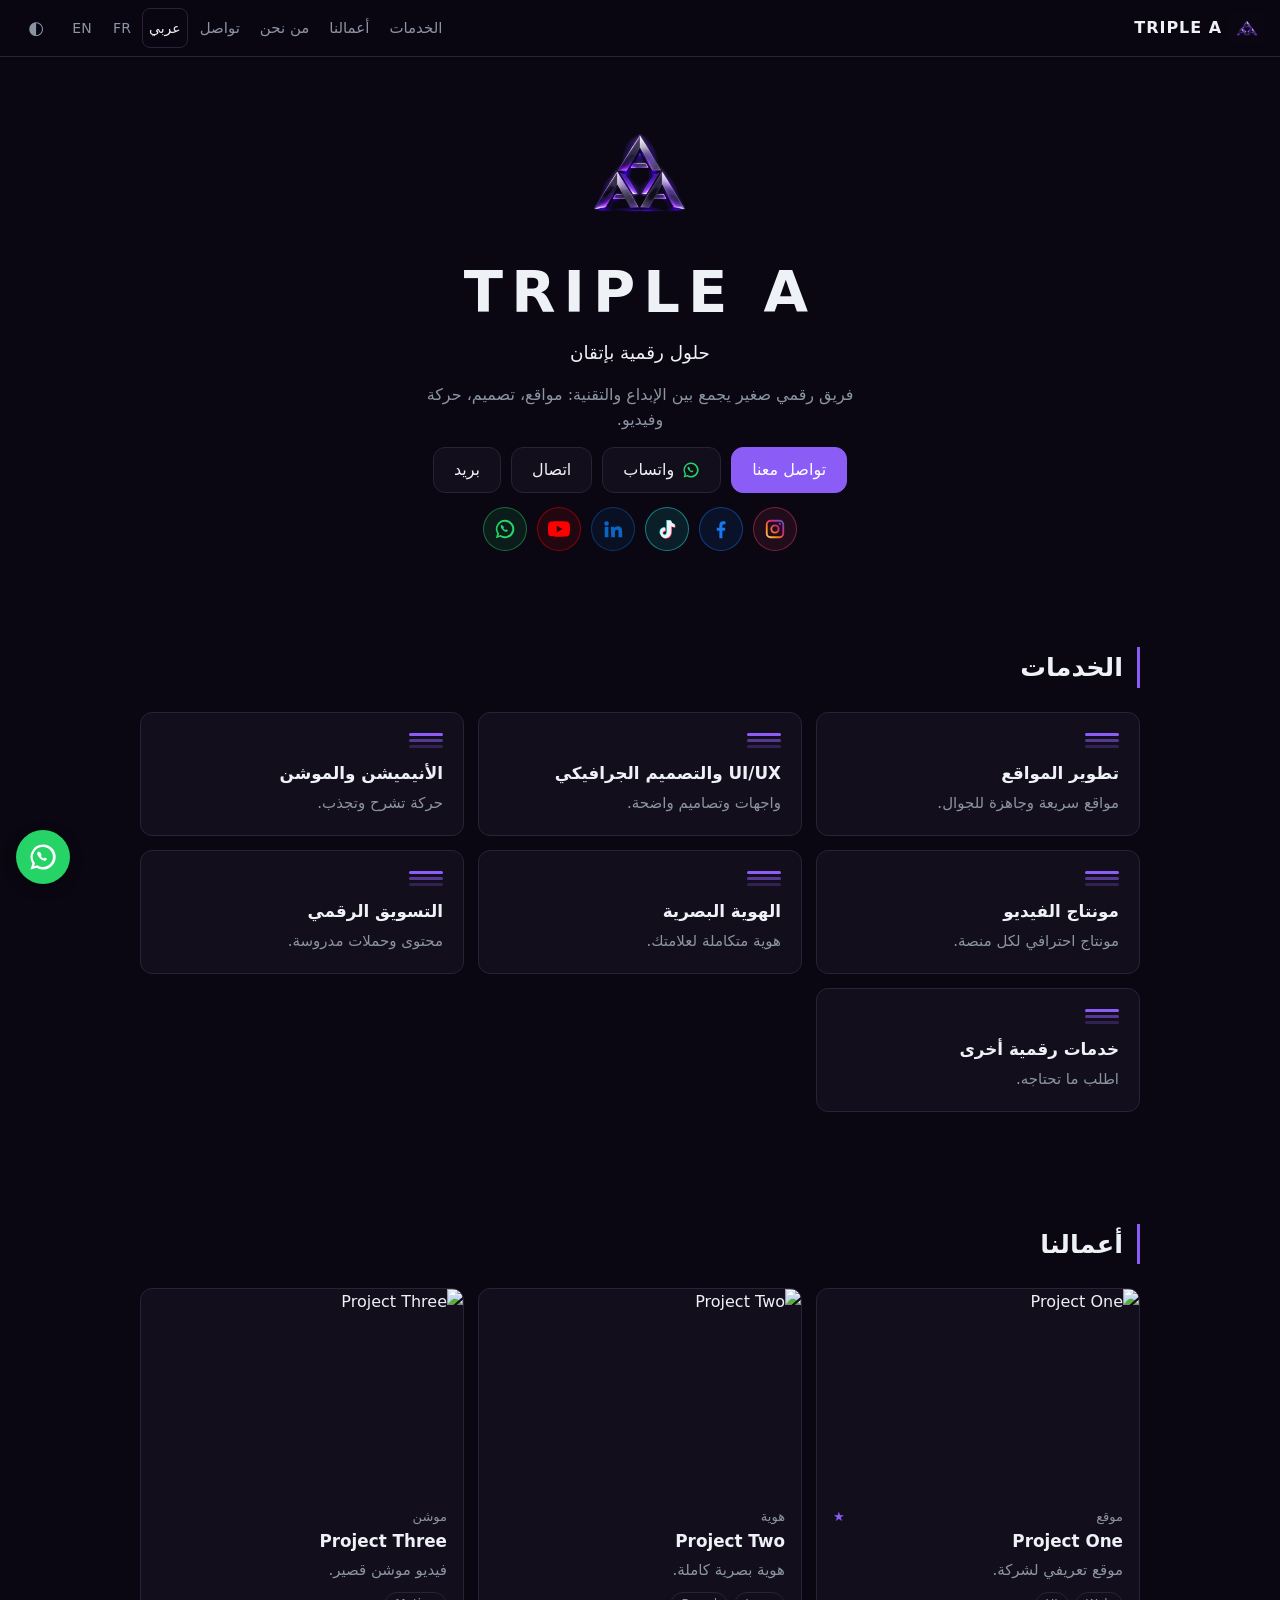
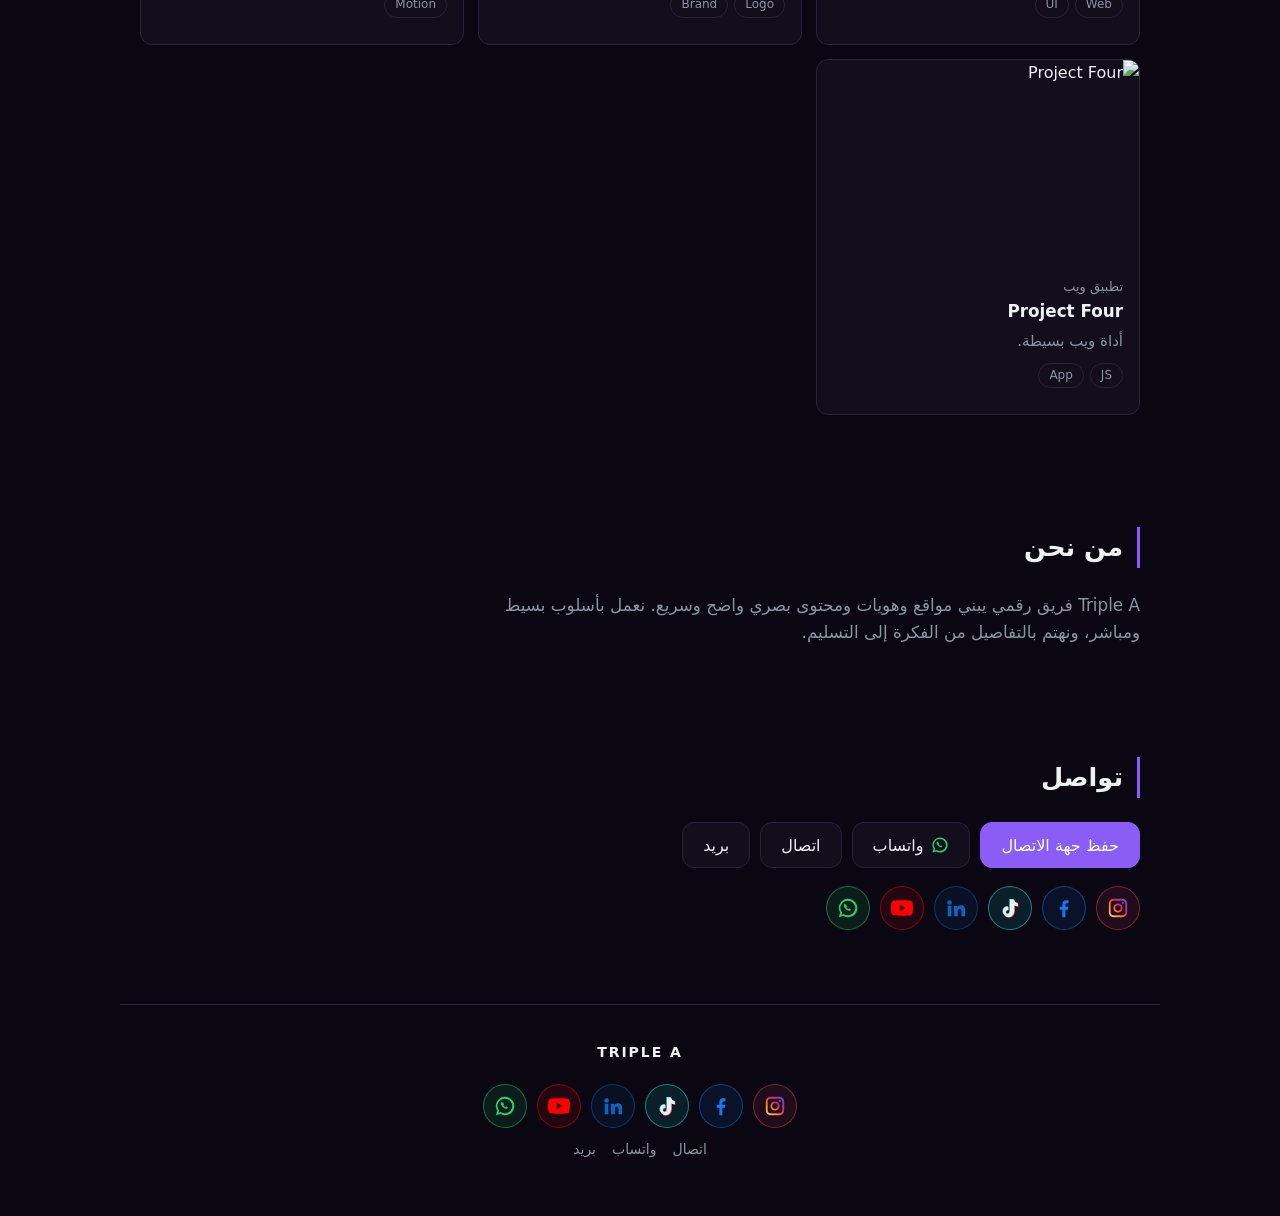
==== index.html @ 04c3bcbc "Add files via upload" ====
<!doctype html>
<html lang="ar" dir="rtl" data-theme="dark">
<head>
<meta charset="utf-8">
<meta name="viewport" content="width=device-width,initial-scale=1">
<title>TRIPLE A — Digital Solutions</title>
<meta name="description" content="Triple A: web, design, animation, video and branding.">
<link rel="icon" href="assets/icons/favicon.png" type="image/png"><link rel="apple-touch-icon" href="assets/icons/apple-touch-icon.png">
<link rel="stylesheet" href="style.css">
</head>
<body>
<svg width="0" height="0" style="position:absolute" aria-hidden="true"><defs><linearGradient id="igg" x1="0" y1="1" x2="1" y2="0"><stop offset="0" stop-color="#feda75"/><stop offset=".35" stop-color="#fa7e1e"/><stop offset=".6" stop-color="#d62976"/><stop offset="1" stop-color="#4f5bd5"/></linearGradient></defs></svg>
<div id="pre" aria-hidden="true"><img src="assets/logo/logo.png" alt="" width="72" height="60"></div>
<header class="bar">
  <a href="#top" class="brand"><img data-logo alt="" width="34" height="28"><span data-brand></span></a>
  <nav id="nav" aria-label="Main"></nav>
  <div class="tools">
    <div id="langs" role="group" aria-label="Language"></div>
    <button id="theme" class="ic" aria-label="Theme">◐</button>
    <button id="menu" class="ic" aria-label="Menu" aria-expanded="false">≡</button>
  </div>
</header>
<main id="top">
  <section class="hero wrap">
    <img data-logo class="logo" alt="Triple A" width="110" height="92">
    <h1 data-brand></h1>
    <p class="tag" id="tagline"></p>
    <p class="desc" id="desc"></p>
    <div class="acts" id="acts"></div>
    <div class="soc" data-socials></div>
  </section>
  <section id="services" class="wrap"><h2 data-t="nav.services"></h2><div class="grid" id="svc"></div></section>
  <section id="portfolio" class="wrap"><h2 data-t="nav.portfolio"></h2><div class="grid p" id="pf"></div></section>
  <section id="about" class="wrap"><h2 data-t="nav.about"></h2><p class="lead" id="about-t"></p></section>
  <section id="contact" class="wrap"><h2 data-t="nav.contact"></h2>
    <div class="acts" id="acts2"></div>
    <div class="soc" data-socials></div>
    <form id="form" hidden><input name="n" required data-ph="ui.name"><textarea name="m" rows="4" required data-ph="ui.message"></textarea><button class="btn pri" data-t="ui.send"></button></form>
  </section>
</main>
<footer class="wrap foot">
  <b data-brand></b><p data-t="ui.footer"></p><div class="soc" data-socials></div>
  <p class="links" id="flinks"></p><p data-t="ui.rights"></p><p data-t="ui.made"></p>
</footer>
<a id="wa" class="fab" aria-label="WhatsApp"></a>
<script src="data.js"></script><script src="script.js"></script>
</body></html>
---- style.css ----
:root{--bg:#0a0712;--s:#120e1c;--t:#eef1f5;--m:#8b94a3;--l:#2a2238;--a:#8b5cf6;--r:12px}
[data-theme=light]{--bg:#f7f8fa;--s:#fff;--t:#0e1116;--m:#5b6472;--l:#e1e5ea;--a:#6d3fe0}
*{box-sizing:border-box;margin:0}
html{scroll-behavior:smooth;scroll-padding-top:56px}
body{background:var(--bg);color:var(--t);font:16px/1.6 "Segoe UI",system-ui,Tahoma,sans-serif;-webkit-text-size-adjust:100%}
a{color:inherit;text-decoration:none}
:focus-visible{outline:2px solid var(--a);outline-offset:2px}
.wrap{max-width:1040px;margin:auto;padding:56px 20px}
.bar{position:sticky;top:0;z-index:20;display:flex;align-items:center;gap:12px;padding:8px 16px;background:color-mix(in srgb,var(--bg) 92%,transparent);border-bottom:1px solid var(--l);backdrop-filter:blur(8px)}
.brand{display:flex;align-items:center;gap:8px;font-weight:700;letter-spacing:.06em;margin-inline-end:auto}
nav{display:flex;gap:20px;color:var(--m);font-size:15px}
nav a:hover{color:var(--t)}
.tools{display:flex;align-items:center;gap:6px}
#langs button,.ic{min-width:40px;min-height:40px;background:none;border:1px solid transparent;color:var(--m);font:inherit;font-size:14px;cursor:pointer;border-radius:8px}
#langs button[aria-pressed=true]{color:var(--t);border-color:var(--l)}
.ic{font-size:18px}#menu{display:none}
.hero{display:flex;flex-direction:column;align-items:center;text-align:center;gap:14px;padding-top:40px;padding-bottom:40px}
.logo{animation:in .7s both,float 7s 1s ease-in-out infinite}
h1{font-size:clamp(2.2rem,9vw,3.6rem);letter-spacing:.14em;line-height:1.1;font-weight:700}
.tag{font-size:1.15rem}.desc{color:var(--m);max-width:46ch}
.hero>*:not(.logo){animation:in .6s both}.hero h1{animation-delay:.08s}.hero .tag{animation-delay:.14s}.hero .desc{animation-delay:.2s}.hero .acts{animation-delay:.26s}
.acts,.soc{display:flex;flex-wrap:wrap;gap:10px;justify-content:center}
.btn{display:inline-flex;gap:8px;align-items:center;justify-content:center;min-height:46px;padding:0 20px;border:1px solid var(--l);border-radius:var(--r);background:var(--s);color:var(--t);font:inherit;cursor:pointer;transition:.2s}
.btn:hover{border-color:var(--a)}
.pri{background:var(--a);border-color:var(--a);color:#fff}
.soc a{width:44px;height:44px;display:grid;place-items:center;border:1px solid color-mix(in srgb,var(--c) 45%,transparent);border-radius:50%;background:color-mix(in srgb,var(--c) 10%,transparent);transition:.2s}
.soc a:hover{background:color-mix(in srgb,var(--c) 22%,transparent);border-color:var(--c);transform:translateY(-2px)}
.soc svg{display:block}
h2{font-size:1.6rem;margin-bottom:24px;padding-inline-start:14px;border-inline-start:3px solid var(--a)}
.grid{display:grid;gap:14px;grid-template-columns:repeat(auto-fill,minmax(250px,1fr))}
.card{background:var(--s);border:1px solid var(--l);border-radius:var(--r);padding:20px;transition:.25s}
a.card:hover,.card:hover{border-color:var(--a);transform:translateY(-3px)}
.card h3{font-size:1.05rem;margin-bottom:4px}.card p{color:var(--m);font-size:15px}
.card i{display:block;width:34px;height:3px;background:var(--a);margin-bottom:14px;border-radius:2px;box-shadow:0 6px 0 -0 color-mix(in srgb,var(--a) 55%,transparent),0 12px 0 0 color-mix(in srgb,var(--a) 25%,transparent);margin-bottom:24px}
.p .card{padding:0;overflow:hidden}.p img{width:100%;aspect-ratio:16/10;object-fit:cover;display:block}
.p .in{padding:16px}.meta{display:flex;justify-content:space-between;gap:8px;font-size:13px;color:var(--m)}
.badge{color:var(--a)}
.tags{display:flex;flex-wrap:wrap;gap:6px;margin:10px 0}.tags span{font-size:12px;padding:2px 10px;border:1px solid var(--l);border-radius:20px;color:var(--m)}
.lnks{display:flex;gap:14px;font-size:14px;color:var(--a)}
.lead{max-width:62ch;color:var(--m);font-size:1.05rem}
#contact .acts,#contact .soc{justify-content:flex-start;margin-bottom:18px}
#form{display:grid;gap:10px;max-width:480px;margin-top:20px}
#form[hidden]{display:none}
input,textarea{padding:12px;border:1px solid var(--l);border-radius:var(--r);background:var(--s);color:var(--t);font:inherit}
.foot{text-align:center;border-top:1px solid var(--l);display:grid;gap:10px;justify-items:center;color:var(--m);font-size:14px;padding-block:36px}
.foot b{color:var(--t);letter-spacing:.14em}.links{display:flex;gap:16px}
.fab{position:fixed;inset-block-end:16px;inset-inline-end:16px;width:54px;height:54px;border-radius:50%;background:#25d366;color:#fff;display:grid;place-items:center;font-weight:700;font-size:14px;box-shadow:0 4px 14px #0005;z-index:15}
#pre{position:fixed;inset:0;background:var(--bg);display:grid;place-items:center;z-index:99;transition:opacity .3s}
#pre img{animation:float 1.2s ease-in-out infinite}#pre.off{opacity:0;pointer-events:none}
.rv{opacity:0;transform:translateY(12px);transition:.5s}.rv.on{opacity:1;transform:none}
.nf{min-height:100vh;display:flex;flex-direction:column;align-items:center;justify-content:center;text-align:center;gap:16px}
@keyframes in{from{opacity:0;transform:translateY(10px)}}
@keyframes float{50%{transform:translateY(-4px)}}
@media(max-width:760px){
 nav{display:none;position:absolute;top:100%;inset-inline:0;flex-direction:column;gap:0;background:var(--bg);border-bottom:1px solid var(--l);padding:6px 16px}
 nav.open{display:flex}nav a{padding:13px 0}
 #menu{display:block}.brand span{display:none}.wrap{padding:40px 16px}
 .hero .acts .btn{flex:1 1 40%}.grid{grid-template-columns:1fr}
}
@media(prefers-reduced-motion:reduce){*{animation:none!important;transition:none!important}.rv{opacity:1;transform:none}}

/* logo is light-on-dark: on the light theme it sits on a dark tile */
[data-theme=light] img[src$="logo.png"]{background:#0a0712;border-radius:14px;padding:6px;box-sizing:content-box}
.logo{height:auto;width:min(150px,40vw)}
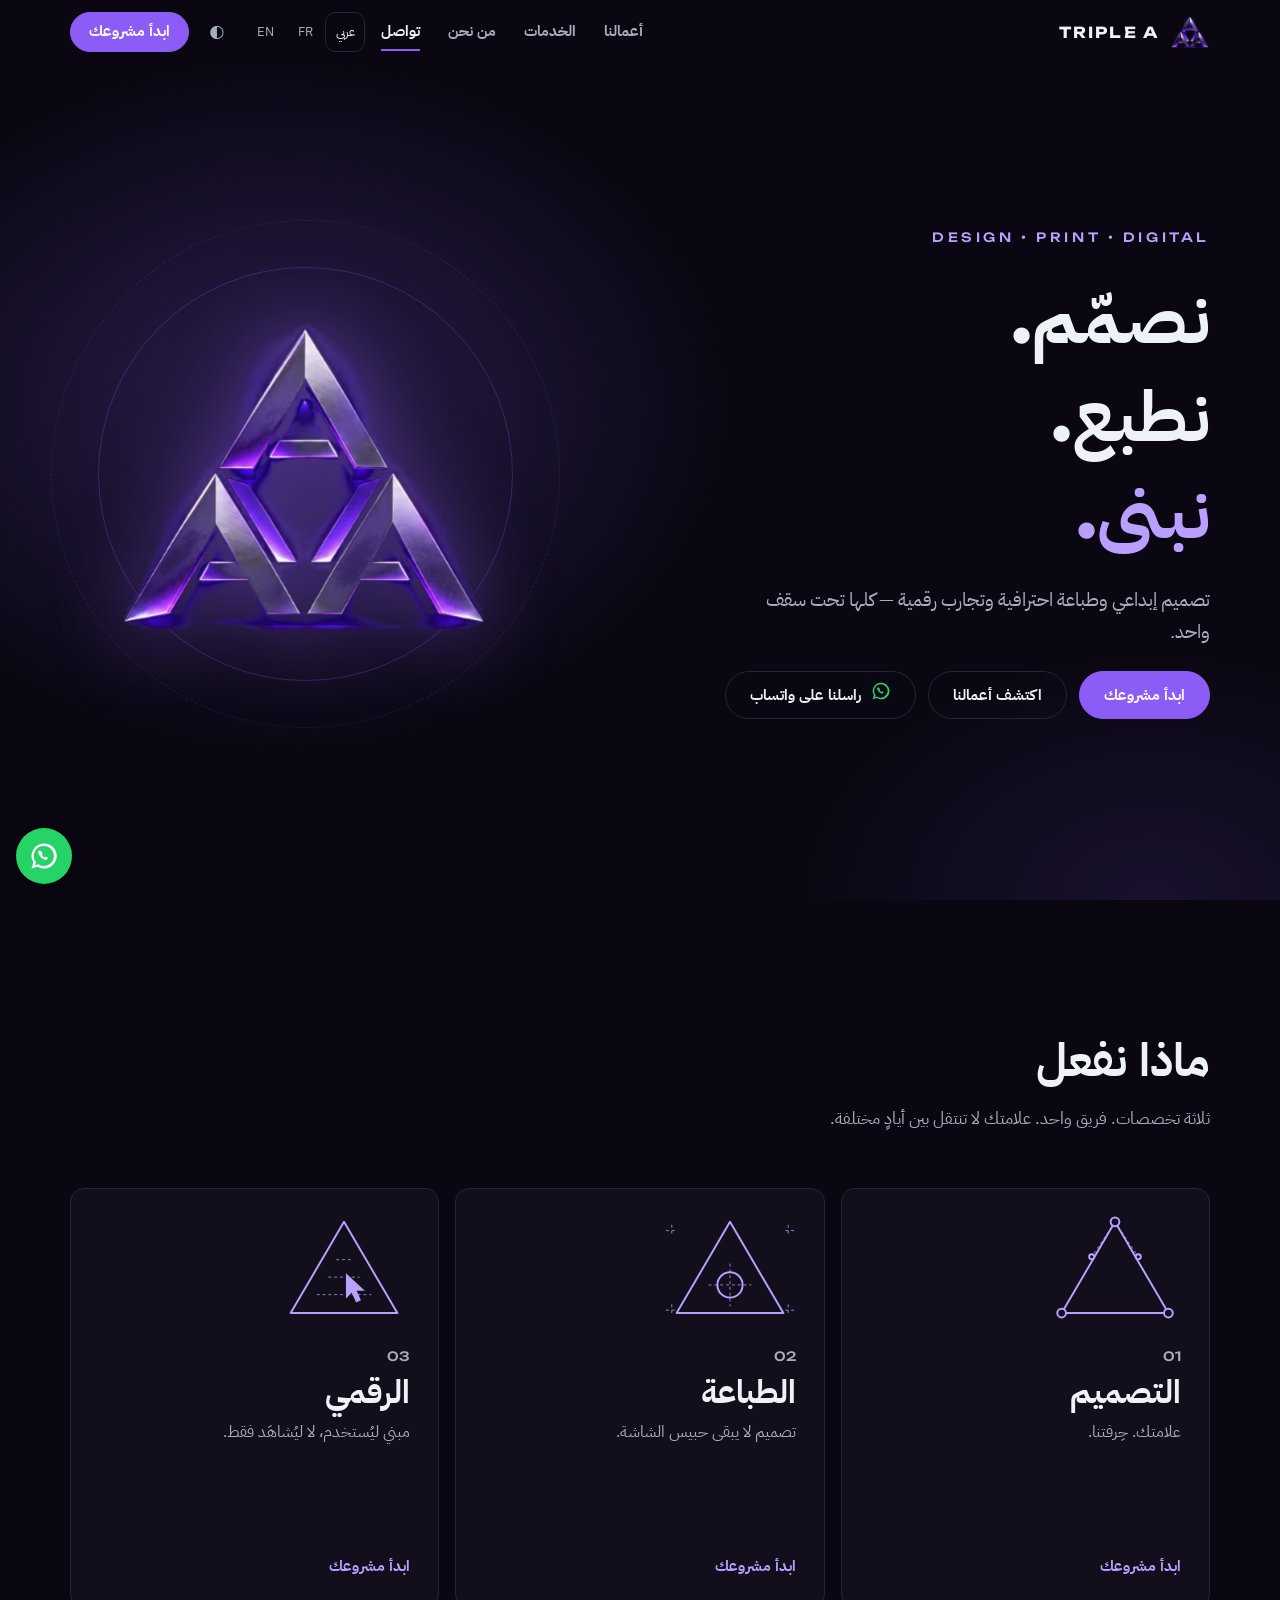
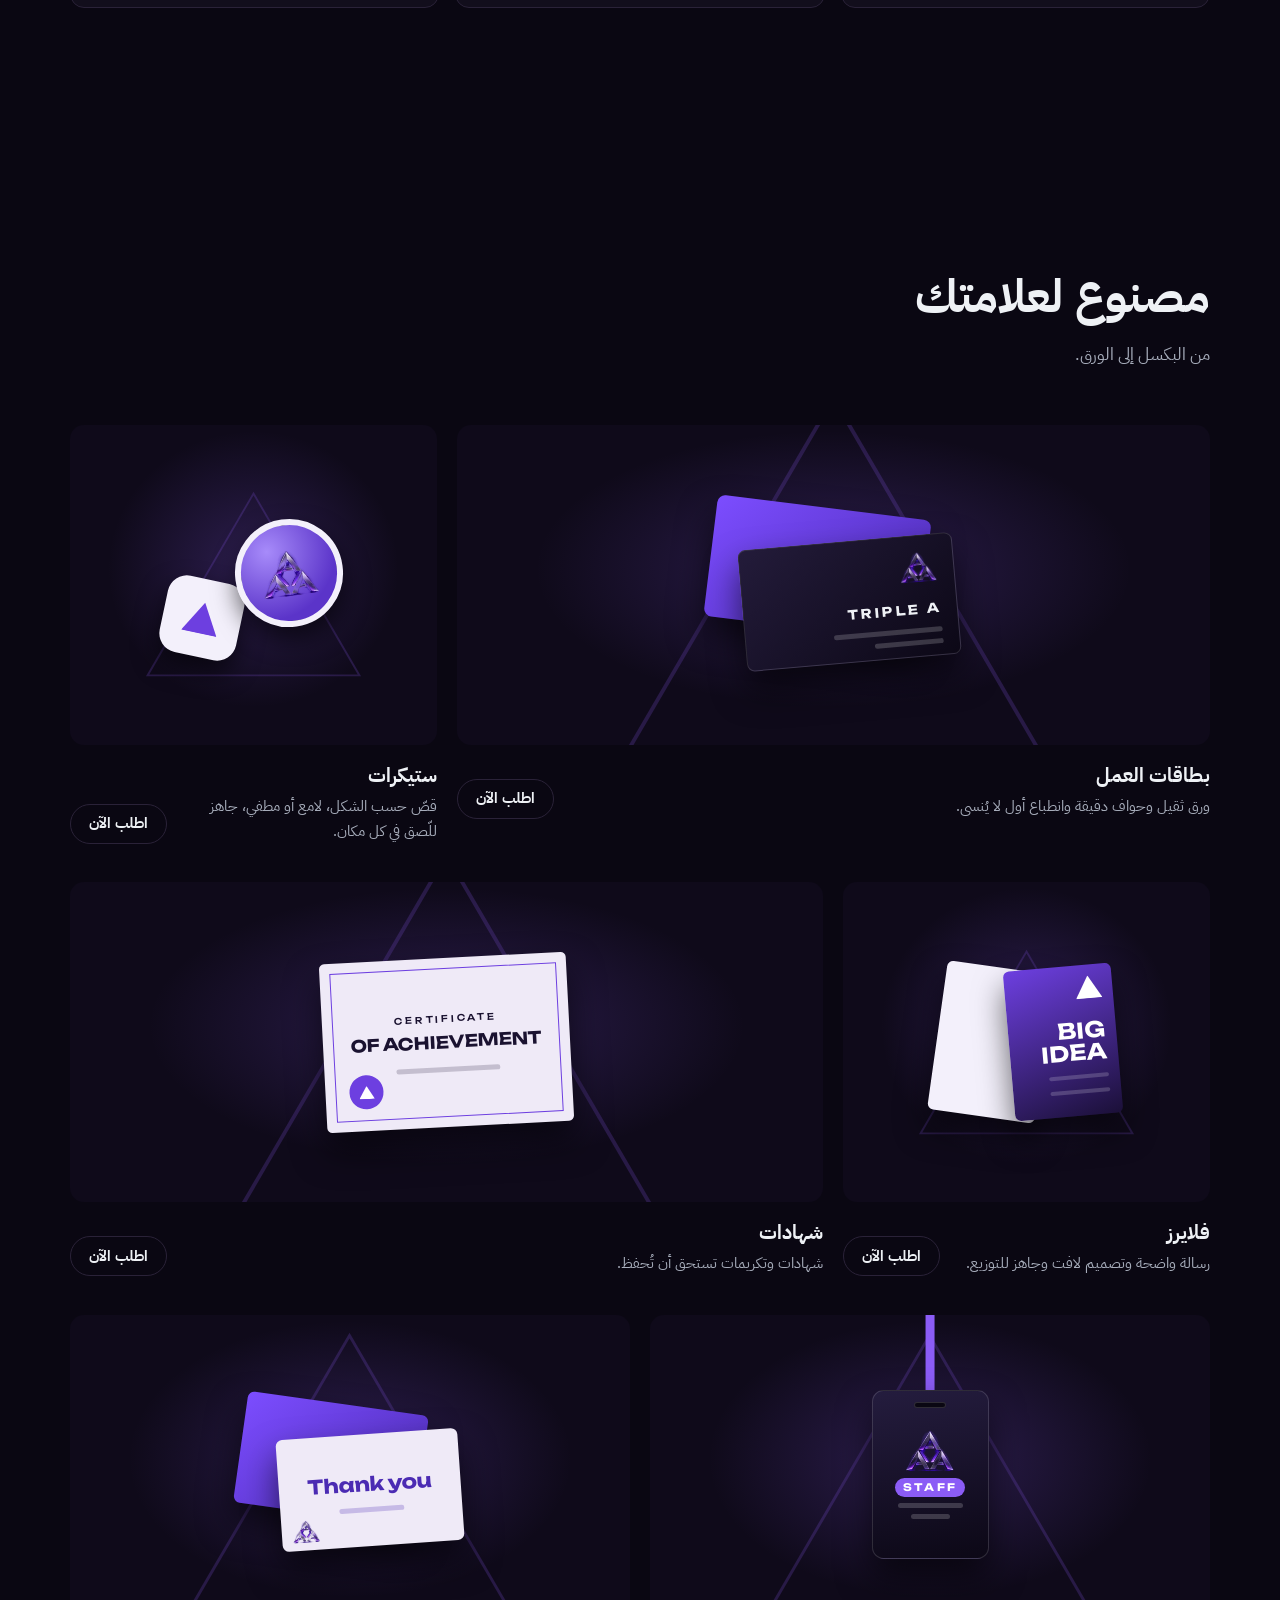
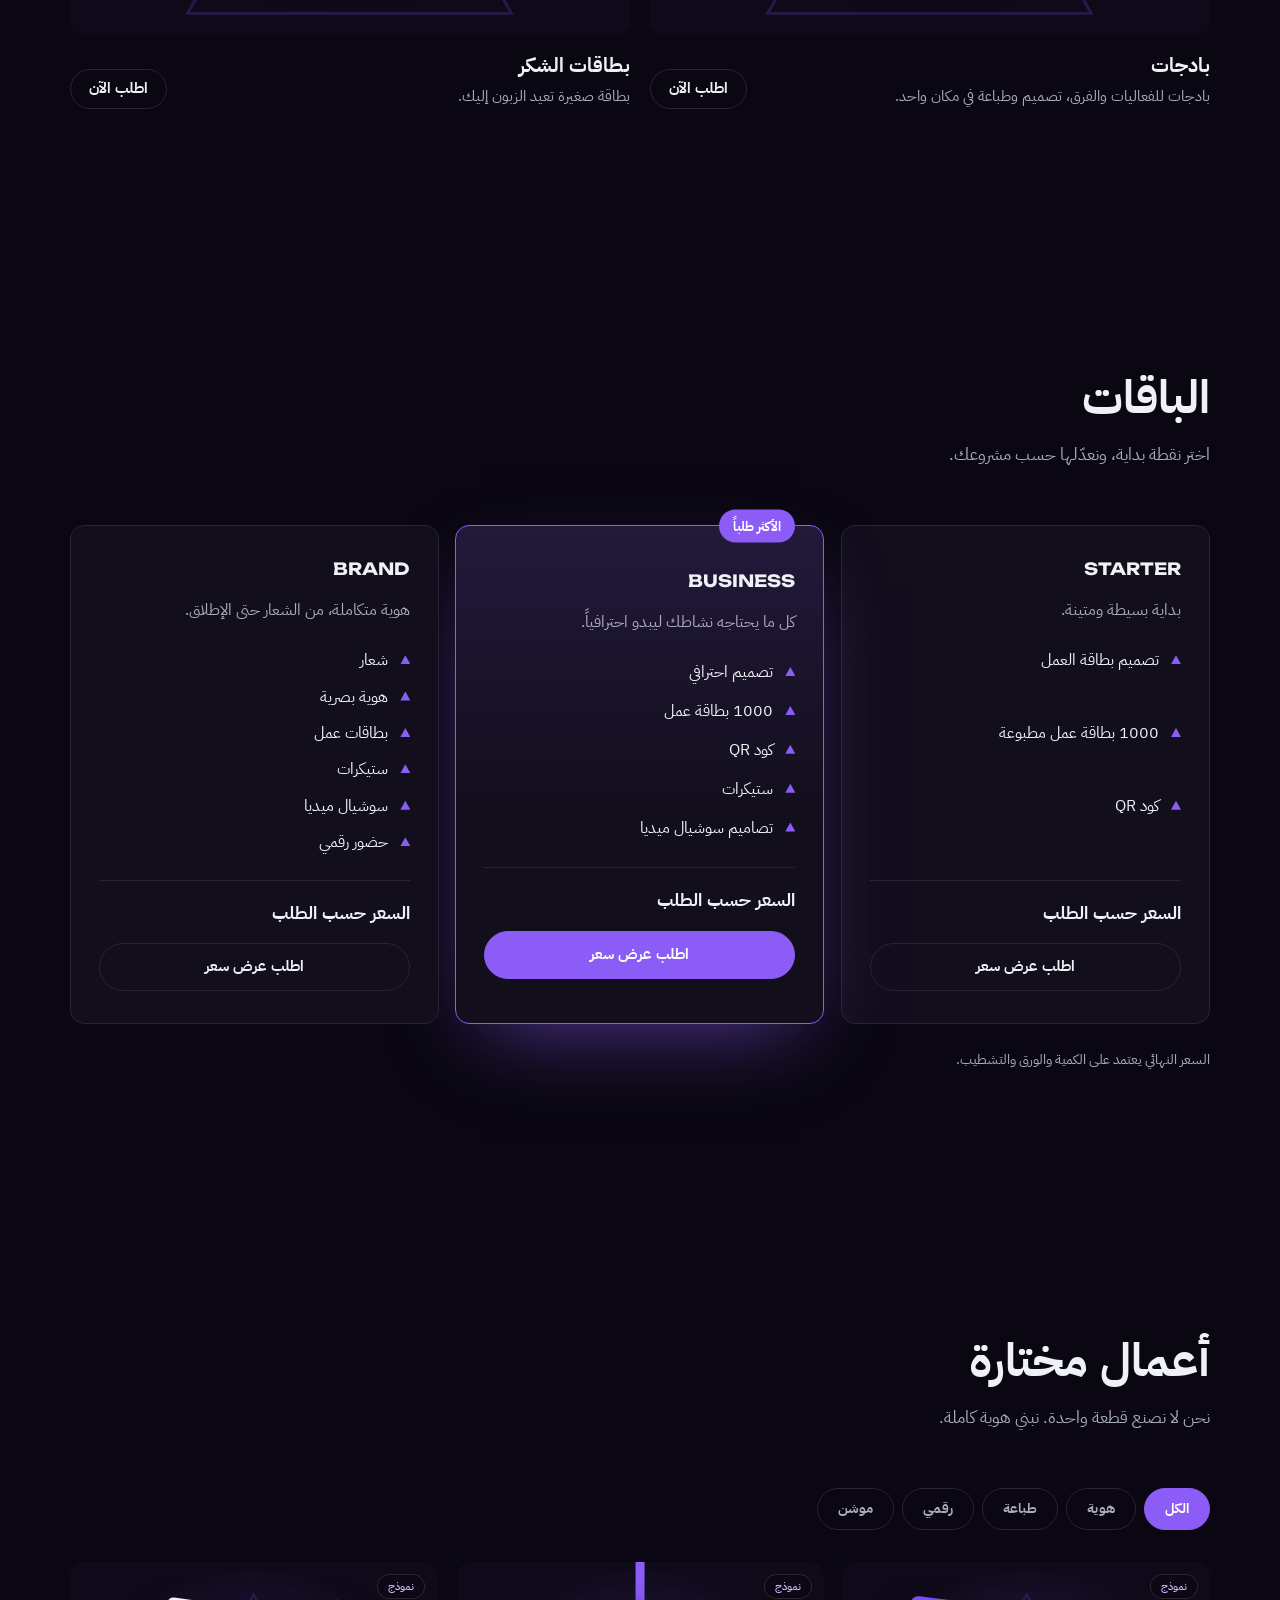
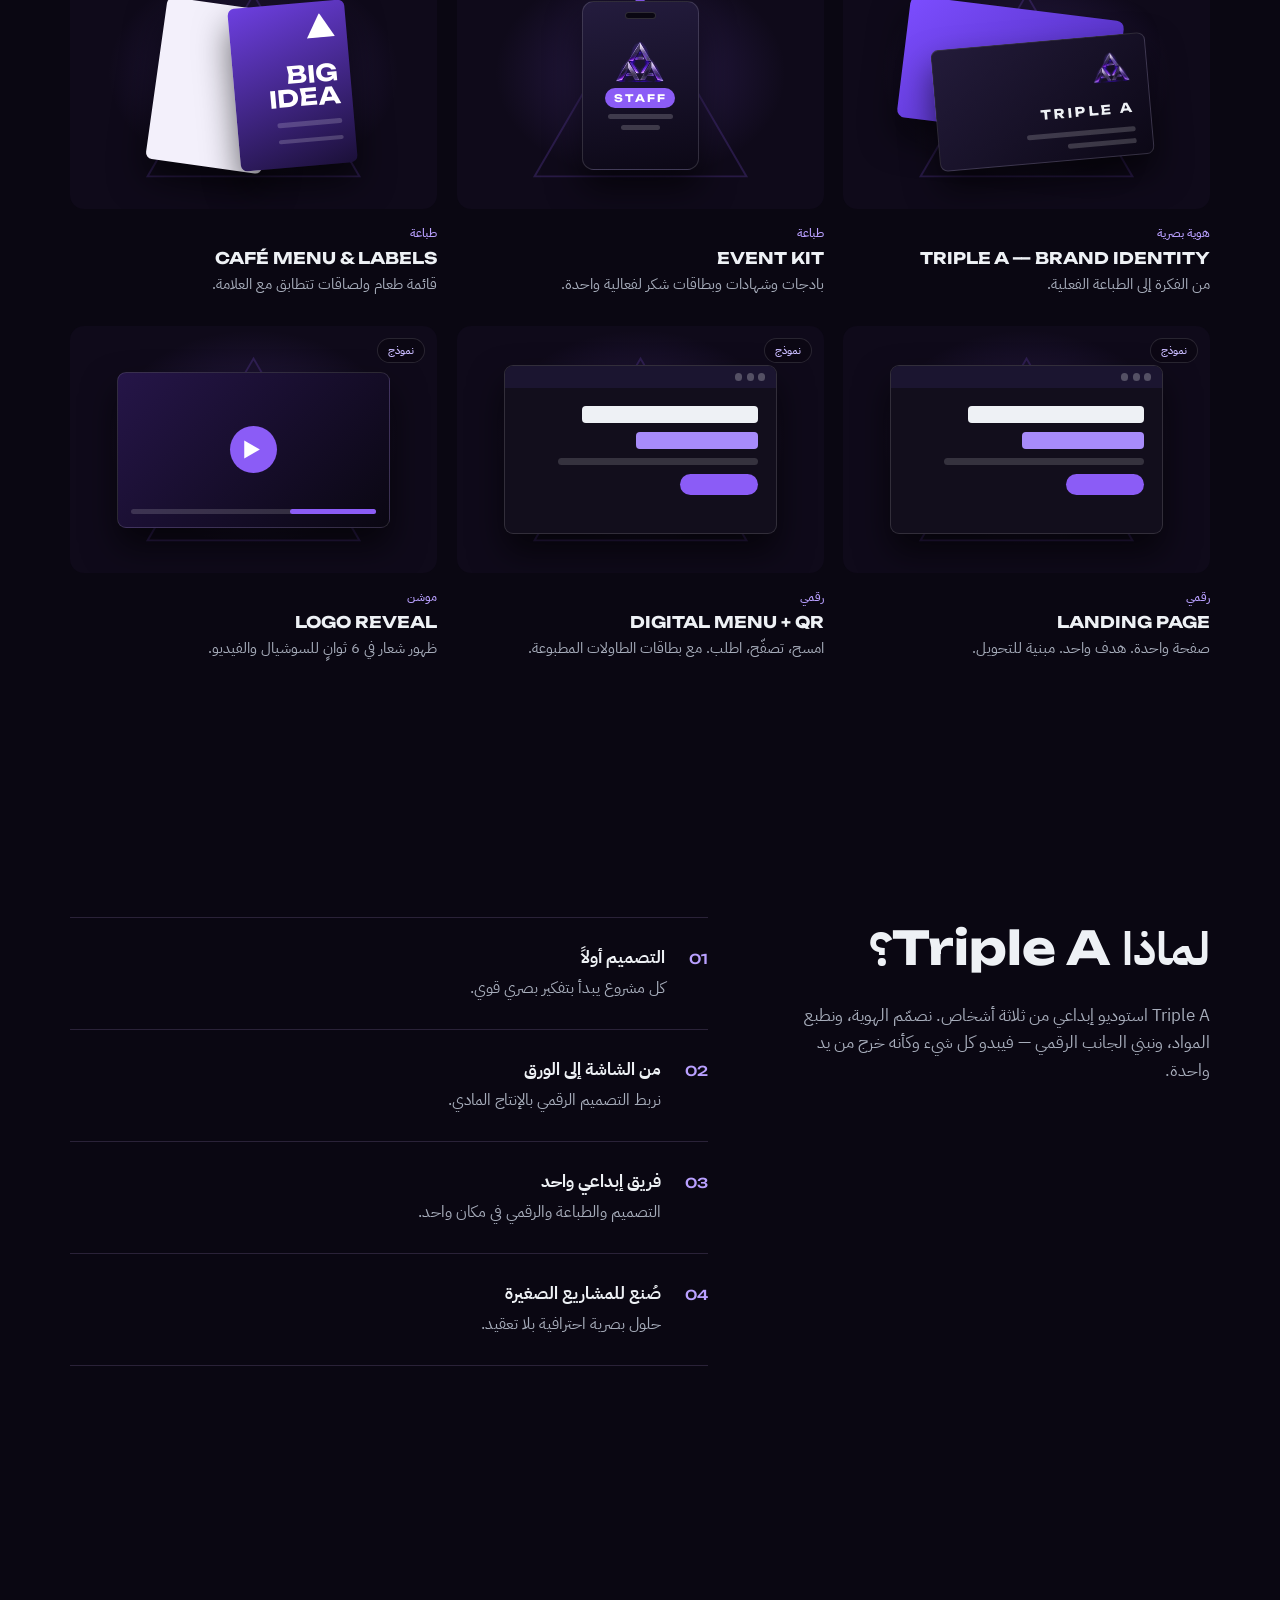
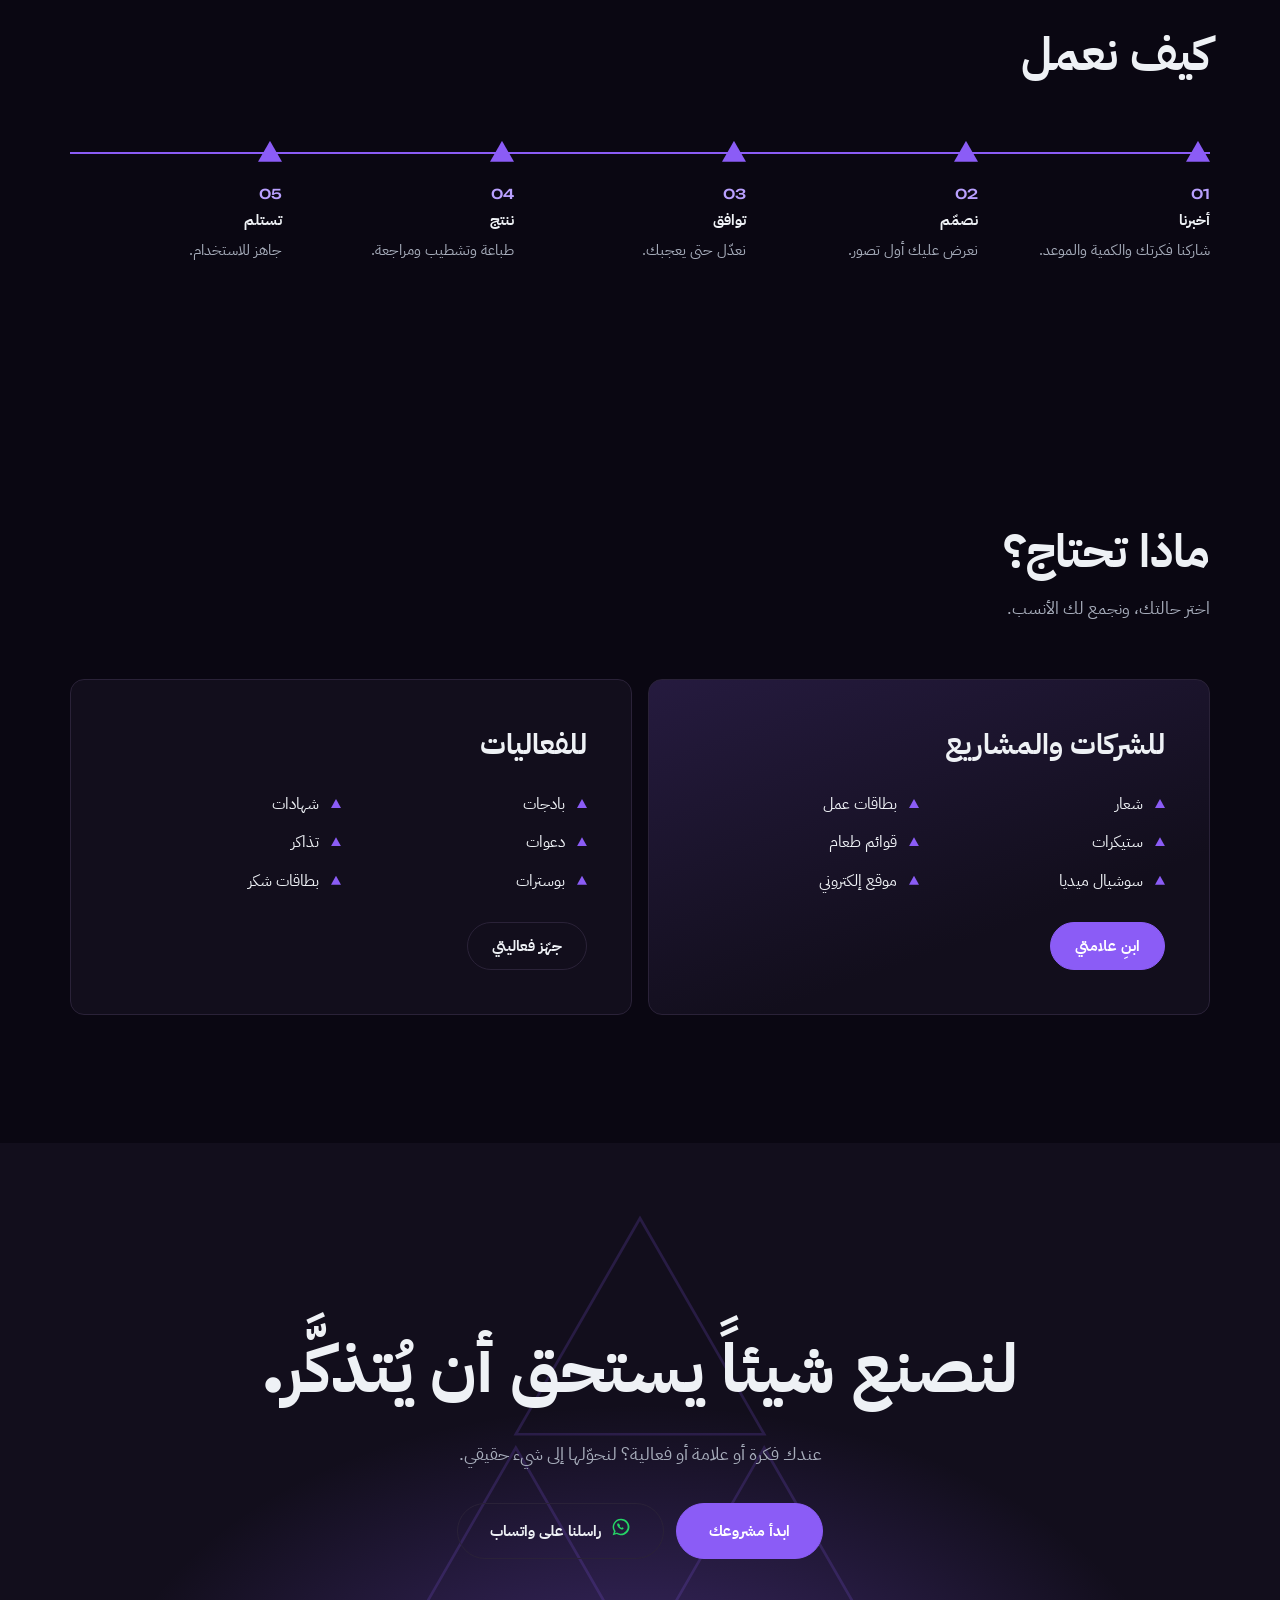
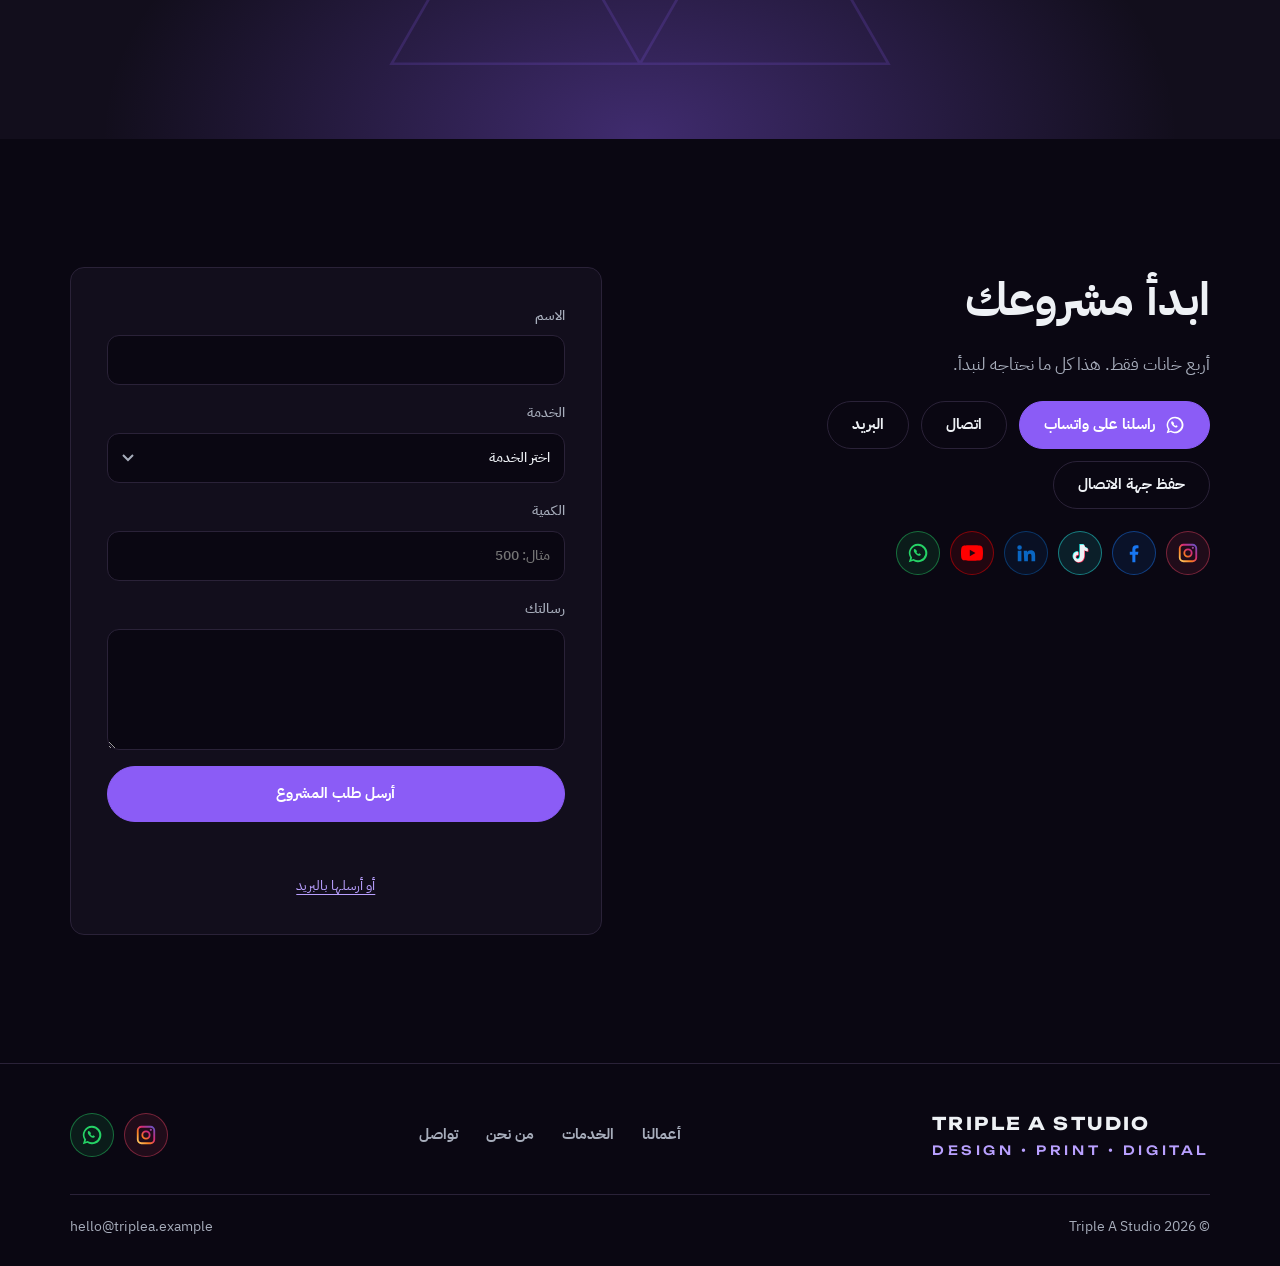
==== commit ed684532: "Add files via upload" ====
--- a/index.html
+++ b/index.html
@@ -2,46 +2,175 @@
 <html lang="ar" dir="rtl" data-theme="dark">
 <head>
 <meta charset="utf-8">
-<meta name="viewport" content="width=device-width,initial-scale=1">
-<title>TRIPLE A — Digital Solutions</title>
-<meta name="description" content="Triple A: web, design, animation, video and branding.">
-<link rel="icon" href="assets/icons/favicon.png" type="image/png"><link rel="apple-touch-icon" href="assets/icons/apple-touch-icon.png">
+<meta name="viewport" content="width=device-width,initial-scale=1,viewport-fit=cover">
+<title>TRIPLE A Studio — Design, Print &amp; Digital</title>
+<meta name="description" content="Triple A Studio is a creative studio for design, printing and digital: logos, branding, business cards, stickers, flyers, certificates, badges, websites and more — under one roof.">
+<meta name="theme-color" content="#0a0712">
+<link rel="canonical" href="https://triple-a-a-a.netlify.app/">
+<meta property="og:type" content="website">
+<meta property="og:site_name" content="TRIPLE A Studio">
+<meta property="og:title" content="TRIPLE A Studio — Design, Print &amp; Digital">
+<meta property="og:description" content="We design. We print. We build. Creative design, professional printing and digital experiences — all under one roof.">
+<meta property="og:url" content="https://triple-a-a-a.netlify.app/">
+<meta property="og:image" content="https://triple-a-a-a.netlify.app/og-image.jpg">
+<meta property="og:image:width" content="1200"><meta property="og:image:height" content="630">
+<meta name="twitter:card" content="summary_large_image">
+<link rel="icon" href="favicon.png" type="image/png">
+<link rel="apple-touch-icon" href="apple-touch-icon.png">
+<link rel="preconnect" href="https://fonts.googleapis.com"><link rel="preconnect" href="https://fonts.gstatic.com" crossorigin>
+<link rel="stylesheet" href="https://fonts.googleapis.com/css2?family=IBM+Plex+Sans+Arabic:wght@400;500;700&family=Unbounded:wght@500;700&display=swap">
+<link rel="preload" as="image" href="logo.webp" type="image/webp">
 <link rel="stylesheet" href="style.css">
+<script type="application/ld+json">{"@context":"https://schema.org","@type":"Organization","name":"TRIPLE A Studio","slogan":"Design • Print • Digital","url":"https://triple-a-a-a.netlify.app/","logo":"https://triple-a-a-a.netlify.app/apple-touch-icon.png"}</script>
 </head>
 <body>
-<svg width="0" height="0" style="position:absolute" aria-hidden="true"><defs><linearGradient id="igg" x1="0" y1="1" x2="1" y2="0"><stop offset="0" stop-color="#feda75"/><stop offset=".35" stop-color="#fa7e1e"/><stop offset=".6" stop-color="#d62976"/><stop offset="1" stop-color="#4f5bd5"/></linearGradient></defs></svg>
-<div id="pre" aria-hidden="true"><img src="assets/logo/logo.png" alt="" width="72" height="60"></div>
-<header class="bar">
-  <a href="#top" class="brand"><img data-logo alt="" width="34" height="28"><span data-brand></span></a>
+<a class="skip" href="#top" data-t="ui.skip">Skip to content</a>
+<svg width="0" height="0" style="position:absolute" aria-hidden="true" focusable="false"><defs><linearGradient id="igg" x1="0" y1="1" x2="1" y2="0"><stop offset="0" stop-color="#feda75"/><stop offset=".35" stop-color="#fa7e1e"/><stop offset=".6" stop-color="#d62976"/><stop offset="1" stop-color="#4f5bd5"/></linearGradient></defs></svg>
+<div id="pre" aria-hidden="true"><img src="logo-sm.webp" alt="" width="96" height="75"></div>
+
+<header class="bar" id="bar">
+  <a href="#home" class="brand" aria-label="TRIPLE A — home"><img data-logo="sm" src="logo-sm.webp" alt="" width="40" height="31"><span>TRIPLE A</span></a>
   <nav id="nav" aria-label="Main"></nav>
   <div class="tools">
     <div id="langs" role="group" aria-label="Language"></div>
-    <button id="theme" class="ic" aria-label="Theme">◐</button>
-    <button id="menu" class="ic" aria-label="Menu" aria-expanded="false">≡</button>
+    <button id="theme" class="ic" type="button" aria-label="Toggle theme">◐</button>
+    <a class="btn pri sm bar-cta" href="#contact" data-t="btn.start" data-prefill>START A PROJECT</a>
+    <button id="menu" class="ic" type="button" aria-label="Menu" aria-controls="nav" aria-expanded="false"><span></span><span></span></button>
   </div>
 </header>
+
 <main id="top">
-  <section class="hero wrap">
-    <img data-logo class="logo" alt="Triple A" width="110" height="92">
-    <h1 data-brand></h1>
-    <p class="tag" id="tagline"></p>
-    <p class="desc" id="desc"></p>
-    <div class="acts" id="acts"></div>
-    <div class="soc" data-socials></div>
+  <!-- HERO -->
+  <section class="hero" id="home" aria-labelledby="h1">
+    <div class="wrap hero-in">
+      <div class="hero-txt">
+        <p class="pos" data-t="hero.pos">DESIGN • PRINT • DIGITAL</p>
+        <h1 id="h1"><span class="ln"><span data-t="hero.l1">WE DESIGN.</span></span><span class="ln"><span data-t="hero.l2">WE PRINT.</span></span><span class="ln"><span data-t="hero.l3">WE BUILD.</span></span></h1>
+        <p class="sub" data-t="hero.sub">Creative design, professional printing and digital experiences — all under one roof.</p>
+        <div class="acts">
+          <a class="btn pri" href="#contact" data-t="btn.start" data-prefill>START A PROJECT</a>
+          <a class="btn" href="#work" data-t="btn.explore">EXPLORE OUR WORK</a>
+          <a class="btn wa-btn" data-wa target="_blank" rel="noopener"><span data-ico="whatsapp"></span><span data-t="btn.wa">WHATSAPP US</span></a>
+        </div>
+      </div>
+      <div class="hero-vis" id="vis">
+        <i class="ring r1"></i><i class="ring r2"></i>
+        <img data-logo="lg" src="logo.webp" alt="Triple A logo: three interlocking letter A shapes forming a triangle" width="490" height="385" fetchpriority="high">
+      </div>
+    </div>
   </section>
-  <section id="services" class="wrap"><h2 data-t="nav.services"></h2><div class="grid" id="svc"></div></section>
-  <section id="portfolio" class="wrap"><h2 data-t="nav.portfolio"></h2><div class="grid p" id="pf"></div></section>
-  <section id="about" class="wrap"><h2 data-t="nav.about"></h2><p class="lead" id="about-t"></p></section>
-  <section id="contact" class="wrap"><h2 data-t="nav.contact"></h2>
-    <div class="acts" id="acts2"></div>
-    <div class="soc" data-socials></div>
-    <form id="form" hidden><input name="n" required data-ph="ui.name"><textarea name="m" rows="4" required data-ph="ui.message"></textarea><button class="btn pri" data-t="ui.send"></button></form>
+
+  <!-- SERVICES -->
+  <section id="services" class="sec" aria-labelledby="svc-h">
+    <div class="wrap">
+      <header class="sh"><h2 id="svc-h" data-t="svc.h">WHAT WE DO</h2><p data-t="svc.sub">Three disciplines. One team. Your brand never changes hands.</p></header>
+      <div class="pillars" id="pillars"></div>
+    </div>
+  </section>
+
+  <!-- PRODUCTS -->
+  <section id="products" class="sec" aria-labelledby="prod-h">
+    <div class="wrap">
+      <header class="sh"><h2 id="prod-h" data-t="prod.h">MADE FOR YOUR BRAND</h2><p data-t="prod.sub">From pixels to print.</p></header>
+      <div class="prods" id="prods"></div>
+    </div>
+  </section>
+
+  <!-- PACKAGES -->
+  <section id="packages" class="sec" aria-labelledby="pkg-h">
+    <div class="wrap">
+      <header class="sh"><h2 id="pkg-h" data-t="pkg.h">PACKAGES</h2><p data-t="pkg.sub">Pick a starting point. We tune it to your project.</p></header>
+      <div class="pkgs" id="pkgs"></div>
+      <p class="note" data-t="pkg.note">Final price depends on quantity, paper and finish.</p>
+    </div>
+  </section>
+
+  <!-- WORK -->
+  <section id="work" class="sec" aria-labelledby="work-h">
+    <div class="wrap">
+      <header class="sh"><h2 id="work-h" data-t="work.h">SELECTED WORK</h2><p data-t="work.sub">We don't make one piece. We build the whole identity.</p></header>
+      <div class="filters" id="filters" role="group" aria-label="Filter work"></div>
+      <div class="works" id="pf"></div>
+    </div>
+  </section>
+
+  <!-- WHY / ABOUT -->
+  <section id="about" class="sec" aria-labelledby="why-h">
+    <div class="wrap why">
+      <div class="why-l"><h2 id="why-h" data-t="why.h">WHY TRIPLE A?</h2><p class="lead" data-t="why.about"></p></div>
+      <ol class="why-list" id="why"></ol>
+    </div>
+  </section>
+
+  <!-- HOW -->
+  <section id="how" class="sec" aria-labelledby="how-h">
+    <div class="wrap">
+      <header class="sh"><h2 id="how-h" data-t="how.h">HOW IT WORKS</h2></header>
+      <ol class="steps" id="steps"></ol>
+    </div>
+  </section>
+
+  <!-- FOR BUSINESSES / EVENTS -->
+  <section id="for" class="sec" aria-labelledby="for-h">
+    <div class="wrap">
+      <header class="sh"><h2 id="for-h" data-t="for.h">WHAT DO YOU NEED?</h2><p data-t="for.sub">Pick your situation. We assemble the right set.</p></header>
+      <div class="aud" id="aud"></div>
+    </div>
+  </section>
+
+  <!-- TESTIMONIALS (hidden until real reviews exist in data.js) -->
+  <section id="proof" class="sec" aria-labelledby="proof-h" hidden>
+    <div class="wrap"><header class="sh"><h2 id="proof-h" data-t="proof.h">OUR WORK SPEAKS FOR ITSELF</h2></header><div class="quotes" id="quotes"></div></div>
+  </section>
+
+  <!-- CTA -->
+  <section class="cta" aria-labelledby="cta-h">
+    <svg class="cta-art" viewBox="0 0 400 346" aria-hidden="true" focusable="false"><g fill="none" stroke="currentColor" stroke-width="2"><path d="M200 8 292 168H108z"/><path d="M108 178 200 338H16z"/><path d="M292 178 384 338H200z"/></g></svg>
+    <div class="wrap">
+      <h2 id="cta-h" data-t="cta.h">LET'S CREATE SOMETHING WORTH REMEMBERING.</h2>
+      <p data-t="cta.sub">Have an idea, a brand or an event? Let's turn it into something real.</p>
+      <div class="acts">
+        <a class="btn pri lg" href="#contact" data-t="btn.start" data-prefill>START A PROJECT</a>
+        <a class="btn lg wa-btn" data-wa target="_blank" rel="noopener"><span data-ico="whatsapp"></span><span data-t="btn.wa">WHATSAPP US</span></a>
+      </div>
+    </div>
+  </section>
+
+  <!-- CONTACT -->
+  <section id="contact" class="sec" aria-labelledby="con-h">
+    <div class="wrap contact">
+      <div class="con-l">
+        <h2 id="con-h" data-t="con.h">START YOUR PROJECT</h2>
+        <p class="lead" data-t="con.sub">Four fields. That's all we need to begin.</p>
+        <div class="acts left" id="con-acts"></div>
+        <div class="soc" data-socials></div>
+      </div>
+      <form id="form" novalidate>
+        <label><span data-t="f.name">Name</span><input name="name" autocomplete="name" required></label>
+        <label><span data-t="f.service">Service</span><select name="service" id="f-service" required></select></label>
+        <label><span data-t="f.qty">Quantity</span><input name="qty" inputmode="numeric" data-ph="f.qtyph"></label>
+        <label><span data-t="f.msg">Message</span><textarea name="msg" rows="4"></textarea></label>
+        <button class="btn pri lg" type="submit" data-t="f.send">SEND PROJECT REQUEST</button>
+        <p class="status" id="f-status" role="status" aria-live="polite"></p>
+        <a class="mail-link" id="f-mail" href="#" data-t="f.mail">Or send by email</a>
+      </form>
+    </div>
   </section>
 </main>
-<footer class="wrap foot">
-  <b data-brand></b><p data-t="ui.footer"></p><div class="soc" data-socials></div>
-  <p class="links" id="flinks"></p><p data-t="ui.rights"></p><p data-t="ui.made"></p>
+
+<footer class="foot">
+  <div class="wrap">
+    <div class="foot-top">
+      <div><b class="fb">TRIPLE A STUDIO</b><p class="pos" data-t="hero.pos">DESIGN • PRINT • DIGITAL</p></div>
+      <nav id="fnav" aria-label="Footer"></nav>
+      <div class="soc" data-socials="instagram,whatsapp"></div>
+    </div>
+    <div class="foot-bot"><span data-t="foot.rights">© 2026 Triple A Studio</span><a id="f-email" href="#"></a></div>
+  </div>
 </footer>
-<a id="wa" class="fab" aria-label="WhatsApp"></a>
+
+<dialog id="modal" aria-labelledby="m-title"><div class="m-in" id="m-body"></div></dialog>
+<a id="wa" class="fab" aria-label="WhatsApp" target="_blank" rel="noopener"></a>
 <script src="data.js"></script><script src="script.js"></script>
-</body></html>
+</body>
+</html>
--- a/style.css
+++ b/style.css
@@ -1,64 +1,386 @@
-:root{--bg:#0a0712;--s:#120e1c;--t:#eef1f5;--m:#8b94a3;--l:#2a2238;--a:#8b5cf6;--r:12px}
-[data-theme=light]{--bg:#f7f8fa;--s:#fff;--t:#0e1116;--m:#5b6472;--l:#e1e5ea;--a:#6d3fe0}
-*{box-sizing:border-box;margin:0}
-html{scroll-behavior:smooth;scroll-padding-top:56px}
-body{background:var(--bg);color:var(--t);font:16px/1.6 "Segoe UI",system-ui,Tahoma,sans-serif;-webkit-text-size-adjust:100%}
+/* TRIPLE A STUDIO — same violet/chrome identity as v1, restructured.
+   Tokens first; every colour below comes from these. */
+:root{
+  --bg:#0a0712;--s:#120e1c;--s2:#1a1428;--t:#eef1f5;--m:#a7adbb;--l:#2a2238;
+  --a:#8b5cf6;--a2:#b9a0ff;--r:14px;--ls:.03em;
+  --hd:"Unbounded","IBM Plex Sans Arabic","Segoe UI",system-ui,sans-serif;
+  --bd:"IBM Plex Sans Arabic","Segoe UI",system-ui,Tahoma,sans-serif;
+  --tri:polygon(50% 0,100% 100%,0 100%);
+  --ease:cubic-bezier(.2,.7,.2,1);
+}
+[data-theme=light]{--bg:#f6f4fb;--s:#fff;--s2:#efeaf8;--t:#0e0b16;--m:#565c6a;--l:#ddd6ea;--a:#6d3fe0;--a2:#5b2fd0}
+html[lang=ar]{--ls:0}
+*,*::before,*::after{box-sizing:border-box}
+*{margin:0}
+html{scroll-behavior:smooth;scroll-padding-top:72px;-webkit-text-size-adjust:100%}
+body{background:var(--bg);color:var(--t);font:400 16px/1.65 var(--bd);overflow-x:hidden}
+body.lock,body.navopen{overflow:hidden}
+img,svg{max-width:100%}
 a{color:inherit;text-decoration:none}
-:focus-visible{outline:2px solid var(--a);outline-offset:2px}
-.wrap{max-width:1040px;margin:auto;padding:56px 20px}
-.bar{position:sticky;top:0;z-index:20;display:flex;align-items:center;gap:12px;padding:8px 16px;background:color-mix(in srgb,var(--bg) 92%,transparent);border-bottom:1px solid var(--l);backdrop-filter:blur(8px)}
-.brand{display:flex;align-items:center;gap:8px;font-weight:700;letter-spacing:.06em;margin-inline-end:auto}
-nav{display:flex;gap:20px;color:var(--m);font-size:15px}
-nav a:hover{color:var(--t)}
-.tools{display:flex;align-items:center;gap:6px}
-#langs button,.ic{min-width:40px;min-height:40px;background:none;border:1px solid transparent;color:var(--m);font:inherit;font-size:14px;cursor:pointer;border-radius:8px}
+button,input,select,textarea{font:inherit;color:inherit}
+ul,ol{list-style:none;padding:0}
+:focus-visible{outline:2px solid var(--a2);outline-offset:3px;border-radius:6px}
+.skip{position:fixed;inset-block-start:-60px;inset-inline-start:12px;z-index:100;background:var(--a);color:#fff;padding:10px 16px;border-radius:8px;transition:inset-block-start .2s}
+.skip:focus{inset-block-start:12px}
+.wrap{width:min(1180px,100%);margin-inline:auto;padding-inline:20px}
+.sec{padding-block:clamp(64px,10vw,128px)}
+
+/* type */
+h1,h2,h3{font-family:var(--hd);font-weight:700;letter-spacing:var(--ls);line-height:1.12}
+h2{font-size:clamp(1.55rem,4.2vw,2.9rem);text-wrap:balance}
+h3{font-size:1.05rem}
+html[lang=ar] h1,html[lang=ar] h2,html[lang=ar] h3{line-height:1.35}
+.sh{display:grid;gap:14px;margin-bottom:clamp(32px,5vw,56px);max-width:62ch}
+.sh p,.lead{color:var(--m);font-size:1.05rem;max-width:56ch}
+.pos{font:500 .8rem var(--hd);letter-spacing:.28em;color:var(--a2);direction:ltr;text-align:start}
+html[lang=ar] .pos{text-align:right}
+.note{color:var(--m);font-size:.9rem;margin-top:24px}
+
+/* the A as a repeated mark: list markers, steps, dividers */
+.tl-list{display:grid;gap:10px}
+.tl-list li{position:relative;padding-inline-start:22px}
+.tl-list li::before{content:"";position:absolute;inset-inline-start:0;top:.5em;width:10px;height:9px;background:var(--a);clip-path:var(--tri)}
+.tl-list.cols{grid-template-columns:repeat(auto-fit,minmax(150px,1fr));gap:12px 20px}
+
+/* buttons */
+.btn{display:inline-flex;align-items:center;justify-content:center;gap:10px;min-height:48px;padding:0 24px;border:1px solid var(--l);border-radius:999px;background:transparent;font-weight:700;font-size:.82rem;letter-spacing:.06em;cursor:pointer;transition:transform .25s var(--ease),border-color .2s,background .2s,box-shadow .3s}
+html[lang=ar] .btn{letter-spacing:0;font-size:.95rem}
+.btn:hover{border-color:var(--a);transform:translateY(-2px)}
+.btn:active{transform:none}
+.btn.pri{background:var(--a);border-color:var(--a);color:#fff}
+.btn.pri:hover{background:color-mix(in srgb,var(--a) 82%,#fff);box-shadow:0 10px 30px -8px color-mix(in srgb,var(--a) 70%,transparent)}
+.btn.sm{min-height:40px;padding:0 18px;font-size:.75rem}
+.btn.lg{min-height:56px;padding:0 32px;font-size:.9rem}
+.wa-btn svg{flex:none}
+.acts{display:flex;flex-wrap:wrap;gap:12px}.acts.left{justify-content:flex-start}
+
+/* navbar: transparent -> glass */
+.bar{position:fixed;inset:0 0 auto 0;z-index:50;display:flex;align-items:center;gap:16px;padding:12px max(20px,calc((100vw - 1180px)/2 + 20px));border-bottom:1px solid transparent;transition:background .3s,border-color .3s,padding .3s,backdrop-filter .3s}
+.bar.scrolled{background:color-mix(in srgb,var(--bg) 78%,transparent);backdrop-filter:blur(14px) saturate(1.2);-webkit-backdrop-filter:blur(14px) saturate(1.2);border-bottom-color:var(--l);padding-block:8px}
+.brand{display:flex;align-items:center;gap:10px;font:700 .95rem var(--hd);letter-spacing:.14em;margin-inline-end:auto}
+.brand span{direction:ltr}
+[data-theme=light] .brand img{background:#0a0712;border-radius:10px;padding:4px;box-sizing:content-box}
+.brand img{height:auto}
+#nav{display:flex;gap:28px;font-size:.78rem;font-weight:700;letter-spacing:.1em;color:var(--m)}
+html[lang=ar] #nav{font-size:.95rem;letter-spacing:0}
+#nav a{position:relative;padding:6px 0;transition:color .2s}
+#nav a::after{content:"";position:absolute;inset-inline:0;bottom:0;height:2px;background:var(--a);transform:scaleX(0);transition:transform .3s var(--ease)}
+#nav a:hover,#nav a[aria-current]{color:var(--t)}
+#nav a:hover::after,#nav a[aria-current]::after{transform:scaleX(1)}
+.tools{display:flex;align-items:center;gap:8px}
+#langs{display:flex}
+#langs button,.ic{min-width:40px;min-height:40px;background:none;border:1px solid transparent;border-radius:10px;color:var(--m);font-size:.8rem;cursor:pointer;transition:color .2s,border-color .2s}
+#langs button:hover,.ic:hover{color:var(--t)}
 #langs button[aria-pressed=true]{color:var(--t);border-color:var(--l)}
-.ic{font-size:18px}#menu{display:none}
-.hero{display:flex;flex-direction:column;align-items:center;text-align:center;gap:14px;padding-top:40px;padding-bottom:40px}
-.logo{animation:in .7s both,float 7s 1s ease-in-out infinite}
-h1{font-size:clamp(2.2rem,9vw,3.6rem);letter-spacing:.14em;line-height:1.1;font-weight:700}
-.tag{font-size:1.15rem}.desc{color:var(--m);max-width:46ch}
-.hero>*:not(.logo){animation:in .6s both}.hero h1{animation-delay:.08s}.hero .tag{animation-delay:.14s}.hero .desc{animation-delay:.2s}.hero .acts{animation-delay:.26s}
-.acts,.soc{display:flex;flex-wrap:wrap;gap:10px;justify-content:center}
-.btn{display:inline-flex;gap:8px;align-items:center;justify-content:center;min-height:46px;padding:0 20px;border:1px solid var(--l);border-radius:var(--r);background:var(--s);color:var(--t);font:inherit;cursor:pointer;transition:.2s}
-.btn:hover{border-color:var(--a)}
-.pri{background:var(--a);border-color:var(--a);color:#fff}
-.soc a{width:44px;height:44px;display:grid;place-items:center;border:1px solid color-mix(in srgb,var(--c) 45%,transparent);border-radius:50%;background:color-mix(in srgb,var(--c) 10%,transparent);transition:.2s}
-.soc a:hover{background:color-mix(in srgb,var(--c) 22%,transparent);border-color:var(--c);transform:translateY(-2px)}
-.soc svg{display:block}
-h2{font-size:1.6rem;margin-bottom:24px;padding-inline-start:14px;border-inline-start:3px solid var(--a)}
-.grid{display:grid;gap:14px;grid-template-columns:repeat(auto-fill,minmax(250px,1fr))}
-.card{background:var(--s);border:1px solid var(--l);border-radius:var(--r);padding:20px;transition:.25s}
-a.card:hover,.card:hover{border-color:var(--a);transform:translateY(-3px)}
-.card h3{font-size:1.05rem;margin-bottom:4px}.card p{color:var(--m);font-size:15px}
-.card i{display:block;width:34px;height:3px;background:var(--a);margin-bottom:14px;border-radius:2px;box-shadow:0 6px 0 -0 color-mix(in srgb,var(--a) 55%,transparent),0 12px 0 0 color-mix(in srgb,var(--a) 25%,transparent);margin-bottom:24px}
-.p .card{padding:0;overflow:hidden}.p img{width:100%;aspect-ratio:16/10;object-fit:cover;display:block}
-.p .in{padding:16px}.meta{display:flex;justify-content:space-between;gap:8px;font-size:13px;color:var(--m)}
-.badge{color:var(--a)}
-.tags{display:flex;flex-wrap:wrap;gap:6px;margin:10px 0}.tags span{font-size:12px;padding:2px 10px;border:1px solid var(--l);border-radius:20px;color:var(--m)}
-.lnks{display:flex;gap:14px;font-size:14px;color:var(--a)}
-.lead{max-width:62ch;color:var(--m);font-size:1.05rem}
-#contact .acts,#contact .soc{justify-content:flex-start;margin-bottom:18px}
-#form{display:grid;gap:10px;max-width:480px;margin-top:20px}
-#form[hidden]{display:none}
-input,textarea{padding:12px;border:1px solid var(--l);border-radius:var(--r);background:var(--s);color:var(--t);font:inherit}
-.foot{text-align:center;border-top:1px solid var(--l);display:grid;gap:10px;justify-items:center;color:var(--m);font-size:14px;padding-block:36px}
-.foot b{color:var(--t);letter-spacing:.14em}.links{display:flex;gap:16px}
-.fab{position:fixed;inset-block-end:16px;inset-inline-end:16px;width:54px;height:54px;border-radius:50%;background:#25d366;color:#fff;display:grid;place-items:center;font-weight:700;font-size:14px;box-shadow:0 4px 14px #0005;z-index:15}
-#pre{position:fixed;inset:0;background:var(--bg);display:grid;place-items:center;z-index:99;transition:opacity .3s}
-#pre img{animation:float 1.2s ease-in-out infinite}#pre.off{opacity:0;pointer-events:none}
-.rv{opacity:0;transform:translateY(12px);transition:.5s}.rv.on{opacity:1;transform:none}
-.nf{min-height:100vh;display:flex;flex-direction:column;align-items:center;justify-content:center;text-align:center;gap:16px}
-@keyframes in{from{opacity:0;transform:translateY(10px)}}
-@keyframes float{50%{transform:translateY(-4px)}}
-@media(max-width:760px){
- nav{display:none;position:absolute;top:100%;inset-inline:0;flex-direction:column;gap:0;background:var(--bg);border-bottom:1px solid var(--l);padding:6px 16px}
- nav.open{display:flex}nav a{padding:13px 0}
- #menu{display:block}.brand span{display:none}.wrap{padding:40px 16px}
- .hero .acts .btn{flex:1 1 40%}.grid{grid-template-columns:1fr}
-}
-@media(prefers-reduced-motion:reduce){*{animation:none!important;transition:none!important}.rv{opacity:1;transform:none}}
-
-/* logo is light-on-dark: on the light theme it sits on a dark tile */
-[data-theme=light] img[src$="logo.png"]{background:#0a0712;border-radius:14px;padding:6px;box-sizing:content-box}
-.logo{height:auto;width:min(150px,40vw)}
+.ic{font-size:1.1rem}
+#menu{display:none;position:relative}
+#menu span{position:absolute;inset-inline:11px;height:2px;background:var(--t);border-radius:2px;transition:transform .3s var(--ease)}
+#menu span:first-child{top:16px}#menu span:last-child{top:23px}
+#menu[aria-expanded=true] span:first-child{transform:translateY(3.5px) rotate(45deg)}
+#menu[aria-expanded=true] span:last-child{transform:translateY(-3.5px) rotate(-45deg)}
+
+/* hero */
+.hero{position:relative;min-height:100svh;display:grid;align-items:center;padding-block:112px 64px;overflow:hidden;isolation:isolate}
+.hero::before{content:"";position:absolute;inset:0;z-index:-1;background:radial-gradient(50% 55% at 78% 45%,color-mix(in srgb,var(--a) 26%,transparent),transparent 70%),radial-gradient(40% 40% at 10% 100%,color-mix(in srgb,var(--a) 12%,transparent),transparent 70%)}
+[dir=rtl] .hero::before{transform:scaleX(-1)}
+.hero-in{display:grid;grid-template-columns:1.15fr .85fr;gap:32px;align-items:center}
+.hero-txt{display:grid;gap:24px;justify-items:start}
+h1{font-size:clamp(2rem,5.6vw,4.4rem);line-height:1.05;letter-spacing:-.01em}
+html[lang=ar] h1{line-height:1.3;letter-spacing:0}
+h1 .ln{display:block;overflow:hidden;padding-block:.04em}
+h1 .ln>span{display:block;transform:translateY(110%);transition:transform .9s var(--ease)}
+body.ready h1 .ln>span{transform:none}
+h1 .ln:nth-child(2)>span{transition-delay:.1s}h1 .ln:nth-child(3)>span{transition-delay:.2s}
+h1 .ln:last-child{color:var(--a2)}
+.hero .sub{font-size:clamp(1rem,1.6vw,1.2rem);color:var(--m);max-width:44ch}
+.hero .pos,.hero .sub,.hero .acts{opacity:0;transform:translateY(12px);transition:opacity .7s .35s,transform .7s .35s var(--ease)}
+.hero .sub{transition-delay:.45s}.hero .acts{transition-delay:.55s}
+body.ready .hero .pos,body.ready .hero .sub,body.ready .hero .acts{opacity:1;transform:none}
+.hero-vis{position:relative;display:grid;place-items:center;aspect-ratio:1;max-width:520px;justify-self:center;width:100%;perspective:900px}
+.hero-vis img{width:84%;height:auto;filter:drop-shadow(0 0 40px color-mix(in srgb,var(--a) 60%,transparent));transform:rotateX(var(--rx,0deg)) rotateY(var(--ry,0deg));transition:transform .25s ease-out;animation:float 7s ease-in-out infinite}
+[data-theme=light] .hero-vis img{filter:drop-shadow(0 20px 40px #0a07124d)}
+.ring{position:absolute;inset:6%;border:1px solid color-mix(in srgb,var(--a) 28%,transparent);border-radius:50%}
+.ring.r2{inset:-4%;border-style:dashed;border-color:color-mix(in srgb,var(--a) 16%,transparent);animation:spin 90s linear infinite}
+
+/* pillars */
+.pillars{display:grid;grid-template-columns:repeat(3,1fr);gap:16px}
+.pillar{position:relative;display:flex;flex-direction:column;gap:6px;min-height:420px;padding:28px;border:1px solid var(--l);border-radius:var(--r);background:var(--s);overflow:hidden;transition:border-color .3s,background .4s,transform .4s var(--ease)}
+.pillar::before{content:"";position:absolute;inset:0;background:radial-gradient(70% 50% at 50% 0,color-mix(in srgb,var(--a) 20%,transparent),transparent 75%);opacity:0;transition:opacity .4s}
+.pillar>*{position:relative}
+.pillar:hover,.pillar:focus-visible,.pillar:focus-within{border-color:var(--a);transform:translateY(-4px)}
+.pillar:hover::before,.pillar:focus-within::before{opacity:1}
+.art{width:132px;height:auto;margin-bottom:18px;fill:none;stroke:var(--a2);stroke-width:2;stroke-linejoin:round;overflow:visible;transition:transform .6s var(--ease)}
+.art circle{fill:var(--s)}
+.art .hd,.art .crop{stroke-width:1;stroke-dasharray:3 3;opacity:.8}
+.art .cur{fill:var(--a2);stroke:none;transition:transform .5s var(--ease)}
+.pillar:hover .art,.pillar:focus-within .art{transform:translateY(-8px) rotate(-5deg) scale(1.06)}
+.pillar:hover .art-digital .cur{transform:translate(8px,-6px)}
+.pillar:hover .art-print circle{fill:var(--a)}
+.pillar .num{font:500 .8rem var(--hd);color:var(--m);direction:ltr;align-self:flex-start}
+.pillar h3{font-size:clamp(1.5rem,2.6vw,2rem)}
+.ptag{color:var(--m);max-width:30ch}
+.reveal{display:grid;grid-template-rows:0fr;transition:grid-template-rows .5s var(--ease)}
+.reveal>ul{overflow:hidden;min-height:0;opacity:0;transition:opacity .4s .1s;padding-top:0}
+.pillar:hover .reveal,.pillar:focus-within .reveal{grid-template-rows:1fr}
+.pillar:hover .reveal>ul,.pillar:focus-within .reveal>ul{opacity:1;padding-top:18px}
+.plink{margin-top:auto;padding-top:20px;font-size:.78rem;font-weight:700;letter-spacing:.1em;color:var(--a2);width:fit-content}
+html[lang=ar] .plink{font-size:.95rem;letter-spacing:0}
+.plink:hover{text-decoration:underline;text-underline-offset:5px}
+@media(hover:none){.reveal{grid-template-rows:1fr;transition:none}.reveal>ul{opacity:1;padding-top:18px;transition:none}}
+
+/* mockup stage */
+.stage{position:relative;display:grid;place-items:center;font-size:clamp(9px,1.05vw,13px);min-height:21em;border-radius:var(--r);overflow:hidden;isolation:isolate;
+  background:radial-gradient(55% 60% at 50% 45%,color-mix(in srgb,var(--a) 24%,transparent),transparent 72%),#0f0a1a;
+  background-image:url("data:image/svg+xml,%3Csvg xmlns='http://www.w3.org/2000/svg' viewBox='0 0 120 104'%3E%3Cpath d='M60 4 116 100H4z' fill='none' stroke='%238b5cf6' stroke-opacity='.2'/%3E%3C/svg%3E"),radial-gradient(55% 60% at 50% 45%,color-mix(in srgb,var(--a) 24%,transparent),transparent 72%);
+  background-repeat:no-repeat;background-position:center;background-size:62% auto,auto;background-color:#0f0a1a}
+.stage .cover{width:100%;height:100%;object-fit:cover;position:absolute;inset:0}
+.chip{position:absolute;inset-block-start:12px;inset-inline-start:12px;font:500 .8em var(--bd);padding:3px 10px;border-radius:99px;background:#0a0712b3;color:#c9bbff;border:1px solid #ffffff1f;font-size:11px}
+.mk{position:relative;transition:transform .7s var(--ease)}
+.prod:hover .mk,.work:hover .mk,.work:focus-visible .mk{transform:translateY(-.5em) scale(1.04)}
+.mk i,.mk u,.mk s,.mk em{display:block;text-decoration:none}
+.c,.p{position:absolute;box-shadow:0 1.4em 2.6em #0009;transition:transform .7s var(--ease)}
+.mk b{font-family:var(--hd)}
+.mk img{height:auto}
+/* business card */
+.pair{width:19em;height:12em}
+.pair .c{width:16.5em;height:9.4em;border-radius:.6em}
+.pair .b{inset-inline-end:0;top:0;background:linear-gradient(135deg,#7c4dff,#4b2bb3);transform:rotate(7deg)}
+.pair .f{inset-inline-start:0;bottom:0;background:linear-gradient(140deg,#231b3a,#0c0816);border:1px solid #ffffff22;padding:1.2em;transform:rotate(-5deg)}
+.pair .f img{width:3em}
+.pair .f b{display:block;margin-top:.8em;font-size:1em;letter-spacing:.2em;color:#eef1f5}
+.mk i{height:.35em;border-radius:1em;background:#ffffff2e;margin-top:.6em;width:60%}.mk i+i{width:38%}
+.prod:hover .pair .f{transform:rotate(-8deg) translate(-.5em,.2em)}.prod:hover .pair .b{transform:rotate(10deg) translate(.5em,-.3em)}
+/* sticker */
+.stk{width:15em;height:12em}
+.s1,.s2{position:absolute;display:grid;place-items:center;box-shadow:0 1em 2em #0009}
+.s1{width:9em;height:9em;border-radius:50%;background:radial-gradient(circle at 30% 25%,#a78bfa,#5b34c9 70%);border:.5em solid #f3f0fb;inset-inline-start:0;top:.5em;transform:rotate(-8deg)}
+.s1 img{width:5em}
+.s2{width:6.5em;height:6.5em;border-radius:1.6em;background:#f3f0fb;inset-inline-end:0;bottom:0;transform:rotate(12deg)}
+.s2::after{content:"";width:3em;height:2.6em;background:#6d3fe0;clip-path:var(--tri)}
+/* flyer */
+.fl{width:15em;height:12.5em}
+.fl .p{width:9em;height:12.5em;border-radius:.5em;padding:.9em;top:0}
+.fl .b{inset-inline-end:0;background:#f3f0fb;transform:rotate(8deg)}
+.fl .f{inset-inline-start:0;background:linear-gradient(160deg,#6d3fe0,#1b1038);transform:rotate(-5deg);color:#fff}
+.fl u{width:2.2em;height:1.9em;background:#fff;clip-path:var(--tri)}
+.fl .f b{display:block;font-size:1.8em;line-height:1;margin-top:1em;letter-spacing:0}
+.fl .f i{margin-top:.9em;width:70%}
+/* certificate */
+.cert{width:19em;height:13em;background:#efeaf7;border-radius:.4em;padding:.8em;box-shadow:0 1.4em 2.6em #0009;transform:rotate(-3deg)}
+.cert .in{position:relative;height:100%;border:.15em solid #6d3fe0;display:grid;place-content:center;justify-items:center;text-align:center;color:#1a1230;gap:.3em}
+.cert small{font:500 .7em var(--hd);letter-spacing:.3em}.cert b{font-size:1.3em}
+.cert i{background:#1a123033;width:8em;margin-top:.6em}
+.seal{position:absolute;inset-inline-end:1em;bottom:.8em;width:2.6em;height:2.6em;border-radius:50%;background:#6d3fe0;display:grid;place-items:center}
+.seal::after{content:"";width:1.2em;height:1em;background:#fff;clip-path:var(--tri)}
+/* badge */
+.bdg{width:9em;height:13em}
+.lan{position:absolute;top:-6em;inset-inline-start:50%;width:.7em;height:7em;background:#8b5cf6;transform:translateX(-50%)}
+[dir=rtl] .lan{transform:translateX(50%)}
+.bdg .bd{position:absolute;inset:0;border-radius:.9em;background:linear-gradient(170deg,#241c3e,#0c0816);border:1px solid #ffffff24;display:grid;justify-items:center;align-content:center;gap:.5em;box-shadow:0 1.4em 2.6em #0009}
+.bdg .bd::before{content:"";position:absolute;top:.8em;width:2.4em;height:.5em;border-radius:1em;background:#0a0712;border:1px solid #ffffff26}
+.bdg img{width:4em}
+.bdg em{font:700 .8em var(--hd);letter-spacing:.2em;background:#8b5cf6;padding:.3em .8em;border-radius:99px;color:#fff;font-style:normal}
+.bdg i{width:5em;margin:0}.bdg i+i{width:3em}
+/* thank you */
+.thx{width:17em;height:11em}
+.thx .c{width:14em;height:8.6em;border-radius:.5em}
+.thx .b{inset-inline-end:0;top:0;background:linear-gradient(135deg,#7c4dff,#4b2bb3);transform:rotate(8deg)}
+.thx .f{inset-inline-start:0;bottom:0;background:#efeaf7;color:#4b2bb3;transform:rotate(-4deg);display:grid;place-content:center;justify-items:center;gap:.5em}
+.thx .f b{font-size:1.5em}.thx .f i{background:#4b2bb340;margin:0;width:5em}.thx .f img{width:2.2em;position:absolute;inset-inline-end:.8em;bottom:.6em}
+/* social, logo, web, motion */
+.sq{width:10em;height:10em;border-radius:1em;background:linear-gradient(145deg,#8b5cf6,#2a1363);display:grid;place-content:center;justify-items:center;box-shadow:0 1.4em 2.6em #0009}
+.sq img{width:5em}.sq i{background:#ffffff40;width:5em}.sq i+i{width:3em}
+.lgk{width:12em;height:12em;display:grid;place-items:center}.lgk img{width:100%;filter:drop-shadow(0 0 1.5em #8b5cf680)}
+.web{width:21em;height:13em;border-radius:.7em;background:#120e1c;border:1px solid #ffffff22;overflow:hidden;box-shadow:0 1.4em 2.6em #0009}
+.web .tb{display:flex;gap:.35em;align-items:center;height:1.7em;padding:0 .8em;background:#1b1530}
+.web .tb i{width:.55em;height:.55em;border-radius:50%;margin:0;background:#ffffff40}
+.web .bd{display:grid;gap:.7em;padding:1.4em;justify-items:start}
+.web u{height:1.3em;width:75%;background:#eef1f5;border-radius:.3em}.web u+u{width:52%;background:#a78bfa}
+.web s{height:.5em;width:85%;background:#ffffff26;border-radius:1em}
+.web em{height:1.6em;width:6em;background:#8b5cf6;border-radius:99px}
+.mot{width:21em;height:12em;border-radius:.7em;background:linear-gradient(135deg,#251548,#0a0712);border:1px solid #ffffff22;display:grid;place-items:center;overflow:hidden;box-shadow:0 1.4em 2.6em #0009}
+.play{width:3.6em;height:3.6em;border-radius:50%;background:#8b5cf6;display:grid;place-items:center}
+.play::after{content:"";width:1.2em;height:1.4em;background:#fff;clip-path:polygon(0 0,100% 50%,0 100%);margin-inline-start:.2em}
+[dir=rtl] .play::after{transform:none}
+.tl{position:absolute;bottom:1em;inset-inline:1em;height:.35em;border-radius:1em;background:#ffffff26}
+.tl::after{content:"";position:absolute;inset-block:0;inset-inline-start:0;width:35%;border-radius:1em;background:#8b5cf6;transition:width 1.6s var(--ease)}
+.work:hover .tl::after{width:82%}
+
+/* products: asymmetric 6-col grid, no card boxes — mockup + text */
+.prods{display:grid;grid-template-columns:repeat(6,1fr);gap:clamp(20px,3vw,40px) 20px}
+.prod{display:grid;gap:16px;align-content:start}
+.sp4{grid-column:span 4}.sp2{grid-column:span 2}.sp3{grid-column:span 3}
+.prod .stage{min-height:clamp(250px,25vw,340px)}
+
+.prod:has(.stk) .stage,.prod:has(.fl) .stage{font-size:clamp(8px,.95vw,12px)}
+.pbody{display:flex;align-items:flex-end;justify-content:space-between;gap:16px}
+.pbody h3{font-size:1.25rem;margin-bottom:6px}
+.pbody p{color:var(--m);max-width:38ch;font-size:.95rem}.pbody .from{margin-top:6px;color:var(--t)}
+.pbody .btn{flex:none}
+
+/* packages */
+.pkgs{display:grid;grid-template-columns:repeat(3,1fr);gap:16px;align-items:stretch}
+.pkg{position:relative;display:flex;flex-direction:column;gap:16px;padding:32px 28px;border:1px solid var(--l);border-radius:var(--r);background:var(--s)}
+.pkg .pd{color:var(--m)}
+.pkg .tl-list{margin-block:8px;flex:1}
+.price{border-top:1px solid var(--l);padding-top:18px}
+.price small{color:var(--m)}.price b{font:700 1.15rem var(--hd)}
+.pkg .btn{width:100%}
+.pkg.pop{border-color:var(--a);background:linear-gradient(180deg,color-mix(in srgb,var(--a) 14%,var(--s)),var(--s) 60%);box-shadow:0 30px 80px -30px color-mix(in srgb,var(--a) 60%,transparent);padding-block:44px}
+.badge{position:absolute;inset-block-start:0;inset-inline-start:28px;transform:translateY(-50%);background:var(--a);color:#fff;font:700 .7rem var(--hd);letter-spacing:.12em;padding:7px 14px;border-radius:99px}
+html[lang=ar] .badge{letter-spacing:0;font-size:.8rem}
+
+/* work */
+.filters{display:flex;flex-wrap:wrap;gap:8px;margin-bottom:32px}
+.filters button{min-height:42px;padding:0 20px;border-radius:99px;border:1px solid var(--l);background:none;color:var(--m);font-size:.75rem;font-weight:700;letter-spacing:.1em;cursor:pointer;transition:all .2s}
+html[lang=ar] .filters button{letter-spacing:0;font-size:.9rem}
+.filters button:hover{color:var(--t);border-color:var(--a)}
+.filters button[aria-pressed=true]{background:var(--a);border-color:var(--a);color:#fff}
+.works{display:grid;grid-template-columns:repeat(3,1fr);gap:28px 20px}
+.work{display:grid;gap:14px;text-align:start;background:none;border:0;padding:0;cursor:pointer;align-content:start}
+.work .stage{min-height:19em;transition:box-shadow .3s}
+.work:hover .stage,.work:focus-visible .stage{box-shadow:0 0 0 1px var(--a),0 20px 50px -20px color-mix(in srgb,var(--a) 60%,transparent)}
+.wmeta{display:grid;gap:4px}.cat{font-size:.78rem;color:var(--a2);font-weight:500}
+.wmeta strong{font:700 1rem var(--hd);letter-spacing:.02em;line-height:1.3}
+html[lang=ar] .wmeta strong{letter-spacing:0}
+.wd{color:var(--m);font-size:.95rem}
+.pop{animation:pop .5s var(--ease) both;animation-delay:var(--d,0ms)}
+
+/* modal */
+dialog{border:0;padding:0;background:transparent;color:var(--t);width:min(980px,calc(100% - 24px));max-height:calc(100svh - 24px);margin:auto;overflow:visible}
+dialog::backdrop{background:#05030bcc;backdrop-filter:blur(6px)}
+dialog[open]{animation:pop .35s var(--ease)}
+.m-in{position:relative;background:var(--s);border:1px solid var(--l);border-radius:20px;padding:clamp(22px,4vw,44px);display:grid;gap:18px;max-height:calc(100svh - 24px);overflow:auto}
+.m-in h3{font-size:clamp(1.3rem,3vw,2rem)}.m-in h4{font:700 .85rem var(--hd);letter-spacing:.1em;margin-top:6px}
+.mlead{color:var(--m);font-size:1.1rem}
+.x{position:absolute;inset-block-start:14px;inset-inline-end:14px;width:44px;height:44px;border-radius:50%;border:1px solid var(--l);background:var(--s2);cursor:pointer}
+.x span{position:absolute;inset-inline:13px;top:21px;height:2px;background:var(--t);border-radius:2px}
+.x span:first-child{transform:rotate(45deg)}.x span:last-child{transform:rotate(-45deg)}
+.kit{display:grid;gap:12px;grid-template-columns:repeat(3,1fr)}
+.kit .stage{min-height:17em;font-size:9px}
+.kit.k1,.kit.k2{grid-template-columns:repeat(2,1fr)}.kit.k1{grid-template-columns:1fr}
+.kit.k5 .stage:first-child{grid-column:span 1}
+.kit .mk{transform:none!important}
+
+/* why / about */
+.why{display:grid;grid-template-columns:.8fr 1.2fr;gap:clamp(32px,6vw,96px);align-items:start}
+.why-l{display:grid;gap:22px;position:sticky;top:110px}
+.why-list li{display:grid;grid-template-columns:auto 1fr;gap:24px;padding-block:28px;border-top:1px solid var(--l)}
+.why-list li:last-child{border-bottom:1px solid var(--l)}
+.num{font:500 .85rem var(--hd);color:var(--a2);direction:ltr;padding-top:4px}
+.why-list h3{margin-bottom:6px}.why-list p{color:var(--m)}
+
+/* how it works: horizontal timeline that draws itself */
+.steps{position:relative;display:grid;grid-template-columns:repeat(5,1fr);gap:20px}
+.steps::before,.steps::after{content:"";position:absolute;top:11px;inset-inline:0;height:2px;background:var(--l)}
+.steps::after{background:var(--a);transform:scaleX(0);transform-origin:var(--o,left);transition:transform 1.6s .2s var(--ease)}
+[dir=rtl] .steps{--o:right}
+.steps.on::after{transform:scaleX(1)}
+.steps li{position:relative;display:grid;gap:8px;padding-top:40px;align-content:start}
+.node{position:absolute;top:0;inset-inline-start:0;width:24px;height:21px;background:var(--a);clip-path:var(--tri);transform:scale(0);transition:transform .45s calc(.3s + var(--i)*.28s) var(--ease)}
+.steps.on .node{transform:none}
+.steps h3{font-size:.95rem}.steps p{color:var(--m);font-size:.92rem}
+
+/* for businesses / events */
+.aud{display:grid;grid-template-columns:1fr 1fr;gap:16px}
+.panel{display:flex;flex-direction:column;gap:28px;align-items:flex-start;padding:clamp(24px,4vw,44px);border:1px solid var(--l);border-radius:var(--r);background:var(--s);transition:border-color .3s}
+.panel:hover{border-color:var(--a)}
+.panel:first-child{background:linear-gradient(160deg,color-mix(in srgb,var(--a) 16%,var(--s)),var(--s) 70%)}
+.panel h3{font-size:clamp(1.3rem,2.6vw,1.8rem)}.panel .tl-list{width:100%;flex:1}
+
+/* testimonials */
+.quotes{display:grid;grid-template-columns:repeat(auto-fit,minmax(260px,1fr));gap:16px}
+.quote{padding:28px;border:1px solid var(--l);border-radius:var(--r);background:var(--s)}.quote figcaption{margin-top:14px;color:var(--m);font-size:.9rem}
+
+/* big CTA */
+.cta{position:relative;overflow:hidden;isolation:isolate;padding-block:clamp(88px,14vw,180px);text-align:center;background:radial-gradient(60% 80% at 50% 100%,color-mix(in srgb,var(--a) 38%,transparent),transparent 70%),var(--s)}
+.cta .wrap{display:grid;gap:26px;justify-items:center}
+.cta h2{font-size:clamp(1.8rem,5.6vw,4.2rem);max-width:18ch;line-height:1.08}
+html[lang=ar] .cta h2{line-height:1.35}
+.cta p{color:var(--m);font-size:1.15rem;max-width:44ch}.cta .acts{justify-content:center;margin-top:8px}
+.cta-art{position:absolute;inset-inline:0;top:50%;margin:auto;width:min(540px,110%);transform:translateY(-50%);color:var(--a);opacity:.18;z-index:-1;pointer-events:none;animation:float 9s ease-in-out infinite}
+
+/* contact */
+.contact{display:grid;grid-template-columns:1fr 1fr;gap:clamp(32px,6vw,96px);align-items:start}
+.con-l{display:grid;gap:22px;justify-items:start}
+.soc{display:flex;flex-wrap:wrap;gap:10px}
+.soc a{width:44px;height:44px;display:grid;place-items:center;border:1px solid color-mix(in srgb,var(--c) 45%,transparent);border-radius:50%;background:color-mix(in srgb,var(--c) 10%,transparent);transition:transform .25s var(--ease),background .2s}
+.soc a:hover{background:color-mix(in srgb,var(--c) 24%,transparent);transform:translateY(-3px)}
+#form{display:grid;gap:16px;padding:clamp(22px,4vw,36px);border:1px solid var(--l);border-radius:var(--r);background:var(--s)}
+label{display:grid;gap:8px;font-size:.9rem;font-weight:500}
+label span{color:var(--m)}
+input,select,textarea{width:100%;min-height:50px;padding:12px 14px;border:1px solid var(--l);border-radius:12px;background:var(--bg);transition:border-color .2s,box-shadow .2s}
+textarea{resize:vertical;min-height:110px}
+input:hover,select:hover,textarea:hover{border-color:color-mix(in srgb,var(--a) 50%,var(--l))}
+input:focus,select:focus,textarea:focus{outline:0;border-color:var(--a);box-shadow:0 0 0 3px color-mix(in srgb,var(--a) 28%,transparent)}
+[aria-invalid=true]{border-color:#ff6b81}
+select{appearance:none;background-image:url("data:image/svg+xml,%3Csvg xmlns='http://www.w3.org/2000/svg' width='12' height='8' fill='none' stroke='%23a7adbb' stroke-width='2'%3E%3Cpath d='m1 1 5 5 5-5'/%3E%3C/svg%3E");background-repeat:no-repeat;background-position:right 14px center}
+[dir=rtl] select{background-position:left 14px center}
+.status{min-height:1.4em;font-size:.92rem}.status.err{color:#ff8da1}.status.ok{color:#7ee2a8}
+.mail-link{color:var(--a2);font-size:.9rem;text-align:center;text-decoration:underline;text-underline-offset:4px}
+
+/* footer */
+.foot{border-top:1px solid var(--l);padding-block:48px 28px;background:var(--bg)}
+.foot-top{display:flex;flex-wrap:wrap;gap:28px 48px;justify-content:space-between;align-items:center}
+.fb{font:700 1.1rem var(--hd);letter-spacing:.14em;display:block;margin-bottom:8px;direction:ltr}
+.foot nav{display:flex;flex-wrap:wrap;gap:12px 28px;font-size:.78rem;font-weight:700;letter-spacing:.1em;color:var(--m)}
+html[lang=ar] .foot nav{font-size:.95rem;letter-spacing:0}
+.foot nav a:hover{color:var(--t)}
+.foot-bot{display:flex;flex-wrap:wrap;gap:8px 24px;justify-content:space-between;margin-top:36px;padding-top:20px;border-top:1px solid var(--l);color:var(--m);font-size:.88rem}
+.foot-bot a:hover{color:var(--t)}
+
+/* floating WhatsApp + preloader */
+.fab{position:fixed;inset-block-end:max(16px,env(safe-area-inset-bottom));inset-inline-end:16px;width:56px;height:56px;border-radius:50%;background:#25d366;display:grid;place-items:center;box-shadow:0 8px 24px #0006;z-index:40;transition:transform .25s var(--ease)}
+.fab:hover{transform:scale(1.08)}
+#pre{position:fixed;inset:0;z-index:99;background:var(--bg);display:grid;place-items:center;transition:opacity .4s,visibility .4s}
+#pre img{animation:float 1.2s ease-in-out infinite}
+#pre.off{opacity:0;visibility:hidden}
+
+/* reveal */
+.rv{opacity:0;transform:translateY(14px);transition:opacity .6s var(--ease),transform .6s var(--ease);transition-delay:var(--d,0ms)}
+.rv.on{opacity:1;transform:none}
+.pillar.rv.on,.prod.rv.on{transition:opacity .6s var(--ease) var(--d,0ms),transform .4s var(--ease),border-color .3s,background .4s}
+
+@keyframes float{50%{transform:translateY(-8px)}}
+@keyframes spin{to{transform:rotate(360deg)}}
+@keyframes pop{from{opacity:0;transform:translateY(10px) scale(.98)}}
+
+/* tablet */
+@media(max-width:1000px){
+  .hero-in{grid-template-columns:1fr}.hero-vis{max-width:340px;order:-1;margin-bottom:-8px}
+  .hero{min-height:0}
+  .pillars,.pkgs{grid-template-columns:1fr}.pillar{min-height:0}
+  .pkg.pop{padding-block:32px}
+  .works{grid-template-columns:repeat(2,1fr)}
+  .prods{grid-template-columns:repeat(2,1fr)}.prod.sp4,.prod.sp3,.prod.sp2{grid-column:span 1}
+  .why,.contact{grid-template-columns:1fr}.why-l{position:static}
+  .steps{grid-template-columns:1fr;gap:0}
+  .steps::before,.steps::after{inset:0 auto 0 11px;width:2px;height:auto;transform-origin:top}
+  [dir=rtl] .steps::before,[dir=rtl] .steps::after{inset:0 11px 0 auto}
+  .steps::after{transform:scaleY(0)}.steps.on::after{transform:scaleY(1)}
+  .steps li{padding:0 0 28px 44px;padding-inline:44px 0}
+  .aud{grid-template-columns:1fr}
+}
+/* mobile nav */
+@media(max-width:860px){
+  #menu{display:block}.bar-cta{display:none}
+  #nav{position:fixed;inset:60px 0 auto 0;flex-direction:column;gap:0;padding:8px 20px 24px;background:color-mix(in srgb,var(--bg) 96%,transparent);backdrop-filter:blur(16px);border-bottom:1px solid var(--l);font-size:1rem;opacity:0;visibility:hidden;transform:translateY(-8px);transition:opacity .3s,transform .3s var(--ease),visibility .3s}
+  #nav.open{opacity:1;visibility:visible;transform:none}
+  #nav a{padding:16px 0;border-bottom:1px solid var(--l);color:var(--t)}#nav a::after{display:none}
+  .bar{background:color-mix(in srgb,var(--bg) 70%,transparent);backdrop-filter:blur(12px)}
+}
+@media(max-width:600px){
+  .wrap{padding-inline:16px}
+  .prods,.works{grid-template-columns:1fr}
+  .pbody{flex-direction:column;align-items:flex-start}
+  .stage{font-size:clamp(9px,2.7vw,12px)}.prod .stage{font-size:clamp(9px,2.7vw,12px);min-height:260px}
+  .hero .acts .btn{flex:1 1 100%}
+  .kit,.kit.k2,.kit.k3,.kit.k5{grid-template-columns:1fr 1fr}.kit .stage{min-height:15em;font-size:8px}
+  .brand span{display:none}
+  .tl-list.cols{grid-template-columns:1fr 1fr}
+  #langs button{min-width:36px}
+}
+@media(prefers-reduced-motion:reduce){
+  *,*::before,*::after{animation:none!important;transition:none!important;scroll-behavior:auto!important}
+  .rv{opacity:1;transform:none}h1 .ln>span,.hero .pos,.hero .sub,.hero .acts{transform:none;opacity:1}.steps::after{transform:none}
+}
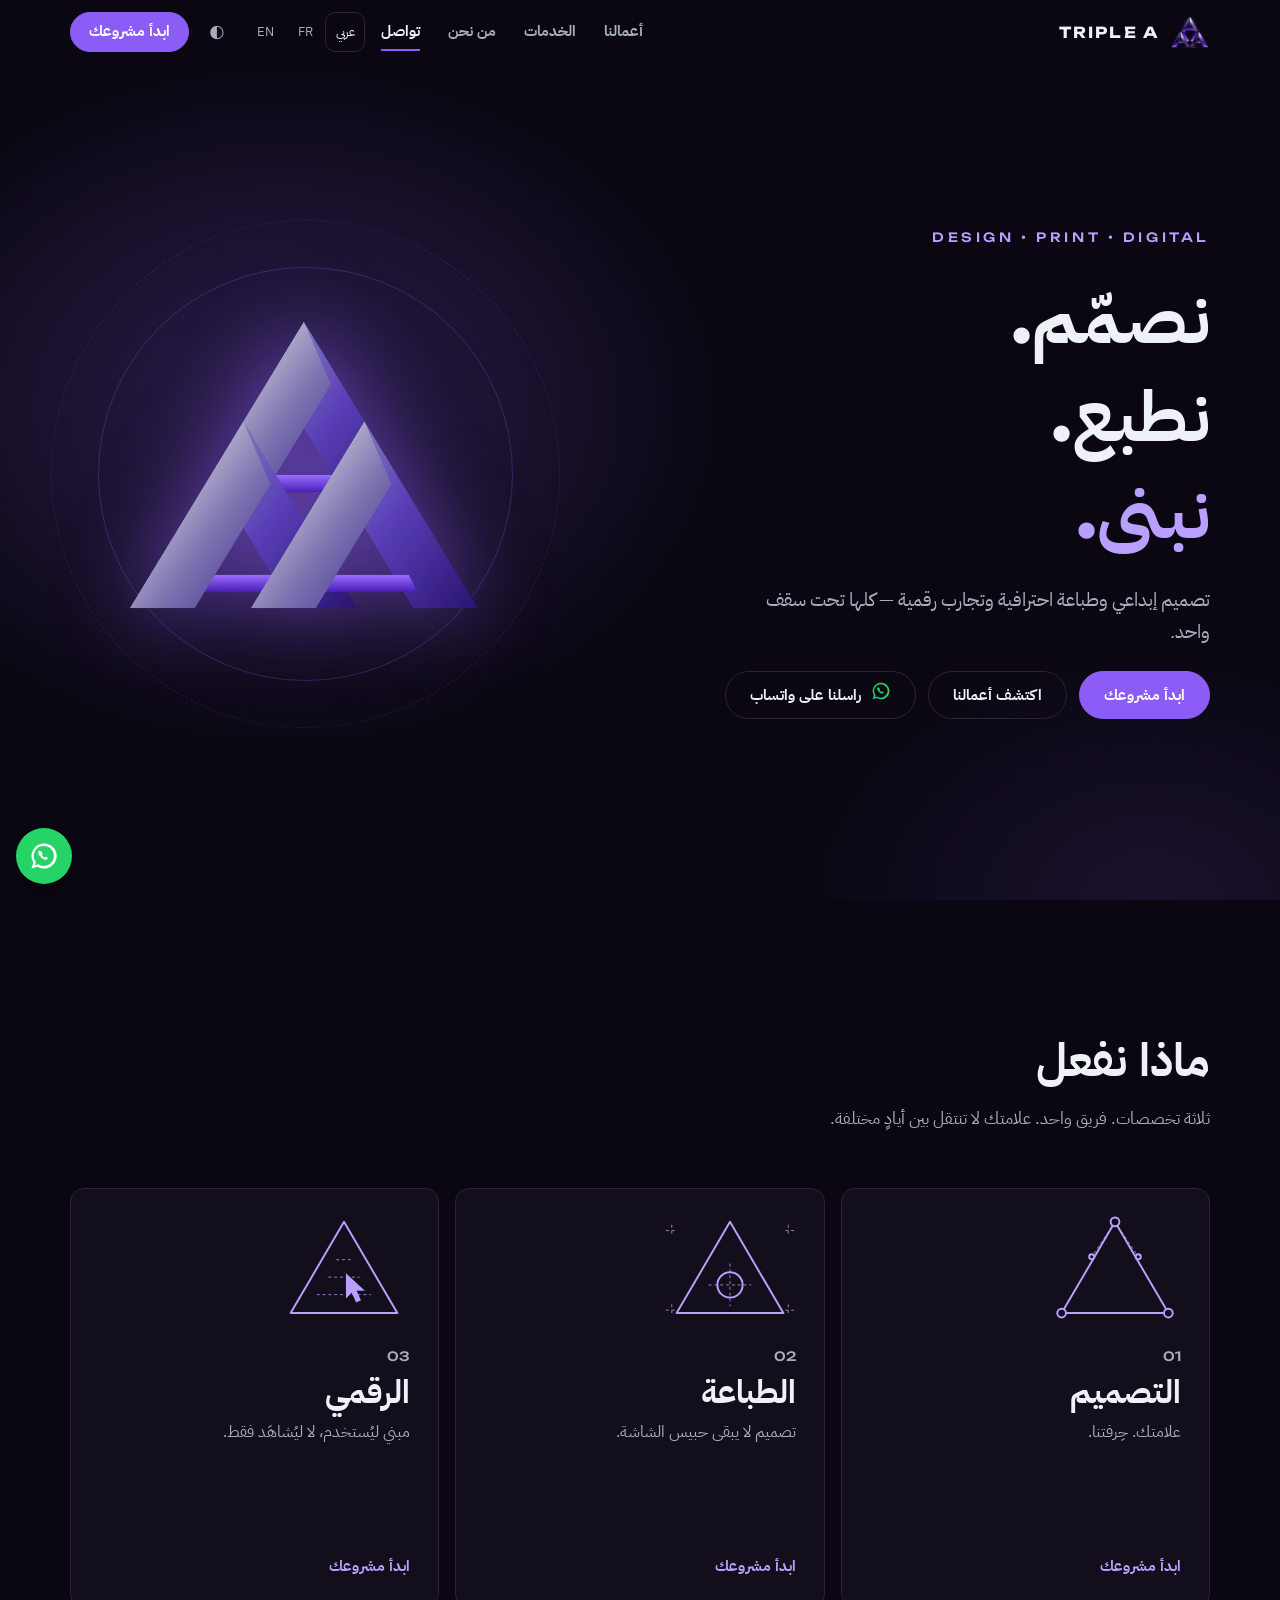
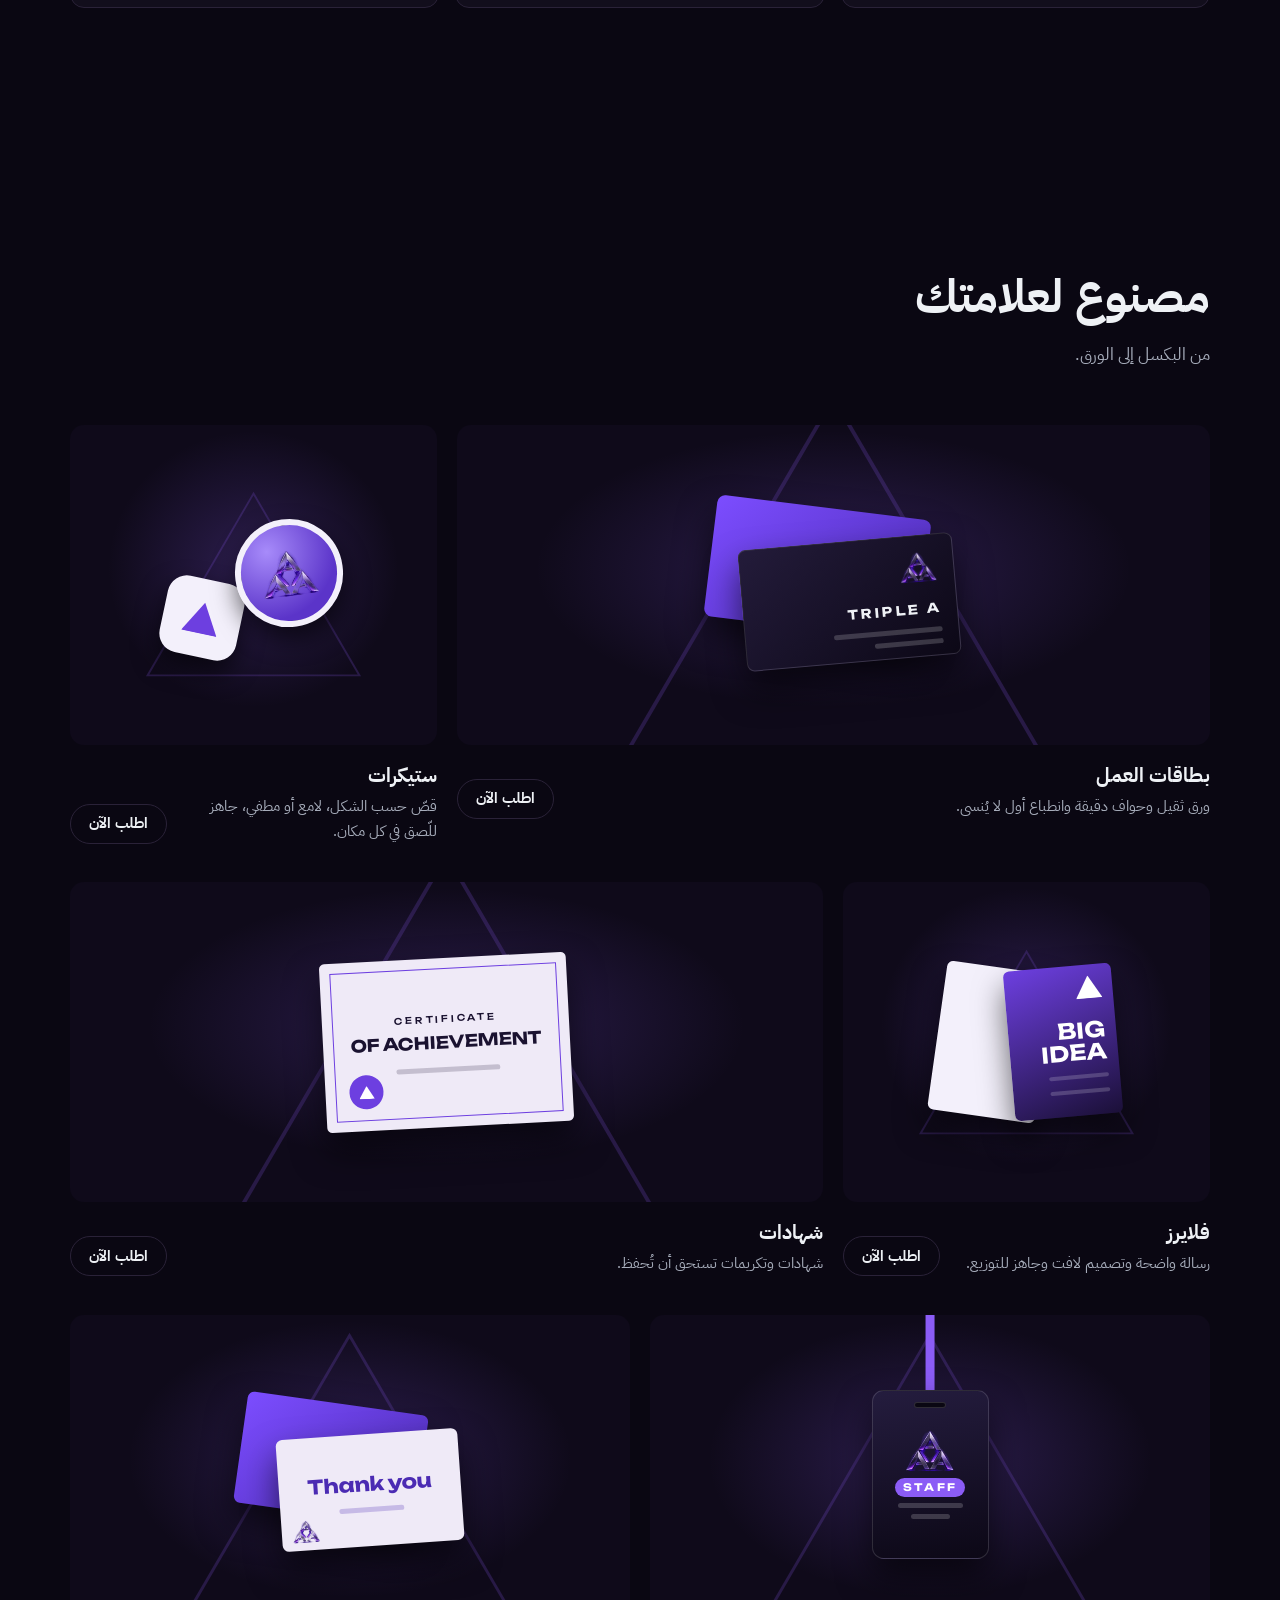
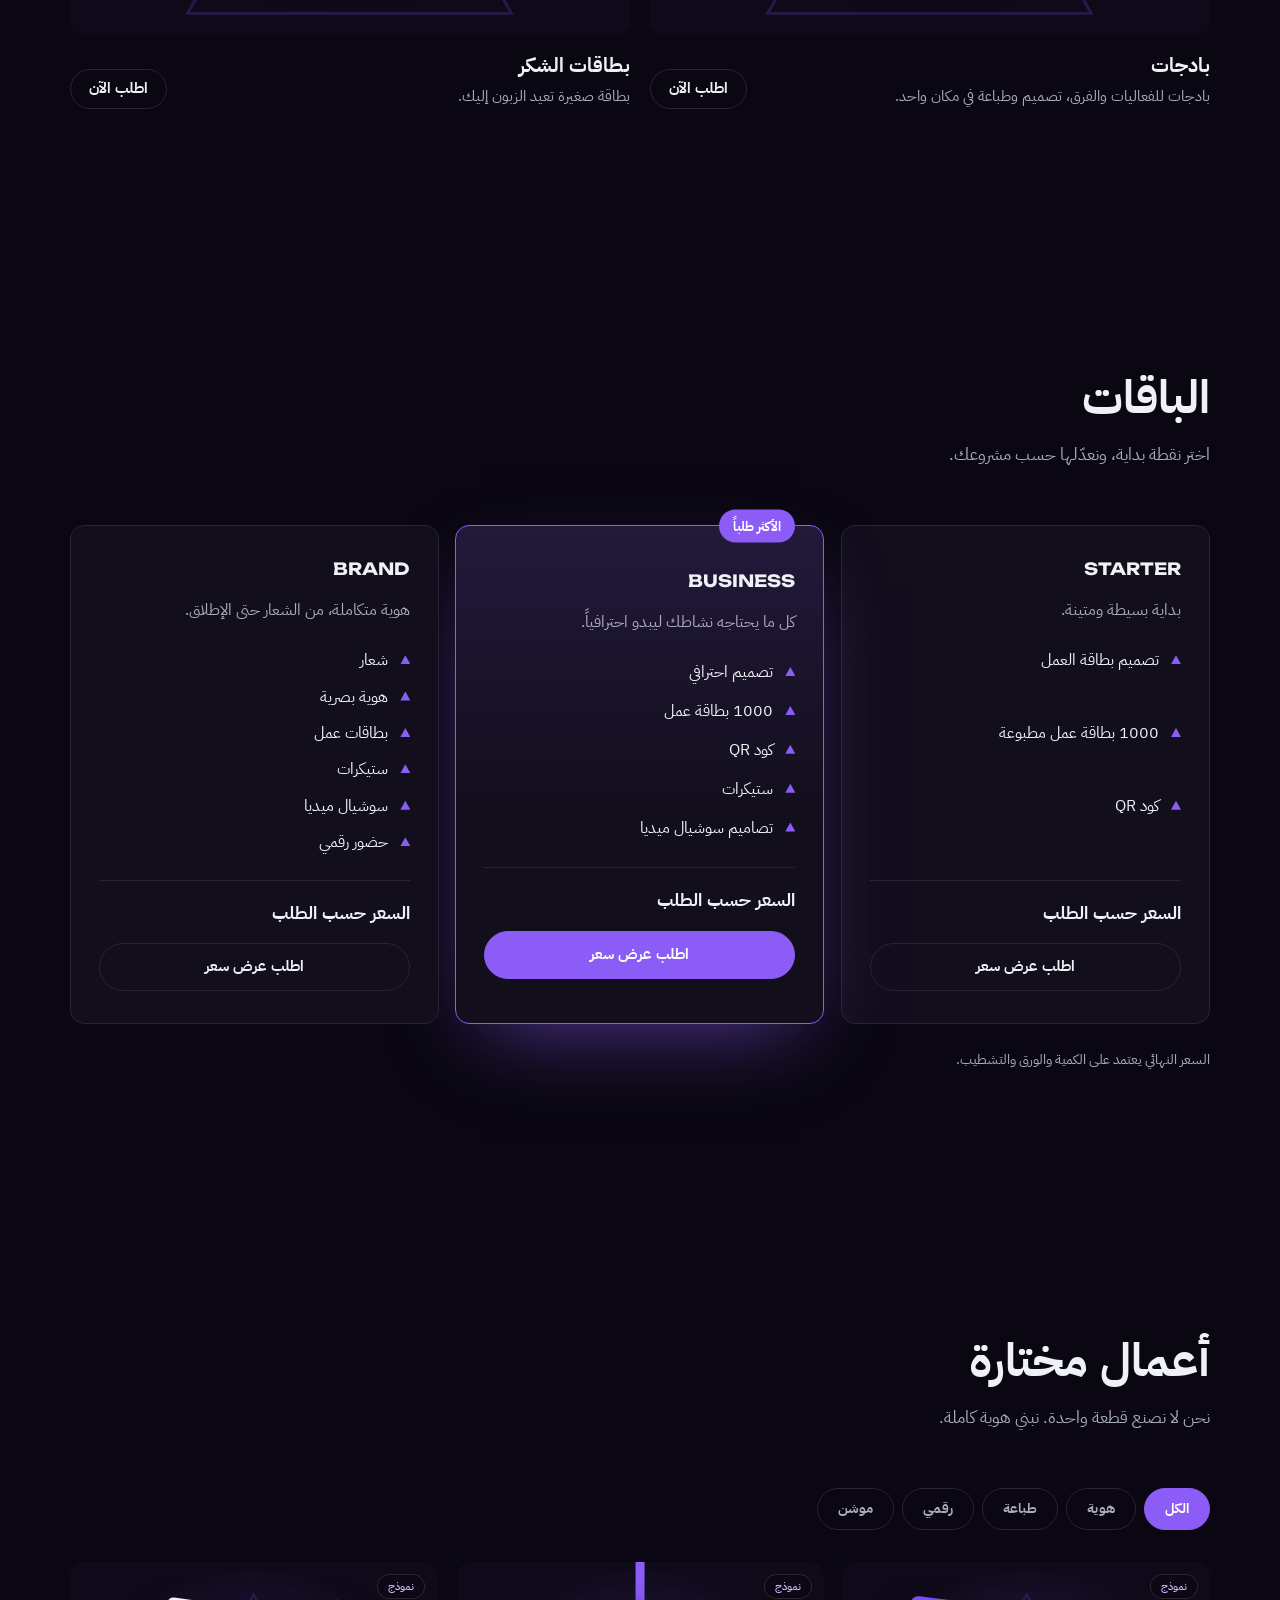
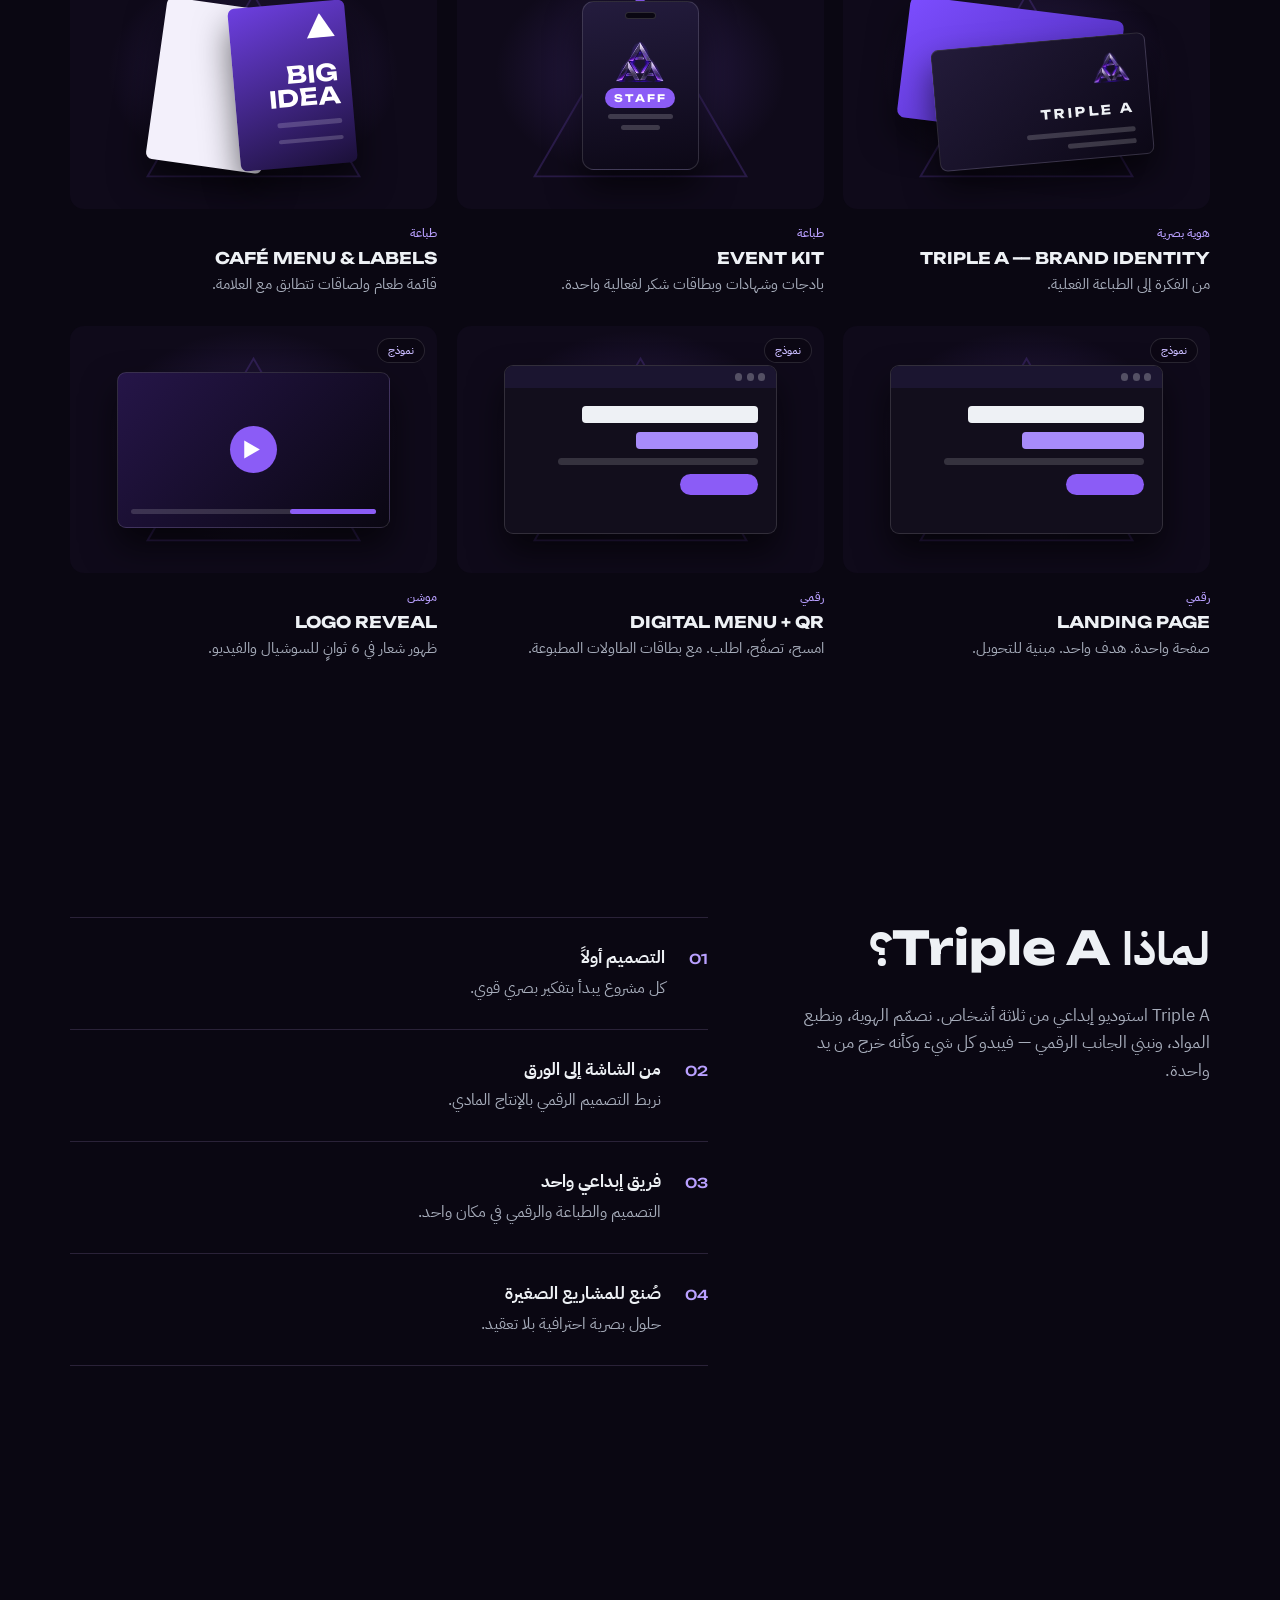
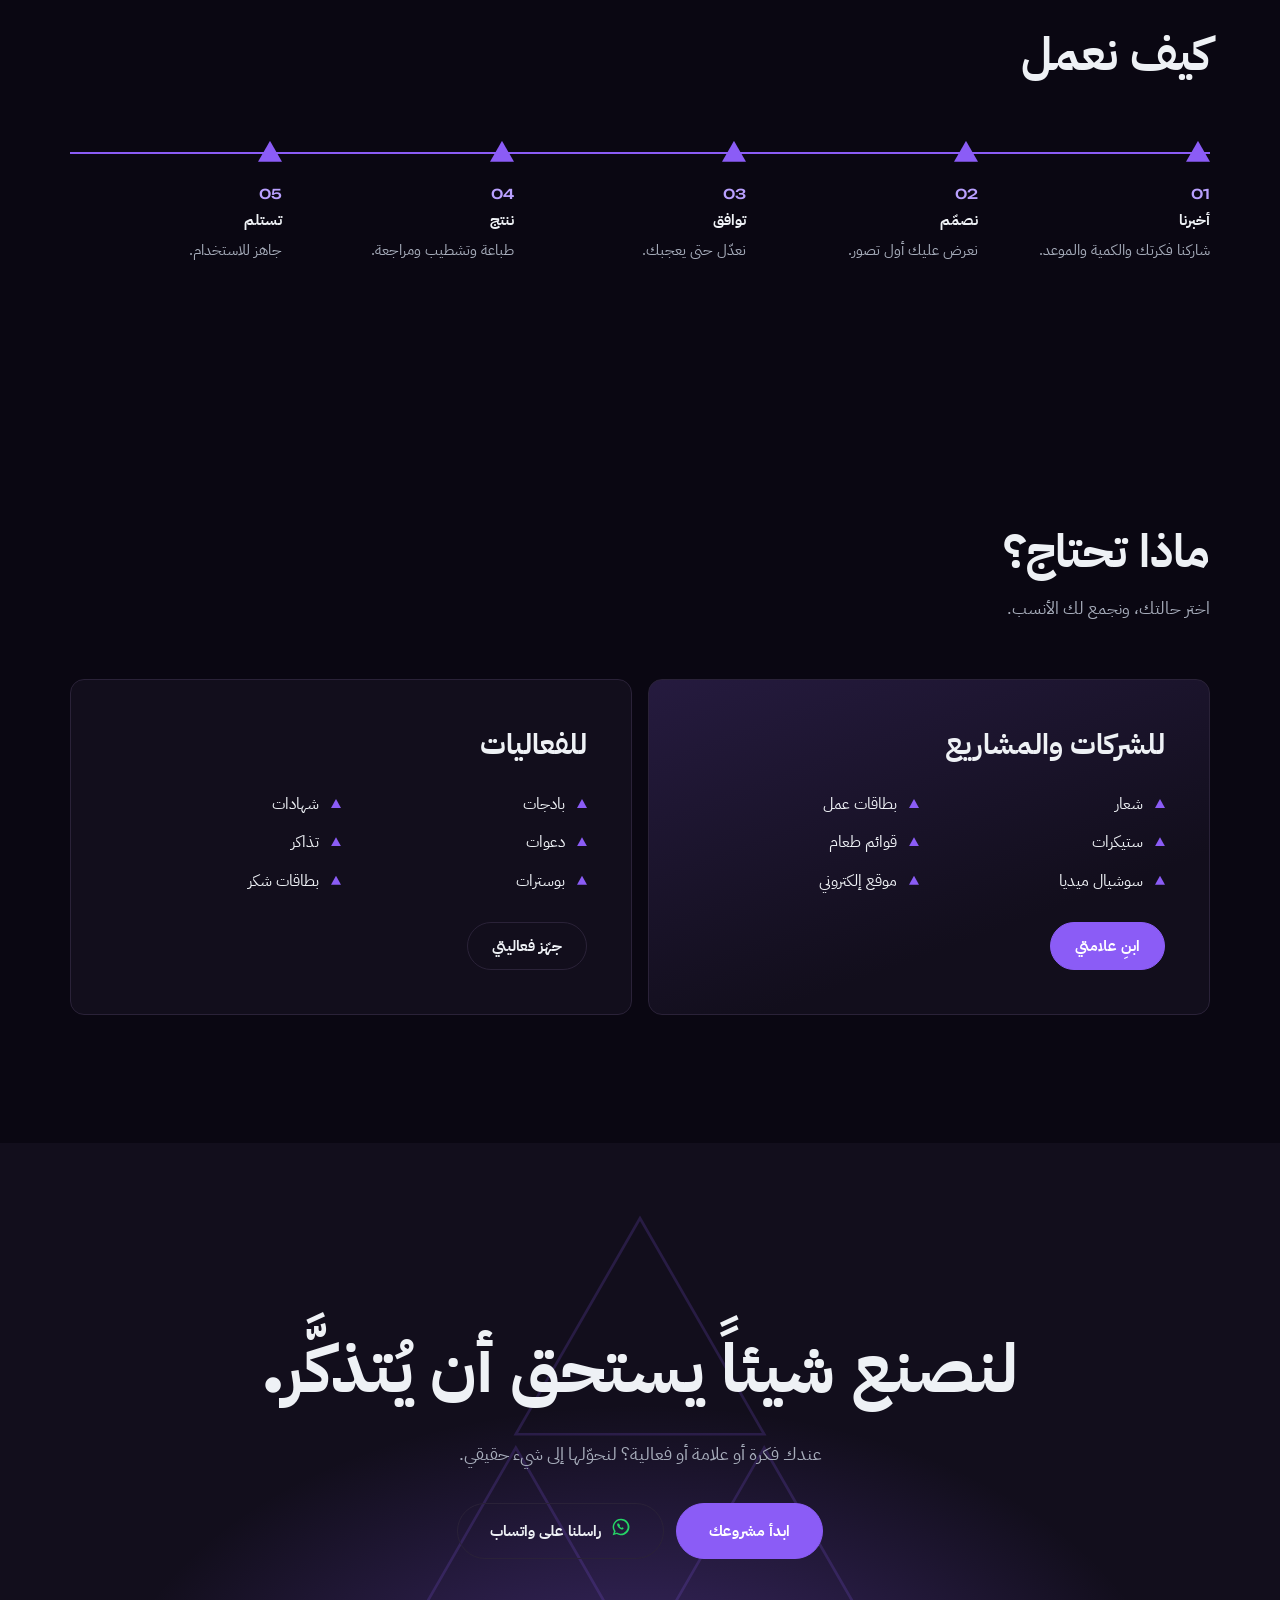
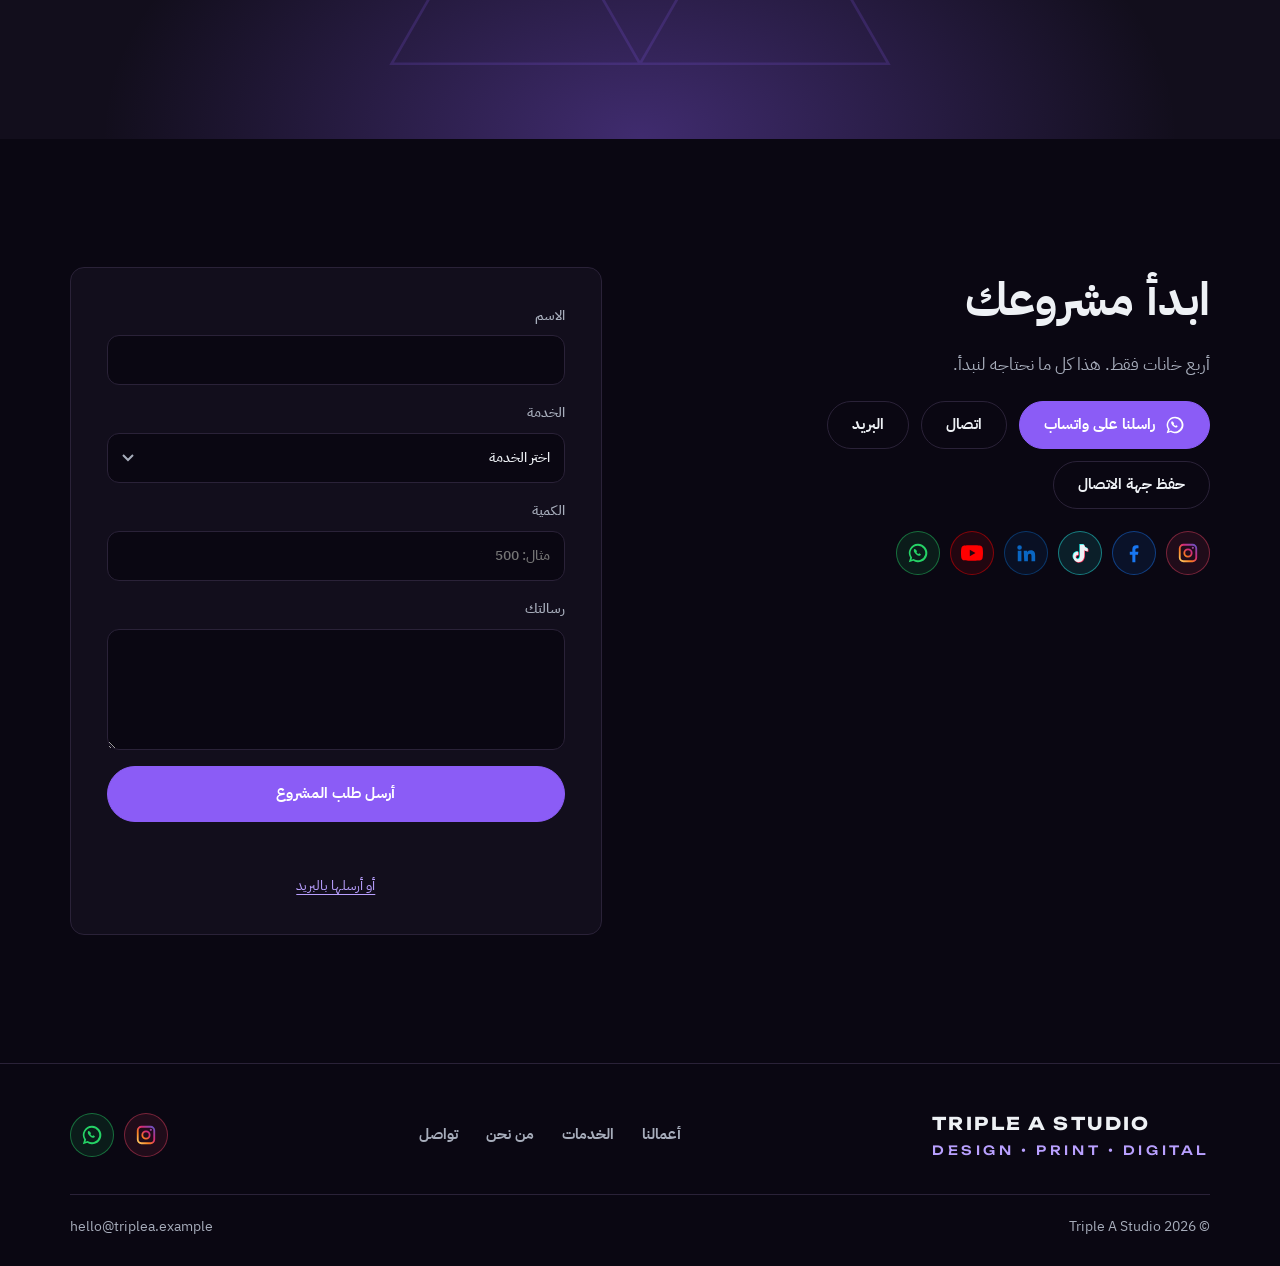
==== commit 201101f4: "Add files via upload" ====
--- a/index.html
+++ b/index.html
@@ -1,176 +1,238 @@
 <!doctype html>
 <html lang="ar" dir="rtl" data-theme="dark">
+
 <head>
-<meta charset="utf-8">
-<meta name="viewport" content="width=device-width,initial-scale=1,viewport-fit=cover">
-<title>TRIPLE A Studio — Design, Print &amp; Digital</title>
-<meta name="description" content="Triple A Studio is a creative studio for design, printing and digital: logos, branding, business cards, stickers, flyers, certificates, badges, websites and more — under one roof.">
-<meta name="theme-color" content="#0a0712">
-<link rel="canonical" href="https://triple-a-a-a.netlify.app/">
-<meta property="og:type" content="website">
-<meta property="og:site_name" content="TRIPLE A Studio">
-<meta property="og:title" content="TRIPLE A Studio — Design, Print &amp; Digital">
-<meta property="og:description" content="We design. We print. We build. Creative design, professional printing and digital experiences — all under one roof.">
-<meta property="og:url" content="https://triple-a-a-a.netlify.app/">
-<meta property="og:image" content="https://triple-a-a-a.netlify.app/og-image.jpg">
-<meta property="og:image:width" content="1200"><meta property="og:image:height" content="630">
-<meta name="twitter:card" content="summary_large_image">
-<link rel="icon" href="favicon.png" type="image/png">
-<link rel="apple-touch-icon" href="apple-touch-icon.png">
-<link rel="preconnect" href="https://fonts.googleapis.com"><link rel="preconnect" href="https://fonts.gstatic.com" crossorigin>
-<link rel="stylesheet" href="https://fonts.googleapis.com/css2?family=IBM+Plex+Sans+Arabic:wght@400;500;700&family=Unbounded:wght@500;700&display=swap">
-<link rel="preload" as="image" href="logo.webp" type="image/webp">
-<link rel="stylesheet" href="style.css">
-<script type="application/ld+json">{"@context":"https://schema.org","@type":"Organization","name":"TRIPLE A Studio","slogan":"Design • Print • Digital","url":"https://triple-a-a-a.netlify.app/","logo":"https://triple-a-a-a.netlify.app/apple-touch-icon.png"}</script>
+  <meta charset="utf-8">
+  <meta name="viewport" content="width=device-width,initial-scale=1,viewport-fit=cover">
+  <title>TRIPLE A Studio — Design, Print &amp; Digital</title>
+  <meta name="description"
+    content="Triple A Studio is a creative studio for design, printing and digital: logos, branding, business cards, stickers, flyers, certificates, badges, websites and more — under one roof.">
+  <meta name="theme-color" content="#0a0712">
+  <link rel="canonical" href="https://triple-a-a-a.netlify.app/">
+  <meta property="og:type" content="website">
+  <meta property="og:site_name" content="TRIPLE A Studio">
+  <meta property="og:title" content="TRIPLE A Studio — Design, Print &amp; Digital">
+  <meta property="og:description"
+    content="We design. We print. We build. Creative design, professional printing and digital experiences — all under one roof.">
+  <meta property="og:url" content="https://triple-a-a-a.netlify.app/">
+  <meta property="og:image" content="https://triple-a-a-a.netlify.app/og-image.jpg">
+  <meta property="og:image:width" content="1200">
+  <meta property="og:image:height" content="630">
+  <meta name="twitter:card" content="summary_large_image">
+  <link rel="icon" href="favicon.png" type="image/png">
+  <link rel="apple-touch-icon" href="apple-touch-icon.png">
+  <link rel="preconnect" href="https://fonts.googleapis.com">
+  <link rel="preconnect" href="https://fonts.gstatic.com" crossorigin>
+  <link rel="stylesheet"
+    href="https://fonts.googleapis.com/css2?family=IBM+Plex+Sans+Arabic:wght@400;500;700&family=Unbounded:wght@500;700&display=swap">
+  <link rel="preload" as="image" href="logo.webp" type="image/webp">
+  <link rel="stylesheet" href="style.css">
+  <script
+    type="application/ld+json">{"@context":"https://schema.org","@type":"Organization","name":"TRIPLE A Studio","slogan":"Design • Print • Digital","url":"https://triple-a-a-a.netlify.app/","logo":"https://triple-a-a-a.netlify.app/apple-touch-icon.png"}</script>
 </head>
+
 <body>
-<a class="skip" href="#top" data-t="ui.skip">Skip to content</a>
-<svg width="0" height="0" style="position:absolute" aria-hidden="true" focusable="false"><defs><linearGradient id="igg" x1="0" y1="1" x2="1" y2="0"><stop offset="0" stop-color="#feda75"/><stop offset=".35" stop-color="#fa7e1e"/><stop offset=".6" stop-color="#d62976"/><stop offset="1" stop-color="#4f5bd5"/></linearGradient></defs></svg>
-<div id="pre" aria-hidden="true"><img src="logo-sm.webp" alt="" width="96" height="75"></div>
-
-<header class="bar" id="bar">
-  <a href="#home" class="brand" aria-label="TRIPLE A — home"><img data-logo="sm" src="logo-sm.webp" alt="" width="40" height="31"><span>TRIPLE A</span></a>
-  <nav id="nav" aria-label="Main"></nav>
-  <div class="tools">
-    <div id="langs" role="group" aria-label="Language"></div>
-    <button id="theme" class="ic" type="button" aria-label="Toggle theme">◐</button>
-    <a class="btn pri sm bar-cta" href="#contact" data-t="btn.start" data-prefill>START A PROJECT</a>
-    <button id="menu" class="ic" type="button" aria-label="Menu" aria-controls="nav" aria-expanded="false"><span></span><span></span></button>
-  </div>
-</header>
-
-<main id="top">
-  <!-- HERO -->
-  <section class="hero" id="home" aria-labelledby="h1">
-    <div class="wrap hero-in">
-      <div class="hero-txt">
-        <p class="pos" data-t="hero.pos">DESIGN • PRINT • DIGITAL</p>
-        <h1 id="h1"><span class="ln"><span data-t="hero.l1">WE DESIGN.</span></span><span class="ln"><span data-t="hero.l2">WE PRINT.</span></span><span class="ln"><span data-t="hero.l3">WE BUILD.</span></span></h1>
-        <p class="sub" data-t="hero.sub">Creative design, professional printing and digital experiences — all under one roof.</p>
+  <a class="skip" href="#top" data-t="ui.skip">Skip to content</a>
+  <svg width="0" height="0" style="position:absolute" aria-hidden="true" focusable="false">
+    <defs>
+      <linearGradient id="igg" x1="0" y1="1" x2="1" y2="0">
+        <stop offset="0" stop-color="#feda75" />
+        <stop offset=".35" stop-color="#fa7e1e" />
+        <stop offset=".6" stop-color="#d62976" />
+        <stop offset="1" stop-color="#4f5bd5" />
+      </linearGradient>
+    </defs>
+  </svg>
+  <div id="pre" aria-hidden="true"><img src="logo-sm.webp" alt="" width="96" height="75"></div>
+
+  <header class="bar" id="bar">
+    <a href="#home" class="brand" aria-label="TRIPLE A — home"><img data-logo="sm" src="logo-sm.webp" alt="" width="40"
+        height="31"><span>TRIPLE A</span></a>
+    <nav id="nav" aria-label="Main"></nav>
+    <div class="tools">
+      <div id="langs" role="group" aria-label="Language"></div>
+      <button id="theme" class="ic" type="button" aria-label="Toggle theme">◐</button>
+      <a class="btn pri sm bar-cta" href="#contact" data-t="btn.start" data-prefill>START A PROJECT</a>
+      <button id="menu" class="ic" type="button" aria-label="Menu" aria-controls="nav"
+        aria-expanded="false"><span></span><span></span></button>
+    </div>
+  </header>
+
+  <main id="top">
+    <!-- HERO -->
+    <section class="hero" id="home" aria-labelledby="h1">
+      <div class="wrap hero-in">
+        <div class="hero-txt">
+          <p class="pos" data-t="hero.pos">DESIGN • PRINT • DIGITAL</p>
+          <h1 id="h1"><span class="ln"><span data-t="hero.l1">WE DESIGN.</span></span><span class="ln"><span
+                data-t="hero.l2">WE PRINT.</span></span><span class="ln"><span data-t="hero.l3">WE BUILD.</span></span>
+          </h1>
+          <p class="sub" data-t="hero.sub">Creative design, professional printing and digital experiences — all under
+            one roof.</p>
+          <div class="acts">
+            <a class="btn pri" href="#contact" data-t="btn.start" data-prefill>START A PROJECT</a>
+            <a class="btn" href="#work" data-t="btn.explore">EXPLORE OUR WORK</a>
+            <a class="btn wa-btn" data-wa target="_blank" rel="noopener"><span data-ico="whatsapp"></span><span
+                data-t="btn.wa">WHATSAPP US</span></a>
+          </div>
+        </div>
+        <div class="hero-vis" id="vis">
+          <i class="ring r1"></i><i class="ring r2"></i>
+          <img data-logo="lg" src="logo.webp" alt="Triple A logo: three interlocking letter A shapes forming a triangle"
+            width="490" height="385" fetchpriority="high">
+        </div>
+      </div>
+    </section>
+
+    <!-- SERVICES -->
+    <section id="services" class="sec" aria-labelledby="svc-h">
+      <div class="wrap">
+        <header class="sh">
+          <h2 id="svc-h" data-t="svc.h">WHAT WE DO</h2>
+          <p data-t="svc.sub">Three disciplines. One team. Your brand never changes hands.</p>
+        </header>
+        <div class="pillars" id="pillars"></div>
+      </div>
+    </section>
+
+    <!-- PRODUCTS -->
+    <section id="products" class="sec" aria-labelledby="prod-h">
+      <div class="wrap">
+        <header class="sh">
+          <h2 id="prod-h" data-t="prod.h">MADE FOR YOUR BRAND</h2>
+          <p data-t="prod.sub">From pixels to print.</p>
+        </header>
+        <div class="prods" id="prods"></div>
+      </div>
+    </section>
+
+    <!-- PACKAGES -->
+    <section id="packages" class="sec" aria-labelledby="pkg-h">
+      <div class="wrap">
+        <header class="sh">
+          <h2 id="pkg-h" data-t="pkg.h">PACKAGES</h2>
+          <p data-t="pkg.sub">Pick a starting point. We tune it to your project.</p>
+        </header>
+        <div class="pkgs" id="pkgs"></div>
+        <p class="note" data-t="pkg.note">Final price depends on quantity, paper and finish.</p>
+      </div>
+    </section>
+
+    <!-- WORK -->
+    <section id="work" class="sec" aria-labelledby="work-h">
+      <div class="wrap">
+        <header class="sh">
+          <h2 id="work-h" data-t="work.h">SELECTED WORK</h2>
+          <p data-t="work.sub">We don't make one piece. We build the whole identity.</p>
+        </header>
+        <div class="filters" id="filters" role="group" aria-label="Filter work"></div>
+        <div class="works" id="pf"></div>
+      </div>
+    </section>
+
+    <!-- WHY / ABOUT -->
+    <section id="about" class="sec" aria-labelledby="why-h">
+      <div class="wrap why">
+        <div class="why-l">
+          <h2 id="why-h" data-t="why.h">WHY TRIPLE A?</h2>
+          <p class="lead" data-t="why.about"></p>
+        </div>
+        <ol class="why-list" id="why"></ol>
+      </div>
+    </section>
+
+    <!-- HOW -->
+    <section id="how" class="sec" aria-labelledby="how-h">
+      <div class="wrap">
+        <header class="sh">
+          <h2 id="how-h" data-t="how.h">HOW IT WORKS</h2>
+        </header>
+        <ol class="steps" id="steps"></ol>
+      </div>
+    </section>
+
+    <!-- FOR BUSINESSES / EVENTS -->
+    <section id="for" class="sec" aria-labelledby="for-h">
+      <div class="wrap">
+        <header class="sh">
+          <h2 id="for-h" data-t="for.h">WHAT DO YOU NEED?</h2>
+          <p data-t="for.sub">Pick your situation. We assemble the right set.</p>
+        </header>
+        <div class="aud" id="aud"></div>
+      </div>
+    </section>
+
+    <!-- TESTIMONIALS (hidden until real reviews exist in data.js) -->
+    <section id="proof" class="sec" aria-labelledby="proof-h" hidden>
+      <div class="wrap">
+        <header class="sh">
+          <h2 id="proof-h" data-t="proof.h">OUR WORK SPEAKS FOR ITSELF</h2>
+        </header>
+        <div class="quotes" id="quotes"></div>
+      </div>
+    </section>
+
+    <!-- CTA -->
+    <section class="cta" aria-labelledby="cta-h">
+      <svg class="cta-art" viewBox="0 0 400 346" aria-hidden="true" focusable="false">
+        <g fill="none" stroke="currentColor" stroke-width="2">
+          <path d="M200 8 292 168H108z" />
+          <path d="M108 178 200 338H16z" />
+          <path d="M292 178 384 338H200z" />
+        </g>
+      </svg>
+      <div class="wrap">
+        <h2 id="cta-h" data-t="cta.h">LET'S CREATE SOMETHING WORTH REMEMBERING.</h2>
+        <p data-t="cta.sub">Have an idea, a brand or an event? Let's turn it into something real.</p>
         <div class="acts">
-          <a class="btn pri" href="#contact" data-t="btn.start" data-prefill>START A PROJECT</a>
-          <a class="btn" href="#work" data-t="btn.explore">EXPLORE OUR WORK</a>
-          <a class="btn wa-btn" data-wa target="_blank" rel="noopener"><span data-ico="whatsapp"></span><span data-t="btn.wa">WHATSAPP US</span></a>
-        </div>
-      </div>
-      <div class="hero-vis" id="vis">
-        <i class="ring r1"></i><i class="ring r2"></i>
-        <img data-logo="lg" src="logo.webp" alt="Triple A logo: three interlocking letter A shapes forming a triangle" width="490" height="385" fetchpriority="high">
-      </div>
+          <a class="btn pri lg" href="#contact" data-t="btn.start" data-prefill>START A PROJECT</a>
+          <a class="btn lg wa-btn" data-wa target="_blank" rel="noopener"><span data-ico="whatsapp"></span><span
+              data-t="btn.wa">WHATSAPP US</span></a>
+        </div>
+      </div>
+    </section>
+
+    <!-- CONTACT -->
+    <section id="contact" class="sec" aria-labelledby="con-h">
+      <div class="wrap contact">
+        <div class="con-l">
+          <h2 id="con-h" data-t="con.h">START YOUR PROJECT</h2>
+          <p class="lead" data-t="con.sub">Four fields. That's all we need to begin.</p>
+          <div class="acts left" id="con-acts"></div>
+          <div class="soc" data-socials></div>
+        </div>
+        <form id="form" novalidate>
+          <label><span data-t="f.name">Name</span><input name="name" autocomplete="name" required></label>
+          <label><span data-t="f.service">Service</span><select name="service" id="f-service" required></select></label>
+          <label><span data-t="f.qty">Quantity</span><input name="qty" inputmode="numeric" data-ph="f.qtyph"></label>
+          <label><span data-t="f.msg">Message</span><textarea name="msg" rows="4"></textarea></label>
+          <button class="btn pri lg" type="submit" data-t="f.send">SEND PROJECT REQUEST</button>
+          <p class="status" id="f-status" role="status" aria-live="polite"></p>
+          <a class="mail-link" id="f-mail" href="#" data-t="f.mail">Or send by email</a>
+        </form>
+      </div>
+    </section>
+  </main>
+
+  <footer class="foot">
+    <div class="wrap">
+      <div class="foot-top">
+        <div><b class="fb">TRIPLE A STUDIO</b>
+          <p class="pos" data-t="hero.pos">DESIGN • PRINT • DIGITAL</p>
+        </div>
+        <nav id="fnav" aria-label="Footer"></nav>
+        <div class="soc" data-socials="instagram,whatsapp"></div>
+      </div>
+      <div class="foot-bot"><span data-t="foot.rights">© 2026 Triple A Studio</span><a id="f-email" href="#"></a></div>
     </div>
-  </section>
-
-  <!-- SERVICES -->
-  <section id="services" class="sec" aria-labelledby="svc-h">
-    <div class="wrap">
-      <header class="sh"><h2 id="svc-h" data-t="svc.h">WHAT WE DO</h2><p data-t="svc.sub">Three disciplines. One team. Your brand never changes hands.</p></header>
-      <div class="pillars" id="pillars"></div>
-    </div>
-  </section>
-
-  <!-- PRODUCTS -->
-  <section id="products" class="sec" aria-labelledby="prod-h">
-    <div class="wrap">
-      <header class="sh"><h2 id="prod-h" data-t="prod.h">MADE FOR YOUR BRAND</h2><p data-t="prod.sub">From pixels to print.</p></header>
-      <div class="prods" id="prods"></div>
-    </div>
-  </section>
-
-  <!-- PACKAGES -->
-  <section id="packages" class="sec" aria-labelledby="pkg-h">
-    <div class="wrap">
-      <header class="sh"><h2 id="pkg-h" data-t="pkg.h">PACKAGES</h2><p data-t="pkg.sub">Pick a starting point. We tune it to your project.</p></header>
-      <div class="pkgs" id="pkgs"></div>
-      <p class="note" data-t="pkg.note">Final price depends on quantity, paper and finish.</p>
-    </div>
-  </section>
-
-  <!-- WORK -->
-  <section id="work" class="sec" aria-labelledby="work-h">
-    <div class="wrap">
-      <header class="sh"><h2 id="work-h" data-t="work.h">SELECTED WORK</h2><p data-t="work.sub">We don't make one piece. We build the whole identity.</p></header>
-      <div class="filters" id="filters" role="group" aria-label="Filter work"></div>
-      <div class="works" id="pf"></div>
-    </div>
-  </section>
-
-  <!-- WHY / ABOUT -->
-  <section id="about" class="sec" aria-labelledby="why-h">
-    <div class="wrap why">
-      <div class="why-l"><h2 id="why-h" data-t="why.h">WHY TRIPLE A?</h2><p class="lead" data-t="why.about"></p></div>
-      <ol class="why-list" id="why"></ol>
-    </div>
-  </section>
-
-  <!-- HOW -->
-  <section id="how" class="sec" aria-labelledby="how-h">
-    <div class="wrap">
-      <header class="sh"><h2 id="how-h" data-t="how.h">HOW IT WORKS</h2></header>
-      <ol class="steps" id="steps"></ol>
-    </div>
-  </section>
-
-  <!-- FOR BUSINESSES / EVENTS -->
-  <section id="for" class="sec" aria-labelledby="for-h">
-    <div class="wrap">
-      <header class="sh"><h2 id="for-h" data-t="for.h">WHAT DO YOU NEED?</h2><p data-t="for.sub">Pick your situation. We assemble the right set.</p></header>
-      <div class="aud" id="aud"></div>
-    </div>
-  </section>
-
-  <!-- TESTIMONIALS (hidden until real reviews exist in data.js) -->
-  <section id="proof" class="sec" aria-labelledby="proof-h" hidden>
-    <div class="wrap"><header class="sh"><h2 id="proof-h" data-t="proof.h">OUR WORK SPEAKS FOR ITSELF</h2></header><div class="quotes" id="quotes"></div></div>
-  </section>
-
-  <!-- CTA -->
-  <section class="cta" aria-labelledby="cta-h">
-    <svg class="cta-art" viewBox="0 0 400 346" aria-hidden="true" focusable="false"><g fill="none" stroke="currentColor" stroke-width="2"><path d="M200 8 292 168H108z"/><path d="M108 178 200 338H16z"/><path d="M292 178 384 338H200z"/></g></svg>
-    <div class="wrap">
-      <h2 id="cta-h" data-t="cta.h">LET'S CREATE SOMETHING WORTH REMEMBERING.</h2>
-      <p data-t="cta.sub">Have an idea, a brand or an event? Let's turn it into something real.</p>
-      <div class="acts">
-        <a class="btn pri lg" href="#contact" data-t="btn.start" data-prefill>START A PROJECT</a>
-        <a class="btn lg wa-btn" data-wa target="_blank" rel="noopener"><span data-ico="whatsapp"></span><span data-t="btn.wa">WHATSAPP US</span></a>
-      </div>
-    </div>
-  </section>
-
-  <!-- CONTACT -->
-  <section id="contact" class="sec" aria-labelledby="con-h">
-    <div class="wrap contact">
-      <div class="con-l">
-        <h2 id="con-h" data-t="con.h">START YOUR PROJECT</h2>
-        <p class="lead" data-t="con.sub">Four fields. That's all we need to begin.</p>
-        <div class="acts left" id="con-acts"></div>
-        <div class="soc" data-socials></div>
-      </div>
-      <form id="form" novalidate>
-        <label><span data-t="f.name">Name</span><input name="name" autocomplete="name" required></label>
-        <label><span data-t="f.service">Service</span><select name="service" id="f-service" required></select></label>
-        <label><span data-t="f.qty">Quantity</span><input name="qty" inputmode="numeric" data-ph="f.qtyph"></label>
-        <label><span data-t="f.msg">Message</span><textarea name="msg" rows="4"></textarea></label>
-        <button class="btn pri lg" type="submit" data-t="f.send">SEND PROJECT REQUEST</button>
-        <p class="status" id="f-status" role="status" aria-live="polite"></p>
-        <a class="mail-link" id="f-mail" href="#" data-t="f.mail">Or send by email</a>
-      </form>
-    </div>
-  </section>
-</main>
-
-<footer class="foot">
-  <div class="wrap">
-    <div class="foot-top">
-      <div><b class="fb">TRIPLE A STUDIO</b><p class="pos" data-t="hero.pos">DESIGN • PRINT • DIGITAL</p></div>
-      <nav id="fnav" aria-label="Footer"></nav>
-      <div class="soc" data-socials="instagram,whatsapp"></div>
-    </div>
-    <div class="foot-bot"><span data-t="foot.rights">© 2026 Triple A Studio</span><a id="f-email" href="#"></a></div>
-  </div>
-</footer>
-
-<dialog id="modal" aria-labelledby="m-title"><div class="m-in" id="m-body"></div></dialog>
-<a id="wa" class="fab" aria-label="WhatsApp" target="_blank" rel="noopener"></a>
-<script src="data.js"></script><script src="script.js"></script>
+  </footer>
+
+  <dialog id="modal" aria-labelledby="m-title">
+    <div class="m-in" id="m-body"></div>
+  </dialog>
+  <a id="wa" class="fab" aria-label="WhatsApp" target="_blank" rel="noopener"></a>
+  <script src="data.js"></script>
+  <script src="script.js"></script>
 </body>
-</html>
+
+</html>
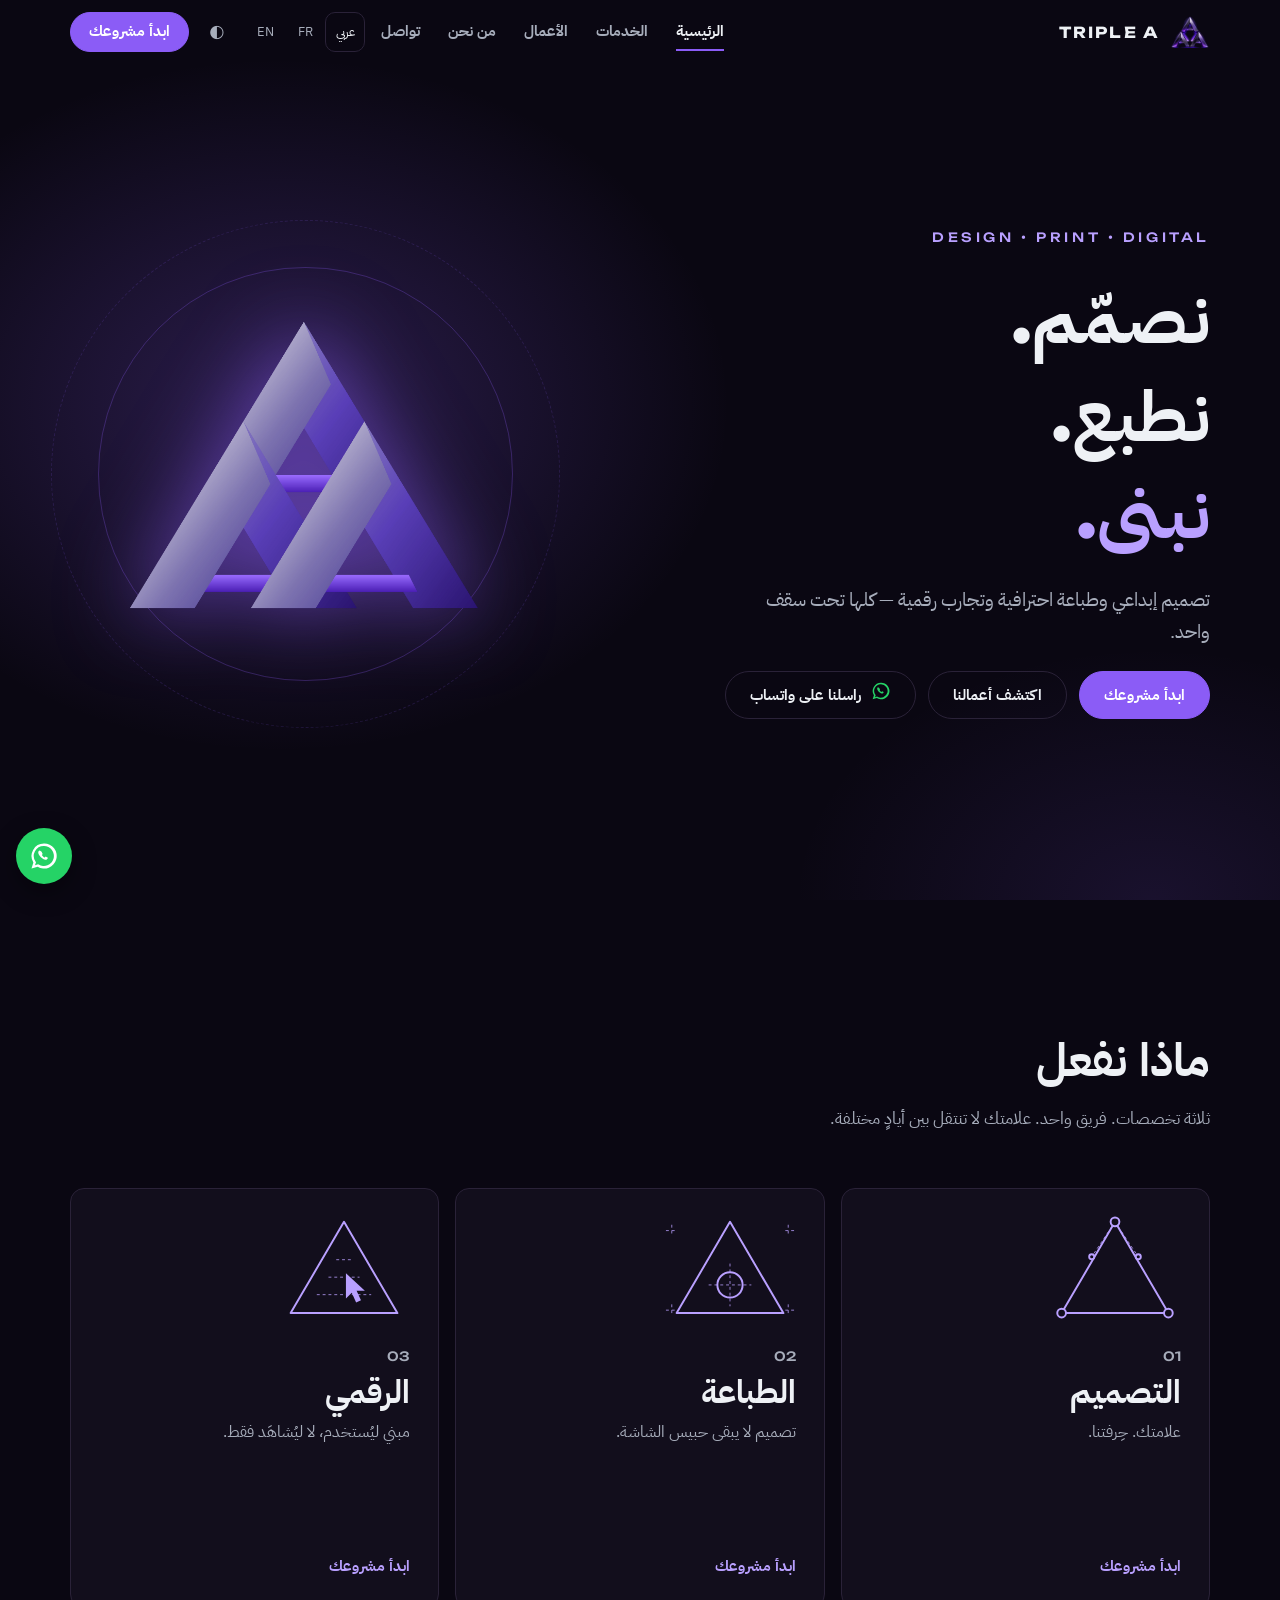
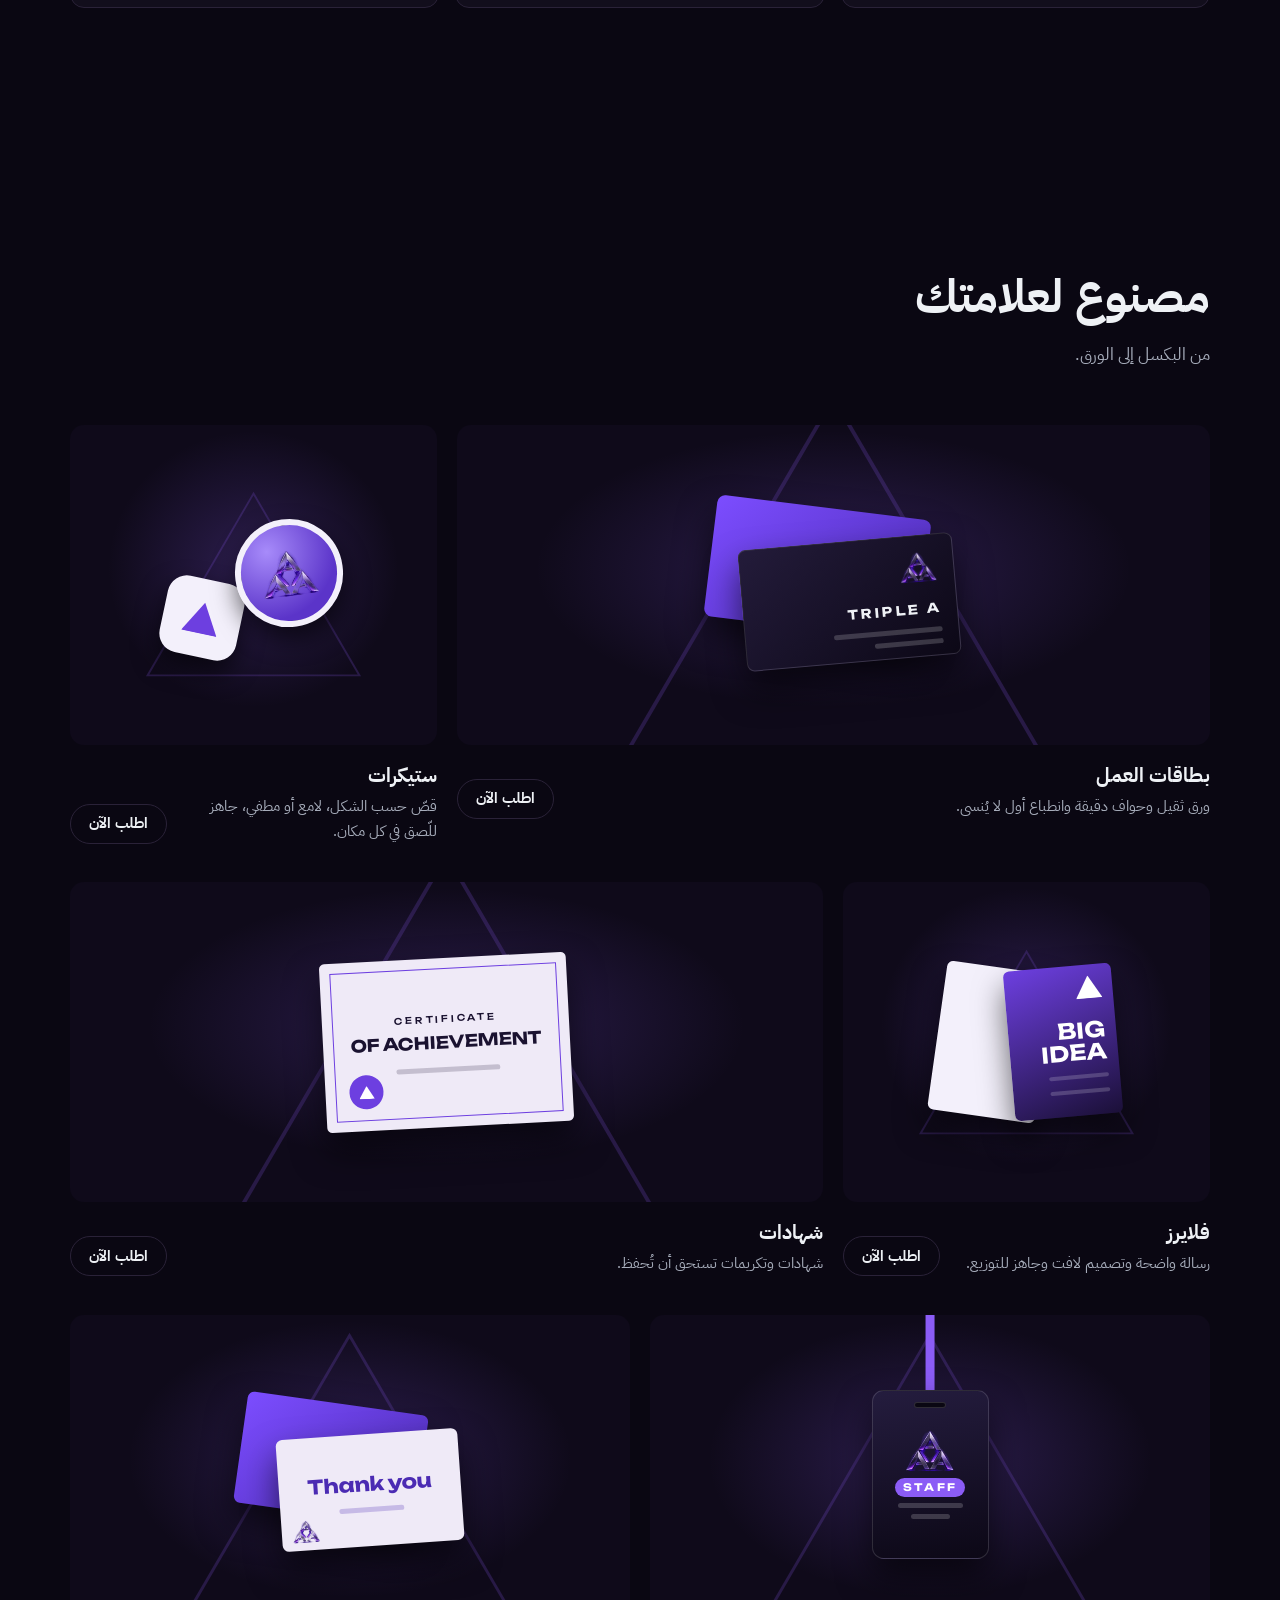
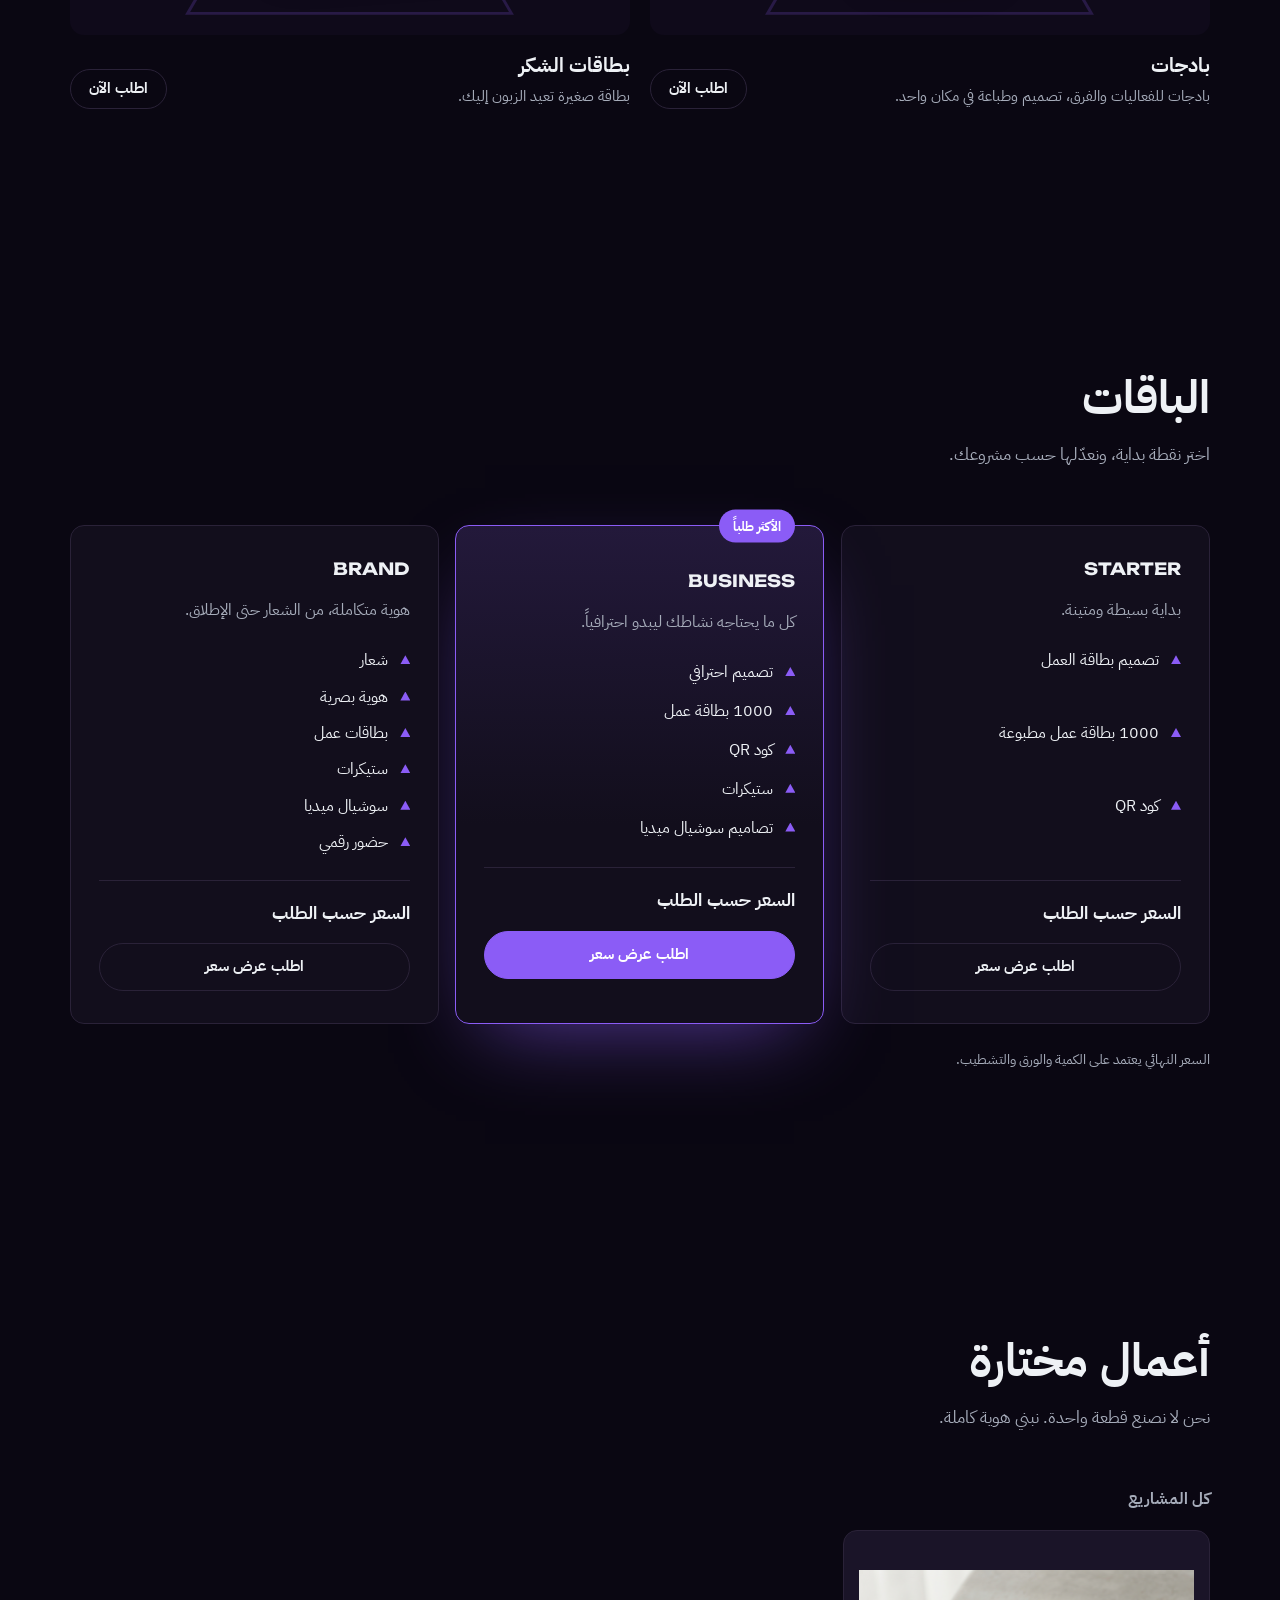
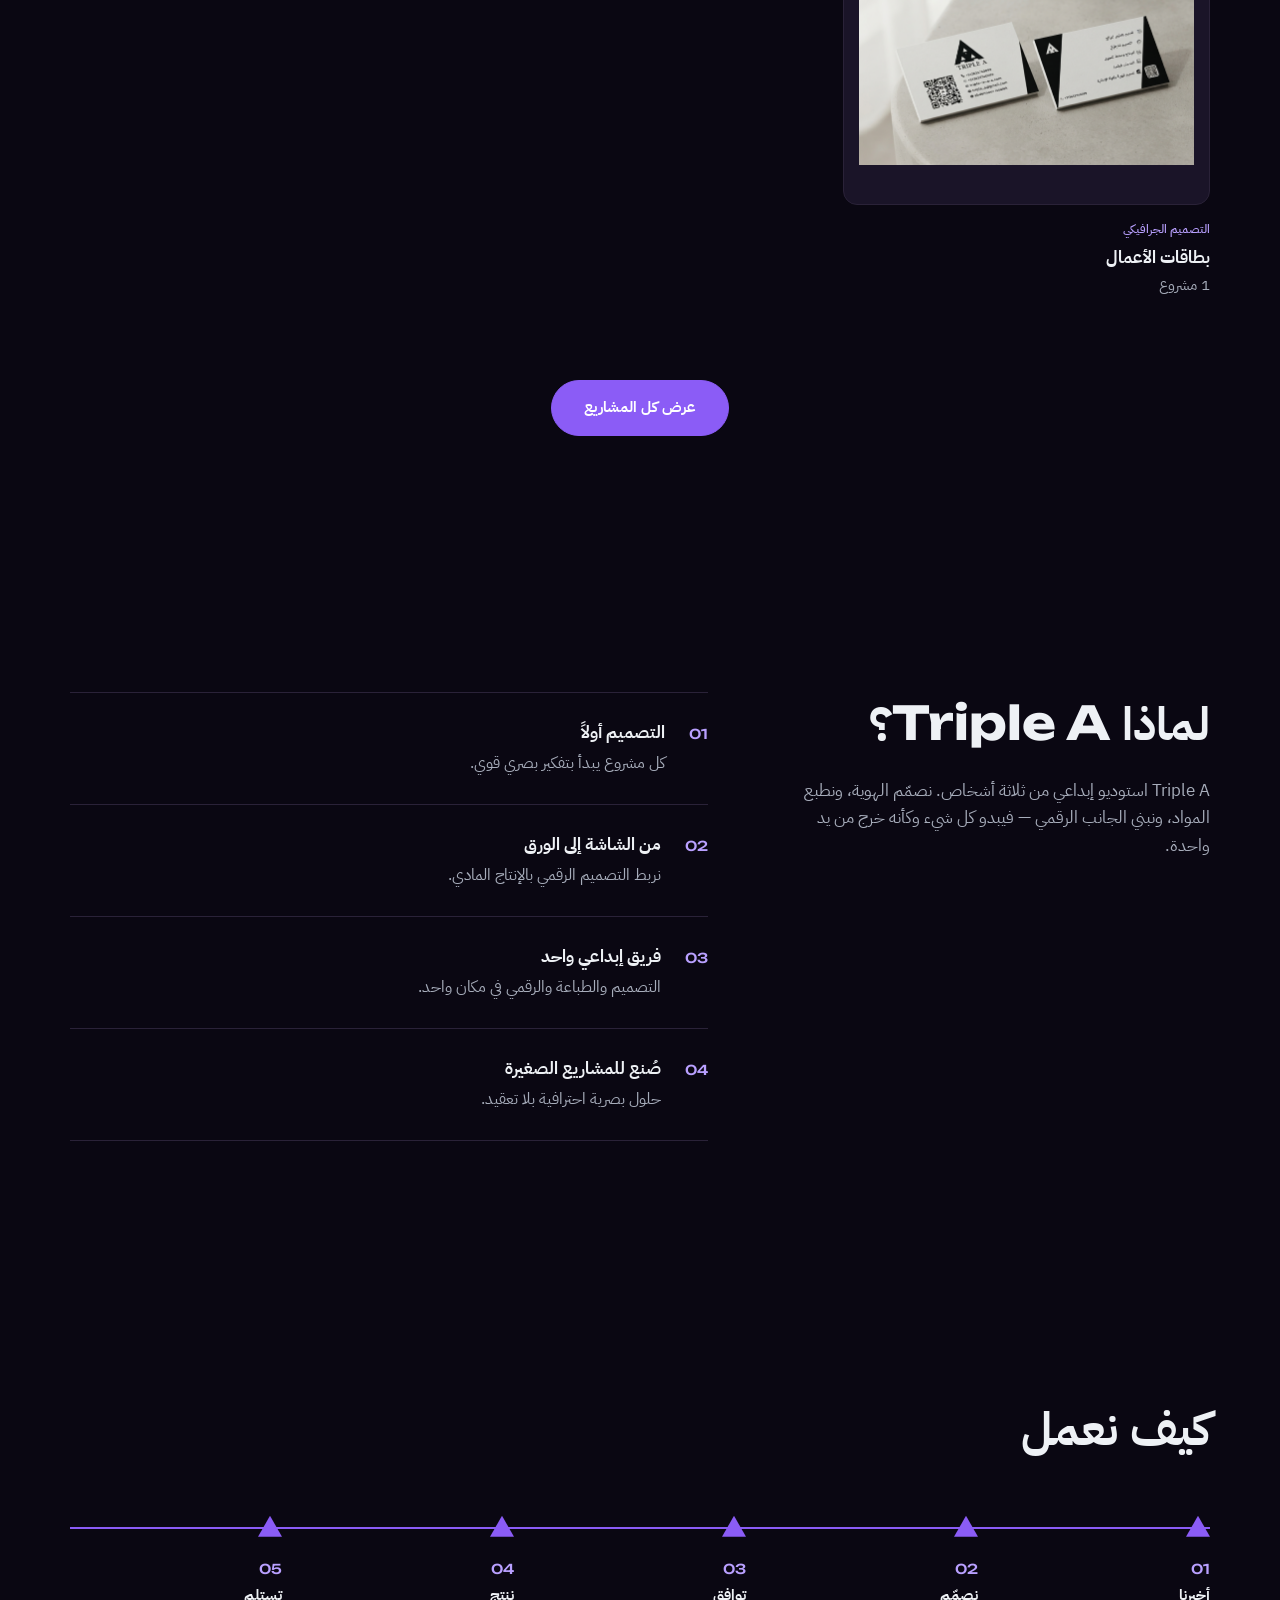
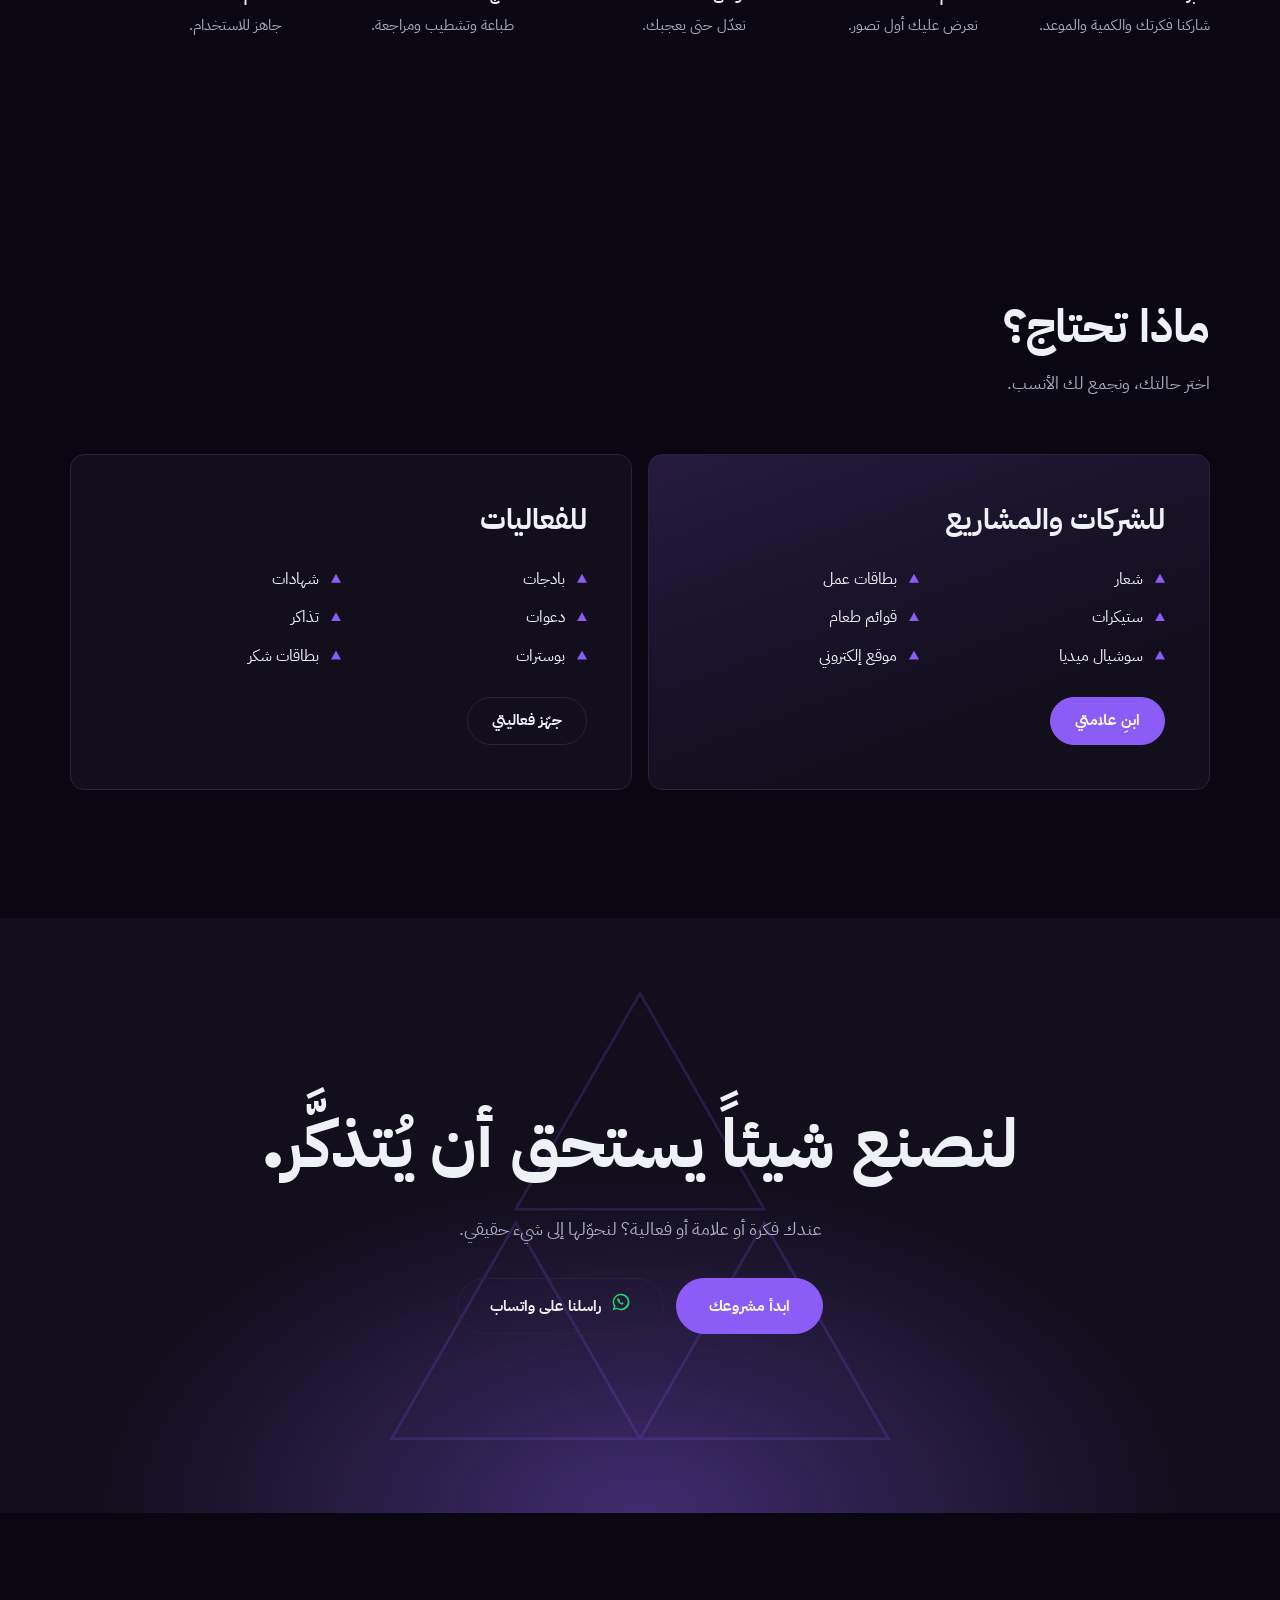
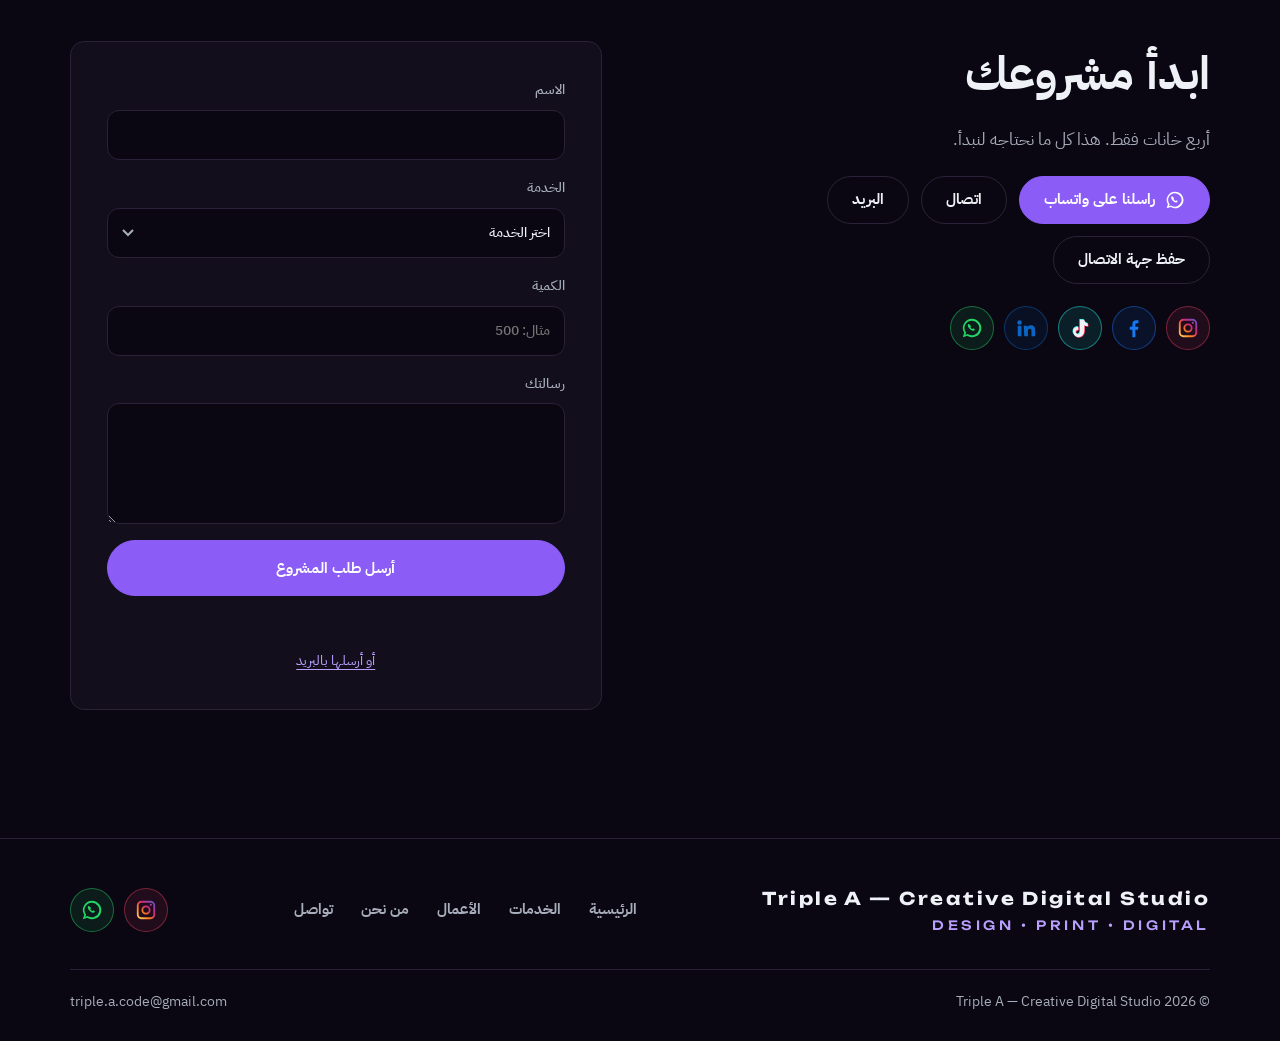
==== commit 36034003: "Add files via upload" ====
--- a/index.html
+++ b/index.html
@@ -4,21 +4,26 @@
 <head>
   <meta charset="utf-8">
   <meta name="viewport" content="width=device-width,initial-scale=1,viewport-fit=cover">
-  <title>TRIPLE A Studio — Design, Print &amp; Digital</title>
+  <title>Triple A — Creative Digital Studio | Web Development, Graphic Design, Video Editing &amp; Digital Services</title>
   <meta name="description"
-    content="Triple A Studio is a creative studio for design, printing and digital: logos, branding, business cards, stickers, flyers, certificates, badges, websites and more — under one roof.">
+    content="Triple A is a creative digital studio: web development, graphic design, video editing and digital services — all under one roof.">
   <meta name="theme-color" content="#0a0712">
   <link rel="canonical" href="https://triple-a-a-a.netlify.app/">
   <meta property="og:type" content="website">
-  <meta property="og:site_name" content="TRIPLE A Studio">
-  <meta property="og:title" content="TRIPLE A Studio — Design, Print &amp; Digital">
+  <meta property="og:site_name" content="Triple A — Creative Digital Studio">
+  <meta property="og:locale" content="ar_MA">
+  <meta property="og:title" content="Triple A — Creative Digital Studio | Web Development, Graphic Design, Video Editing &amp; Digital Services">
   <meta property="og:description"
-    content="We design. We print. We build. Creative design, professional printing and digital experiences — all under one roof.">
+    content="Triple A is a creative digital studio: web development, graphic design, video editing and digital services — all under one roof.">
   <meta property="og:url" content="https://triple-a-a-a.netlify.app/">
   <meta property="og:image" content="https://triple-a-a-a.netlify.app/og-image.jpg">
   <meta property="og:image:width" content="1200">
   <meta property="og:image:height" content="630">
   <meta name="twitter:card" content="summary_large_image">
+  <meta name="twitter:title" content="Triple A — Creative Digital Studio | Web Development, Graphic Design, Video Editing &amp; Digital Services">
+  <meta name="twitter:description"
+    content="Triple A is a creative digital studio: web development, graphic design, video editing and digital services — all under one roof.">
+  <meta name="twitter:image" content="https://triple-a-a-a.netlify.app/og-image.jpg">
   <link rel="icon" href="favicon.png" type="image/png">
   <link rel="apple-touch-icon" href="apple-touch-icon.png">
   <link rel="preconnect" href="https://fonts.googleapis.com">
@@ -27,11 +32,10 @@
     href="https://fonts.googleapis.com/css2?family=IBM+Plex+Sans+Arabic:wght@400;500;700&family=Unbounded:wght@500;700&display=swap">
   <link rel="preload" as="image" href="logo.webp" type="image/webp">
   <link rel="stylesheet" href="style.css">
-  <script
-    type="application/ld+json">{"@context":"https://schema.org","@type":"Organization","name":"TRIPLE A Studio","slogan":"Design • Print • Digital","url":"https://triple-a-a-a.netlify.app/","logo":"https://triple-a-a-a.netlify.app/apple-touch-icon.png"}</script>
+  <script type="application/ld+json">{"@context":"https://schema.org","@type":"Organization","name":"Triple A — Creative Digital Studio","alternateName":"Triple A","url":"https://triple-a-a-a.netlify.app/","logo":"https://triple-a-a-a.netlify.app/apple-touch-icon.png","email":"triple.a.code@gmail.com","telephone":"+212633740099","slogan":"Web Development · Graphic Design · Video Editing · Digital Services","sameAs":["https://www.instagram.com/triple_a_code","https://www.tiktok.com/@triple_a_code"],"contactPoint":{"@type":"ContactPoint","contactType":"customer support","email":"triple.a.code@gmail.com","telephone":"+212633740099","availableLanguage":["Arabic","French","English"]}}</script>
 </head>
 
-<body>
+<body data-page="home">
   <a class="skip" href="#top" data-t="ui.skip">Skip to content</a>
   <svg width="0" height="0" style="position:absolute" aria-hidden="true" focusable="false">
     <defs>
@@ -46,14 +50,14 @@
   <div id="pre" aria-hidden="true"><img src="logo-sm.webp" alt="" width="96" height="75"></div>
 
   <header class="bar" id="bar">
-    <a href="#home" class="brand" aria-label="TRIPLE A — home"><img data-logo="sm" src="logo-sm.webp" alt="" width="40"
+    <a href="#home" class="brand" data-aria="aria.home" aria-label="Triple A — home"><img data-logo="sm" src="logo-sm.webp" alt="" width="40"
         height="31"><span>TRIPLE A</span></a>
-    <nav id="nav" aria-label="Main"></nav>
+    <nav id="nav" data-aria="aria.main" aria-label="Main"></nav>
     <div class="tools">
-      <div id="langs" role="group" aria-label="Language"></div>
-      <button id="theme" class="ic" type="button" aria-label="Toggle theme">◐</button>
+      <div id="langs" role="group" data-aria="aria.lang" aria-label="Language"></div>
+      <button id="theme" class="ic" type="button" data-aria="aria.theme" aria-label="Toggle theme">◐</button>
       <a class="btn pri sm bar-cta" href="#contact" data-t="btn.start" data-prefill>START A PROJECT</a>
-      <button id="menu" class="ic" type="button" aria-label="Menu" aria-controls="nav"
+      <button id="menu" class="ic" type="button" data-aria="aria.menu" aria-label="Menu" aria-controls="nav"
         aria-expanded="false"><span></span><span></span></button>
     </div>
   </header>
@@ -72,13 +76,13 @@
           <div class="acts">
             <a class="btn pri" href="#contact" data-t="btn.start" data-prefill>START A PROJECT</a>
             <a class="btn" href="#work" data-t="btn.explore">EXPLORE OUR WORK</a>
-            <a class="btn wa-btn" data-wa target="_blank" rel="noopener"><span data-ico="whatsapp"></span><span
+            <a class="btn wa-btn" data-wa target="_blank" rel="noopener noreferrer"><span data-ico="whatsapp"></span><span
                 data-t="btn.wa">WHATSAPP US</span></a>
           </div>
         </div>
         <div class="hero-vis" id="vis">
           <i class="ring r1"></i><i class="ring r2"></i>
-          <img data-logo="lg" src="logo.webp" alt="Triple A logo: three interlocking letter A shapes forming a triangle"
+          <img data-logo="lg" src="logo.webp" data-alt="aria.logo" alt="Triple A logo: three interlocking letter A shapes forming a triangle"
             width="490" height="385" fetchpriority="high">
         </div>
       </div>
@@ -125,8 +129,7 @@
           <h2 id="work-h" data-t="work.h">SELECTED WORK</h2>
           <p data-t="work.sub">We don't make one piece. We build the whole identity.</p>
         </header>
-        <div class="filters" id="filters" role="group" aria-label="Filter work"></div>
-        <div class="works" id="pf"></div>
+        <div id="pf-home" data-portfolio="home"></div>
       </div>
     </section>
 
@@ -186,7 +189,7 @@
         <p data-t="cta.sub">Have an idea, a brand or an event? Let's turn it into something real.</p>
         <div class="acts">
           <a class="btn pri lg" href="#contact" data-t="btn.start" data-prefill>START A PROJECT</a>
-          <a class="btn lg wa-btn" data-wa target="_blank" rel="noopener"><span data-ico="whatsapp"></span><span
+          <a class="btn lg wa-btn" data-wa target="_blank" rel="noopener noreferrer"><span data-ico="whatsapp"></span><span
               data-t="btn.wa">WHATSAPP US</span></a>
         </div>
       </div>
@@ -217,22 +220,22 @@
   <footer class="foot">
     <div class="wrap">
       <div class="foot-top">
-        <div><b class="fb">TRIPLE A STUDIO</b>
+        <div><b class="fb">Triple A — Creative Digital Studio</b>
           <p class="pos" data-t="hero.pos">DESIGN • PRINT • DIGITAL</p>
         </div>
-        <nav id="fnav" aria-label="Footer"></nav>
+        <nav id="fnav" data-aria="aria.foot" aria-label="Footer"></nav>
         <div class="soc" data-socials="instagram,whatsapp"></div>
       </div>
       <div class="foot-bot"><span data-t="foot.rights">© 2026 Triple A Studio</span><a id="f-email" href="#"></a></div>
     </div>
   </footer>
 
-  <dialog id="modal" aria-labelledby="m-title">
-    <div class="m-in" id="m-body"></div>
-  </dialog>
-  <a id="wa" class="fab" aria-label="WhatsApp" target="_blank" rel="noopener"></a>
+  <a id="wa" class="fab" data-aria="aria.wa" aria-label="WhatsApp" target="_blank" rel="noopener noreferrer"></a>
   <script src="data.js"></script>
   <script src="script.js"></script>
+  <script src="supabase-config.js"></script>
+  <script src="portfolio-remote.js"></script>
+  <script src="portfolio.js"></script>
 </body>
 
 </html>
--- a/style.css
+++ b/style.css
@@ -364,7 +364,7 @@
 /* mobile nav */
 @media(max-width:860px){
   #menu{display:block}.bar-cta{display:none}
-  #nav{position:fixed;inset:60px 0 auto 0;flex-direction:column;gap:0;padding:8px 20px 24px;background:color-mix(in srgb,var(--bg) 96%,transparent);backdrop-filter:blur(16px);border-bottom:1px solid var(--l);font-size:1rem;opacity:0;visibility:hidden;transform:translateY(-8px);transition:opacity .3s,transform .3s var(--ease),visibility .3s}
+  #nav{position:fixed;inset:60px 0 auto 0;flex-direction:column;gap:0;padding:8px 20px 24px;background:var(--bg);border-bottom:1px solid var(--l);font-size:1rem;opacity:0;visibility:hidden;transform:translateY(-8px);transition:opacity .3s,transform .3s var(--ease),visibility .3s}
   #nav.open{opacity:1;visibility:visible;transform:none}
   #nav a{padding:16px 0;border-bottom:1px solid var(--l);color:var(--t)}#nav a::after{display:none}
   .bar{background:color-mix(in srgb,var(--bg) 70%,transparent);backdrop-filter:blur(12px)}
@@ -384,3 +384,159 @@
   *,*::before,*::after{animation:none!important;transition:none!important;scroll-behavior:auto!important}
   .rv{opacity:1;transform:none}h1 .ln>span,.hero .pos,.hero .sub,.hero .acts{transform:none;opacity:1}.steps::after{transform:none}
 }
+
+/* =====================================================================
+   PORTFOLIO + CASE STUDY + LIGHTBOX + 404  (أُضيف في التحديث — يستعمل نفس المتغيرات أعلاه)
+   ===================================================================== */
+.sr{position:absolute;width:1px;height:1px;margin:-1px;padding:0;overflow:hidden;clip:rect(0 0 0 0);white-space:nowrap;border:0}
+
+/* ---- page hero ---- */
+.pf-hero{position:relative;isolation:isolate;overflow:hidden;padding-block:clamp(120px,18vw,176px) clamp(28px,5vw,56px)}
+.pf-hero::before{content:"";position:absolute;inset:0;z-index:-1;background:radial-gradient(50% 70% at 80% 20%,color-mix(in srgb,var(--a) 22%,transparent),transparent 70%)}
+[dir=rtl] .pf-hero::before{transform:scaleX(-1)}
+.pf-hero .wrap{display:grid;gap:16px;justify-items:start}
+.pf-hero .sub{font-size:clamp(1rem,1.6vw,1.2rem);color:var(--m);max-width:52ch}
+.pf-main{padding-top:clamp(16px,3vw,32px)}
+
+/* ---- project grids + cards ---- */
+.pf-h{font:700 .85rem var(--hd);letter-spacing:.14em;color:var(--m);margin-bottom:20px;text-transform:uppercase}
+html[lang=ar] .pf-h{letter-spacing:0;font-size:1rem;text-transform:none}
+.pf-bar{margin-block:clamp(40px,6vw,72px) 24px}
+.pf-bar .filters{margin:0}
+.filters button{display:inline-flex;align-items:center}
+.filters button[aria-pressed=true]::before{content:"";width:9px;height:8px;margin-inline-end:8px;background:currentColor;clip-path:var(--tri)}
+.pf-status{color:var(--m);min-height:1.4em;margin-top:12px}
+.pf-more{margin-top:clamp(28px,4vw,48px);justify-content:center}
+.pgrid{display:grid;grid-template-columns:1fr;gap:32px 20px}
+.pcard{display:grid;gap:14px;align-content:start;min-width:0}
+.pimg{position:relative;display:block;aspect-ratio:4/3;overflow:hidden;border-radius:var(--r);background:var(--s2);border:1px solid var(--l);isolation:isolate;transition:box-shadow .3s,border-color .3s}
+.pimg img{width:100%;height:100%;object-fit:cover;display:block;transition:transform .8s var(--ease)}
+.pph{display:grid;place-items:center;width:100%;height:100%;background:radial-gradient(55% 60% at 50% 45%,color-mix(in srgb,var(--a) 22%,transparent),transparent 72%),var(--s2)}
+.pimg .pph img{width:26%;height:auto;object-fit:contain;opacity:.55}
+.pcard:hover .pimg,.pcard:focus-visible .pimg{border-color:var(--a);box-shadow:0 20px 50px -20px color-mix(in srgb,var(--a) 60%,transparent)}
+.pcard:hover .pimg>img,.pcard:focus-visible .pimg>img{transform:scale(1.04)}
+.pgo{position:absolute;inset-block-end:12px;inset-inline-end:12px;width:42px;height:42px;border-radius:50%;background:var(--a);opacity:0;transform:translateY(6px);transition:opacity .3s,transform .3s var(--ease)}
+.pgo::before{content:"";position:absolute;inset:0;margin:auto;width:9px;height:9px;border-right:2px solid #fff;border-top:2px solid #fff;transform:translateX(-1px) rotate(45deg)}
+[dir=rtl] .pgo::before{transform:translateX(1px) rotate(-135deg)}
+.pcard:hover .pgo,.pcard:focus-visible .pgo{opacity:1;transform:none}
+.pmeta{display:grid;gap:4px}
+.pmeta strong{font:700 1.05rem var(--hd);letter-spacing:.02em;line-height:1.3;overflow-wrap:anywhere}
+html[lang=ar] .pmeta strong{line-height:1.5;letter-spacing:0}
+.pcard:hover .pmeta strong{color:var(--a2)}
+@media(min-width:640px){.pgrid{grid-template-columns:repeat(2,1fr)}}
+@media(min-width:1000px){
+  .pgrid.pall{grid-template-columns:repeat(3,1fr)}
+  .pfeat .pcard.big{grid-column:1/-1}
+  .pfeat .pcard.big .pimg{aspect-ratio:21/9}
+  .pfeat .pcard.big .pmeta strong{font-size:1.4rem}
+}
+.pf-empty{display:grid;justify-items:center;gap:16px;text-align:center;padding:clamp(40px,8vw,88px) 20px;border:1px dashed var(--l);border-radius:20px;background:var(--s)}
+.pf-empty svg{width:72px;color:var(--a);opacity:.6}
+.pf-empty p{color:var(--m);max-width:46ch}
+.pf-empty .acts{justify-content:center;margin-top:8px}
+
+/* ---- case study ---- */
+.cs-loading{padding-top:160px;color:var(--m)}
+.cs-hero{padding-top:clamp(112px,16vw,160px);display:grid;gap:18px;justify-items:start}
+.cs-hero h1{font-size:clamp(2rem,6vw,4.2rem);line-height:1.05;letter-spacing:-.01em;text-wrap:balance;max-width:20ch;overflow-wrap:anywhere}
+html[lang=ar] .cs-hero h1{letter-spacing:0}
+.cs-back{display:inline-flex;align-items:center;gap:10px;min-height:44px;color:var(--m);font-weight:700;font-size:.82rem;letter-spacing:.06em;transition:color .2s}
+html[lang=ar] .cs-back{font-size:.95rem;letter-spacing:0}
+.cs-back:hover{color:var(--t)}
+.arr{width:9px;height:9px;border-left:2px solid currentColor;border-top:2px solid currentColor;transform:rotate(-45deg);transition:translate .25s var(--ease)}
+[dir=rtl] .arr{transform:rotate(135deg)}
+.cs-back:hover .arr{translate:-3px 0}[dir=rtl] .cs-back:hover .arr{translate:3px 0}
+.cs-lead{font-size:clamp(1.05rem,1.8vw,1.35rem);color:var(--m);max-width:62ch}
+.cs-meta{display:flex;flex-wrap:wrap;gap:16px 44px;width:100%;margin-top:8px;padding-top:22px;border-top:1px solid var(--l)}
+.cs-meta dt{font-size:.78rem;color:var(--m);letter-spacing:.06em}
+.cs-meta dd{font-weight:700}
+.cs-cover{margin-top:clamp(24px,4vw,40px)}
+.cs-cover img{display:block;width:100%;height:auto;max-height:80svh;object-fit:contain;border-radius:20px;border:1px solid var(--l);background:var(--s2)}
+.cs-rows{display:grid;margin-top:clamp(16px,3vw,32px)}
+.cs-sec{padding-block:clamp(28px,5vw,56px)}
+.cs-row{display:grid;gap:14px;border-top:1px solid var(--l)}
+.cs-rows>.cs-row:first-child{border-top:0}
+.cs-label{font:700 .8rem var(--hd);letter-spacing:.14em;color:var(--a2);text-transform:uppercase}
+html[lang=ar] .cs-label{letter-spacing:0;font-size:1rem;text-transform:none}
+.cs-body p{font-size:1.08rem;max-width:68ch}
+.cs-body p+p{margin-top:1em}
+.cs-h{font-size:clamp(1.3rem,3vw,2rem);margin-bottom:24px}
+@media(min-width:860px){.cs-row{grid-template-columns:240px 1fr;gap:48px}}
+.cs-steps{display:grid;gap:22px}
+.cs-steps li{display:flex;gap:16px;align-items:flex-start}
+.cs-steps .num{font:500 .8rem var(--hd);color:var(--a2);direction:ltr;padding-top:.35em}
+.cs-steps h3{margin-bottom:4px}
+.cs-steps p{color:var(--m);font-size:1rem}
+.chips{display:flex;flex-wrap:wrap;gap:10px}
+.chips li{padding:8px 16px;border:1px solid var(--l);border-radius:99px;background:var(--s);font-size:.92rem}
+.metrics{display:grid;grid-template-columns:repeat(auto-fit,minmax(140px,1fr));gap:20px;margin-top:24px}
+.metrics>div{display:flex;flex-direction:column-reverse;gap:4px;padding:18px;border:1px solid var(--l);border-radius:var(--r);background:var(--s)}
+.metrics dd{font:700 clamp(1.5rem,4vw,2.4rem) var(--hd);color:var(--a2);direction:ltr;text-align:start;line-height:1.1}
+.metrics dt{color:var(--m);font-size:.9rem}
+
+/* gallery (masonry بأعمدة CSS) */
+.gal{columns:1;column-gap:14px}
+.gal li{break-inside:avoid;margin-bottom:14px}
+.gal-i{display:block;width:100%;padding:0;border:1px solid var(--l);border-radius:var(--r);overflow:hidden;background:var(--s2);cursor:zoom-in;transition:border-color .25s,box-shadow .3s}
+.gal-i img{display:block;width:100%;height:auto;min-height:160px;transition:transform .7s var(--ease)}
+.gal-i:hover,.gal-i:focus-visible{border-color:var(--a);box-shadow:0 18px 44px -22px color-mix(in srgb,var(--a) 60%,transparent)}
+.gal-i:hover img{transform:scale(1.03)}
+@media(min-width:600px){.gal{columns:2}}
+@media(min-width:1000px){.gal{columns:3}}
+
+/* before / after */
+.ba-list{display:grid;gap:28px}
+.ba-cap{color:var(--m);margin-bottom:10px;font-size:.95rem}
+.ba-stage{position:relative;aspect-ratio:var(--ar,4/3);overflow:hidden;border-radius:var(--r);border:1px solid var(--l);background:var(--s2);direction:ltr;touch-action:pan-y;user-select:none;-webkit-user-select:none}
+.ba-stage:focus-within{outline:2px solid var(--a2);outline-offset:3px}
+.ba-img{position:absolute;inset:0;width:100%;height:100%;object-fit:cover;pointer-events:none}
+.ba-before{clip-path:inset(0 calc(100% - var(--pos)) 0 0)}
+.ba-line{position:absolute;top:0;bottom:0;left:var(--pos);width:2px;background:#fff;transform:translateX(-1px);pointer-events:none;box-shadow:0 0 0 1px #0006}
+.ba-line i{position:absolute;top:50%;left:50%;width:44px;height:44px;border-radius:50%;background:var(--a);border:2px solid #fff;transform:translate(-50%,-50%);box-shadow:0 6px 20px #0006}
+.ba-line i::before,.ba-line i::after{content:"";position:absolute;top:50%;width:7px;height:7px;border-top:2px solid #fff;border-left:2px solid #fff}
+.ba-line i::before{left:10px;transform:translateY(-50%) rotate(-45deg)}
+.ba-line i::after{right:10px;transform:translateY(-50%) rotate(135deg)}
+.ba-tag{position:absolute;top:12px;padding:4px 12px;border-radius:99px;background:#0a0712b3;color:#fff;font-size:.78rem;font-weight:700;letter-spacing:.06em;border:1px solid #ffffff2e;pointer-events:none}
+.ba-tag.b{left:12px}.ba-tag.a{right:12px}
+.ba-range{position:absolute;inset:0;width:100%;height:100%;margin:0;opacity:0;cursor:ew-resize}
+
+/* lightbox */
+dialog.lb{width:100%;max-width:none;height:100%;max-height:none;margin:0;padding:0;background:#05030bf0;color:#fff;overflow:hidden}
+dialog.lb::backdrop{background:#05030b}
+dialog.lb[open]{animation:none}
+.lb-in{position:relative;display:grid;place-items:center;height:100%;padding:max(64px,env(safe-area-inset-top)) max(16px,env(safe-area-inset-right)) max(24px,env(safe-area-inset-bottom)) max(16px,env(safe-area-inset-left))}
+.lb-fig{display:grid;gap:12px;justify-items:center;max-width:min(1400px,100%);min-height:0}
+.lb-fig img{max-width:100%;max-height:calc(100svh - 150px);width:auto;height:auto;object-fit:contain;border-radius:8px;opacity:0;transform:scale(.98);transition:opacity .25s,transform .3s var(--ease)}
+.lb-fig img.in{opacity:1;transform:none}
+.lb-fig figcaption{display:flex;justify-content:space-between;gap:20px;width:100%;color:#cfd3dd;font-size:.9rem}
+.lb-count{direction:ltr;white-space:nowrap;color:#a7adbb}
+.lb-x,.lb-nav{position:absolute;display:grid;place-items:center;width:48px;height:48px;padding:0;border-radius:50%;background:#ffffff1a;border:1px solid #ffffff3a;cursor:pointer;transition:background .2s}
+.lb-x:hover,.lb-nav:hover{background:#ffffff33}
+.lb-x{inset-block-start:max(14px,env(safe-area-inset-top));inset-inline-end:14px}
+.lb-x span{position:absolute;inset-inline:14px;top:23px;height:2px;background:#fff;border-radius:2px}
+.lb-x span:first-child{transform:rotate(45deg)}.lb-x span:last-child{transform:rotate(-45deg)}
+.lb-nav{top:50%;translate:0 -50%}
+.lb-nav[hidden]{display:none}
+.lb-nav.prev{inset-inline-start:12px}.lb-nav.next{inset-inline-end:12px}
+.lb-nav span{width:10px;height:10px;border-left:2px solid #fff;border-top:2px solid #fff;transform:rotate(-45deg)}
+.lb-nav.next span,[dir=rtl] .lb-nav.prev span{transform:rotate(135deg)}
+[dir=rtl] .lb-nav.next span{transform:rotate(-45deg)}
+@media(max-width:600px){.lb-nav{top:auto;bottom:max(16px,env(safe-area-inset-bottom));translate:none}.lb-fig img{max-height:calc(100svh - 200px)}}
+
+/* 404 + مشروع غير موجود */
+.nf{position:relative;isolation:isolate;overflow:hidden;min-height:100svh;display:grid;place-content:center;justify-items:center;gap:20px;text-align:center;padding:120px 20px 80px}
+.nf::before{content:"";position:absolute;inset:0;z-index:-1;background:radial-gradient(50% 55% at 50% 45%,color-mix(in srgb,var(--a) 24%,transparent),transparent 70%)}
+.nf-art{position:absolute;inset-inline:0;top:50%;margin:auto;width:min(560px,110%);transform:translateY(-50%);color:var(--a);opacity:.14;z-index:-1;pointer-events:none}
+.nf img{width:120px;height:auto;filter:drop-shadow(0 0 30px color-mix(in srgb,var(--a) 60%,transparent))}
+.nf h1{font-size:clamp(2rem,6vw,4rem)}
+.nf .sub{color:var(--m);max-width:44ch}
+.nf .acts{justify-content:center}
+.nf-in{display:grid;gap:20px;justify-items:start;padding-block:clamp(140px,20vw,200px) clamp(80px,12vw,140px)}
+.nf-in p{color:var(--m);max-width:52ch}
+/* Collections: زر العودة داخل المعرض (يعيد استعمال .cs-back) */
+button.cs-back{background:none;border:0;padding:0;font-family:inherit;cursor:pointer;margin-bottom:16px}
+#pf-coll-h:focus{outline:none}
+/* Frames: صورة تختلف نسبتها عن 4/3 تُعرض كاملة بلا قص. وداخل Collection بنسبة موحّدة يصبح الإطار بنسبتها */
+.pimg.fit img{object-fit:contain;padding:clamp(10px,4%,20px)}
+.pgrid.pr .pimg{aspect-ratio:var(--pr,4/3)}
+[data-pf-collwrap]{scroll-margin-top:96px}
